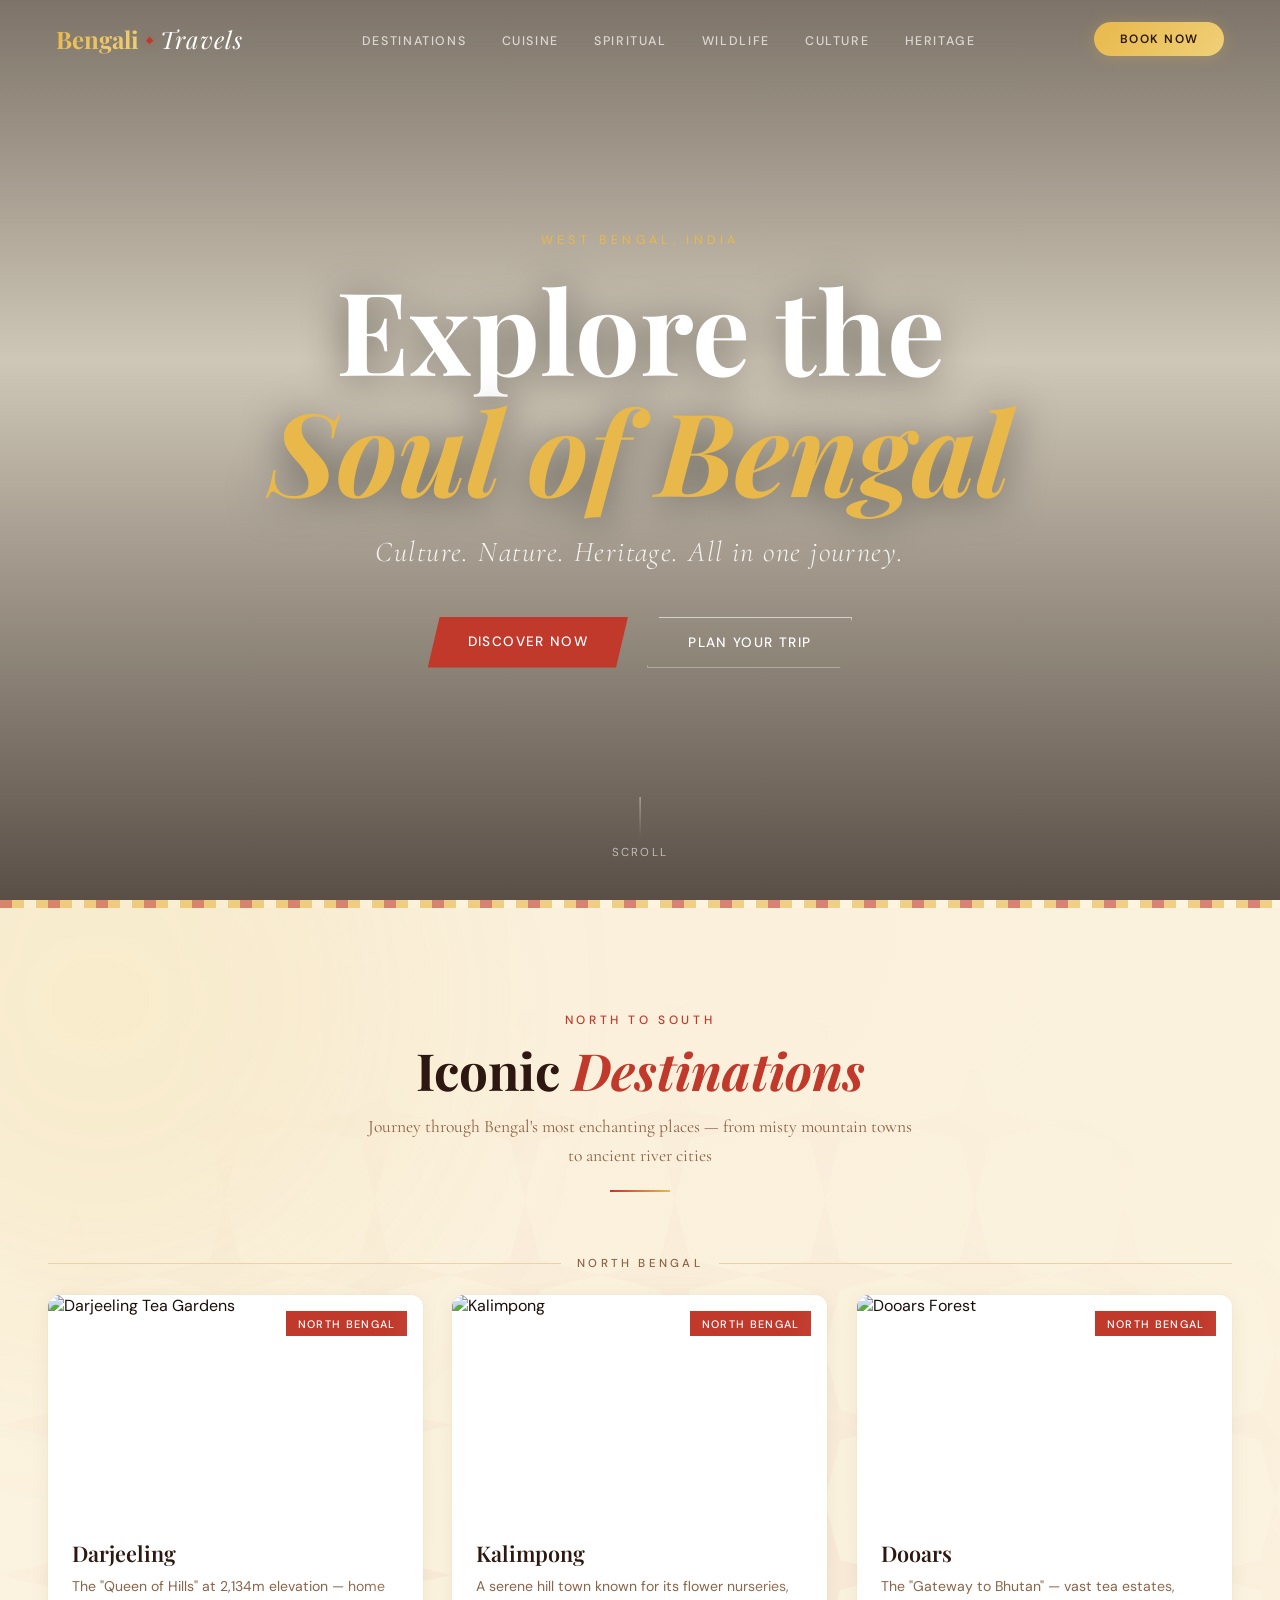
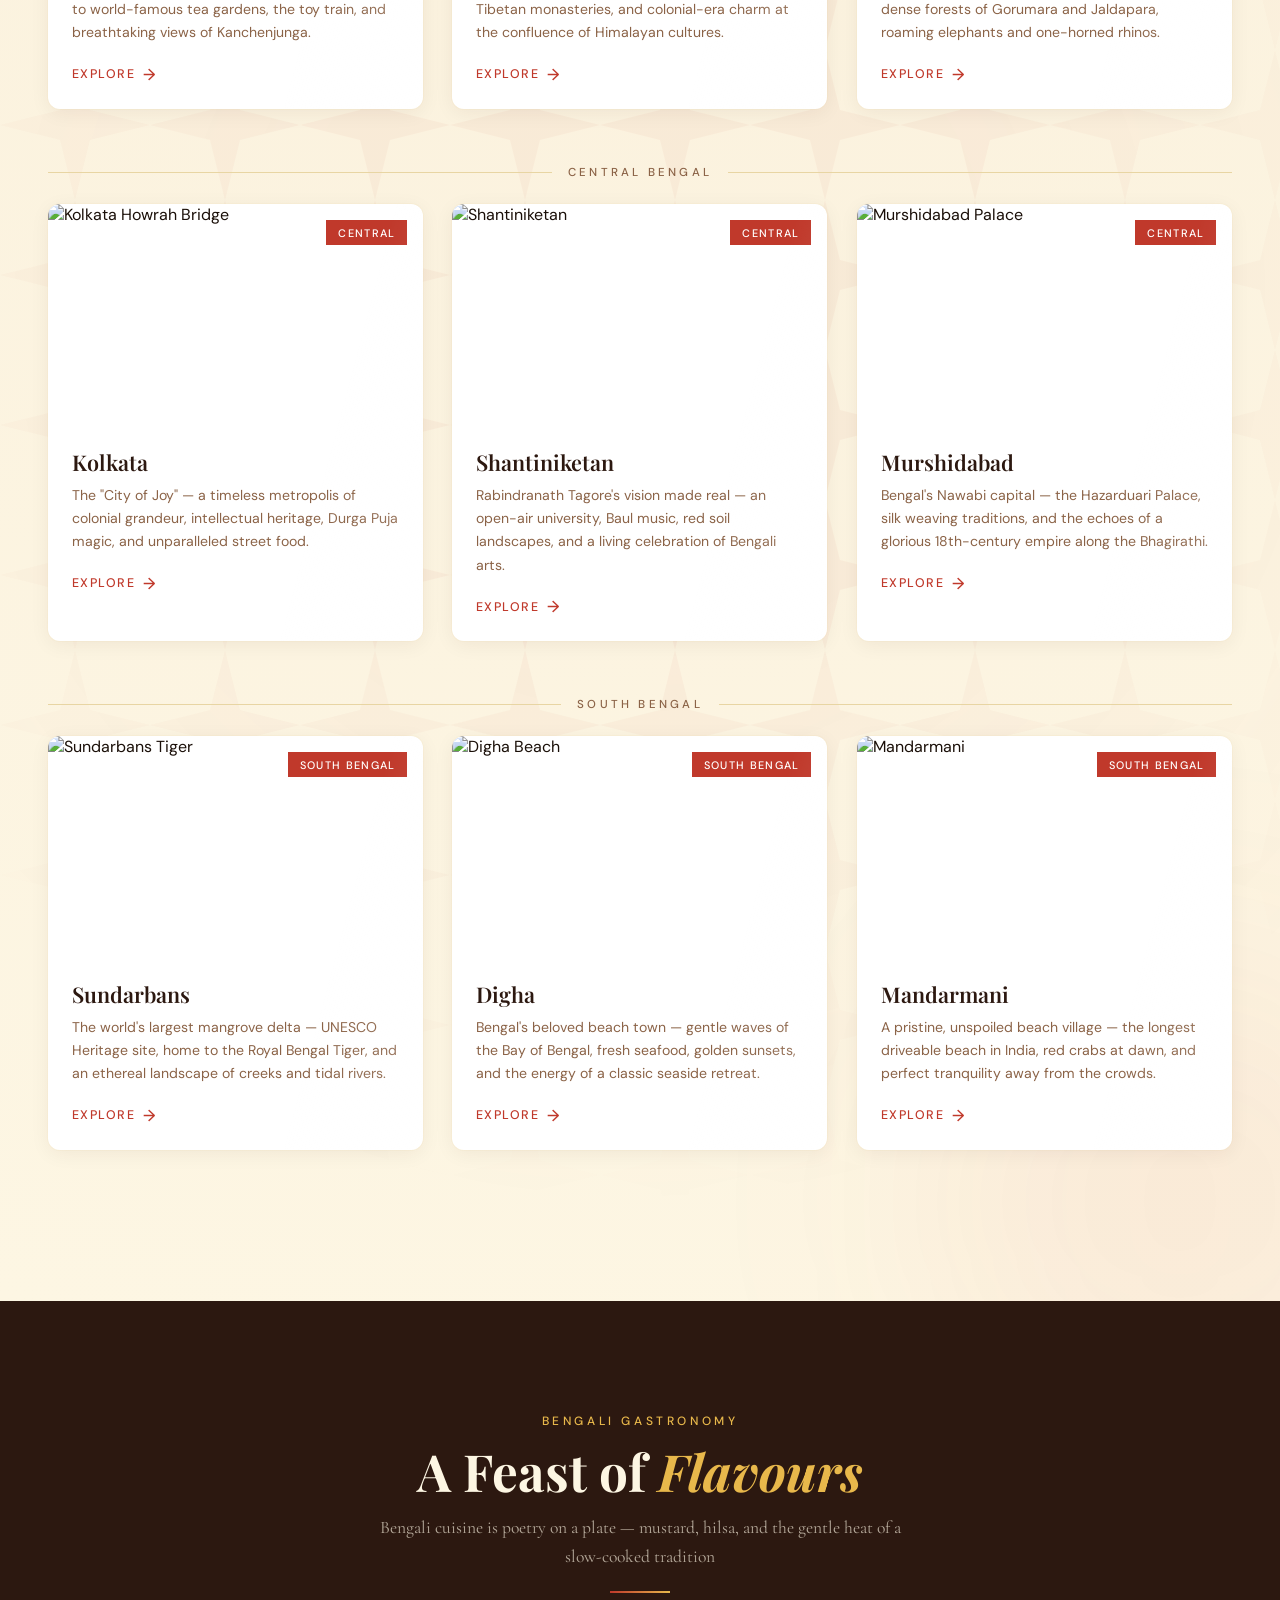
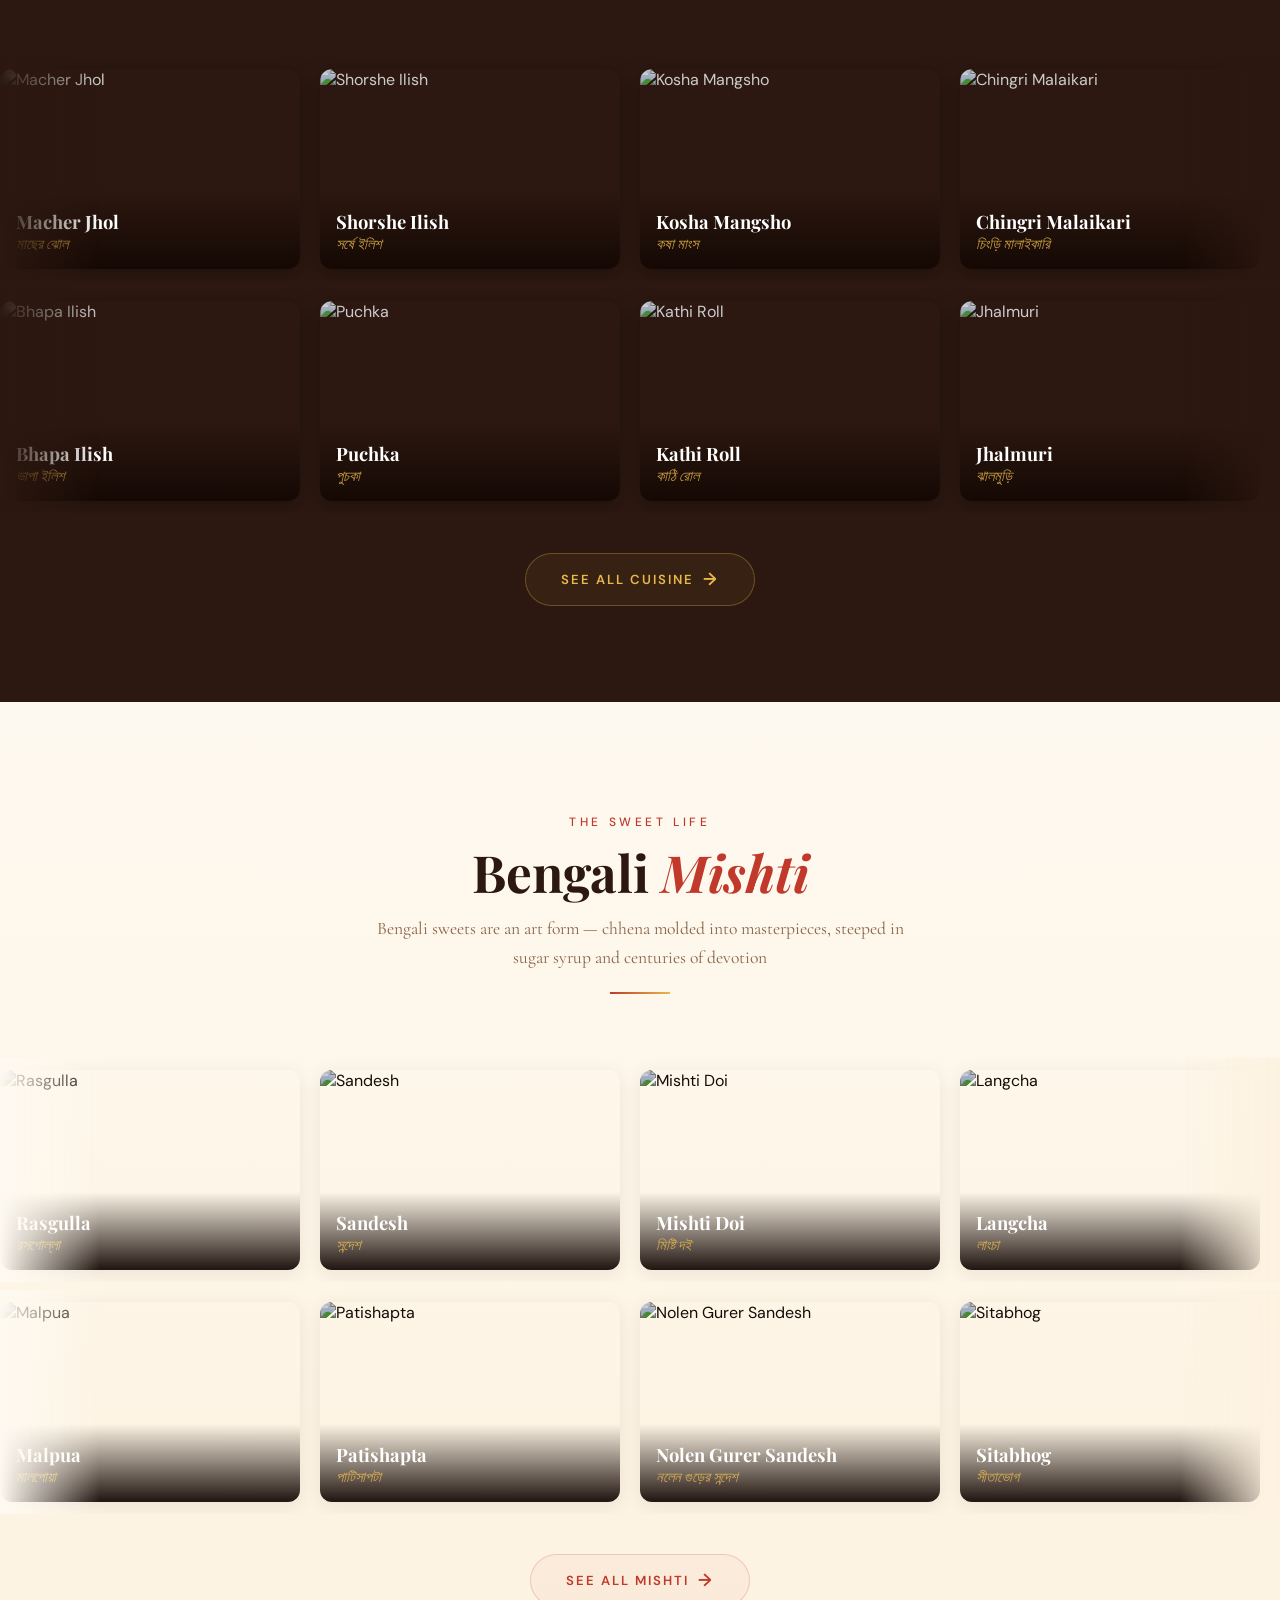
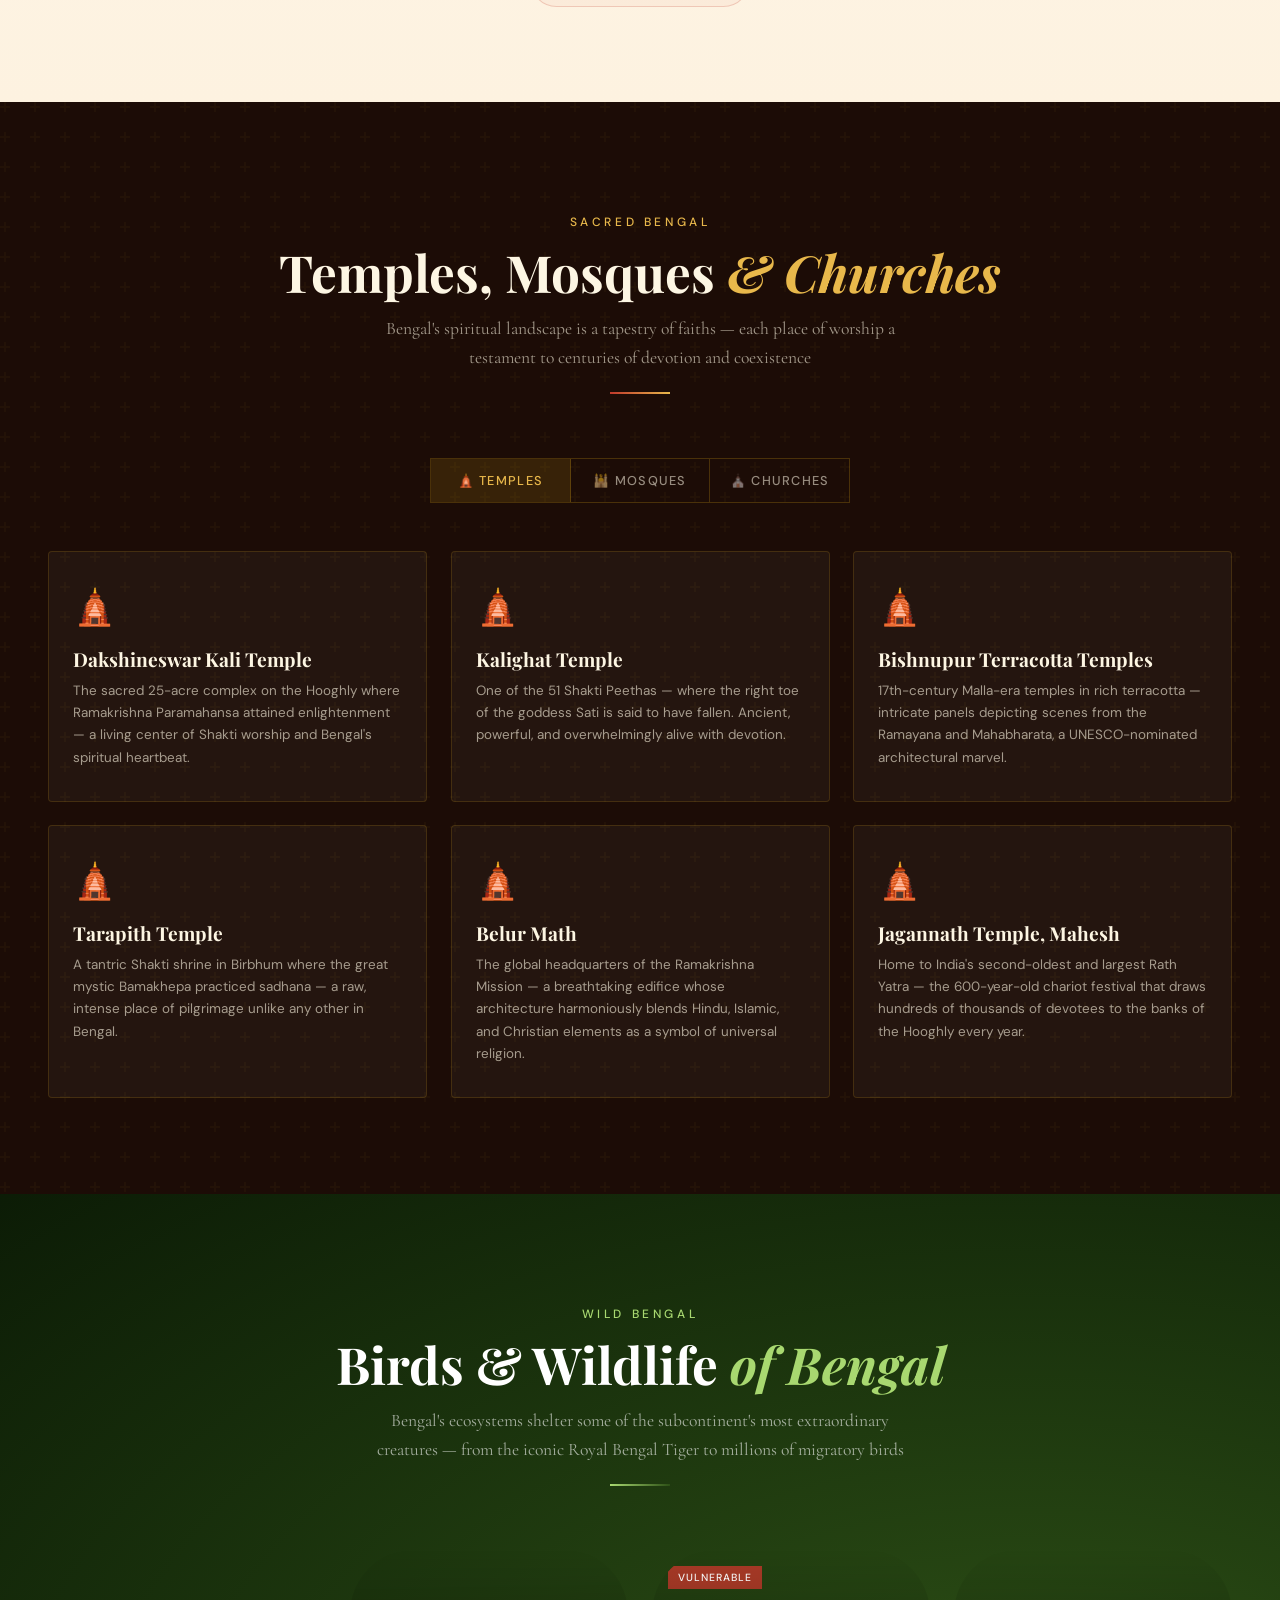
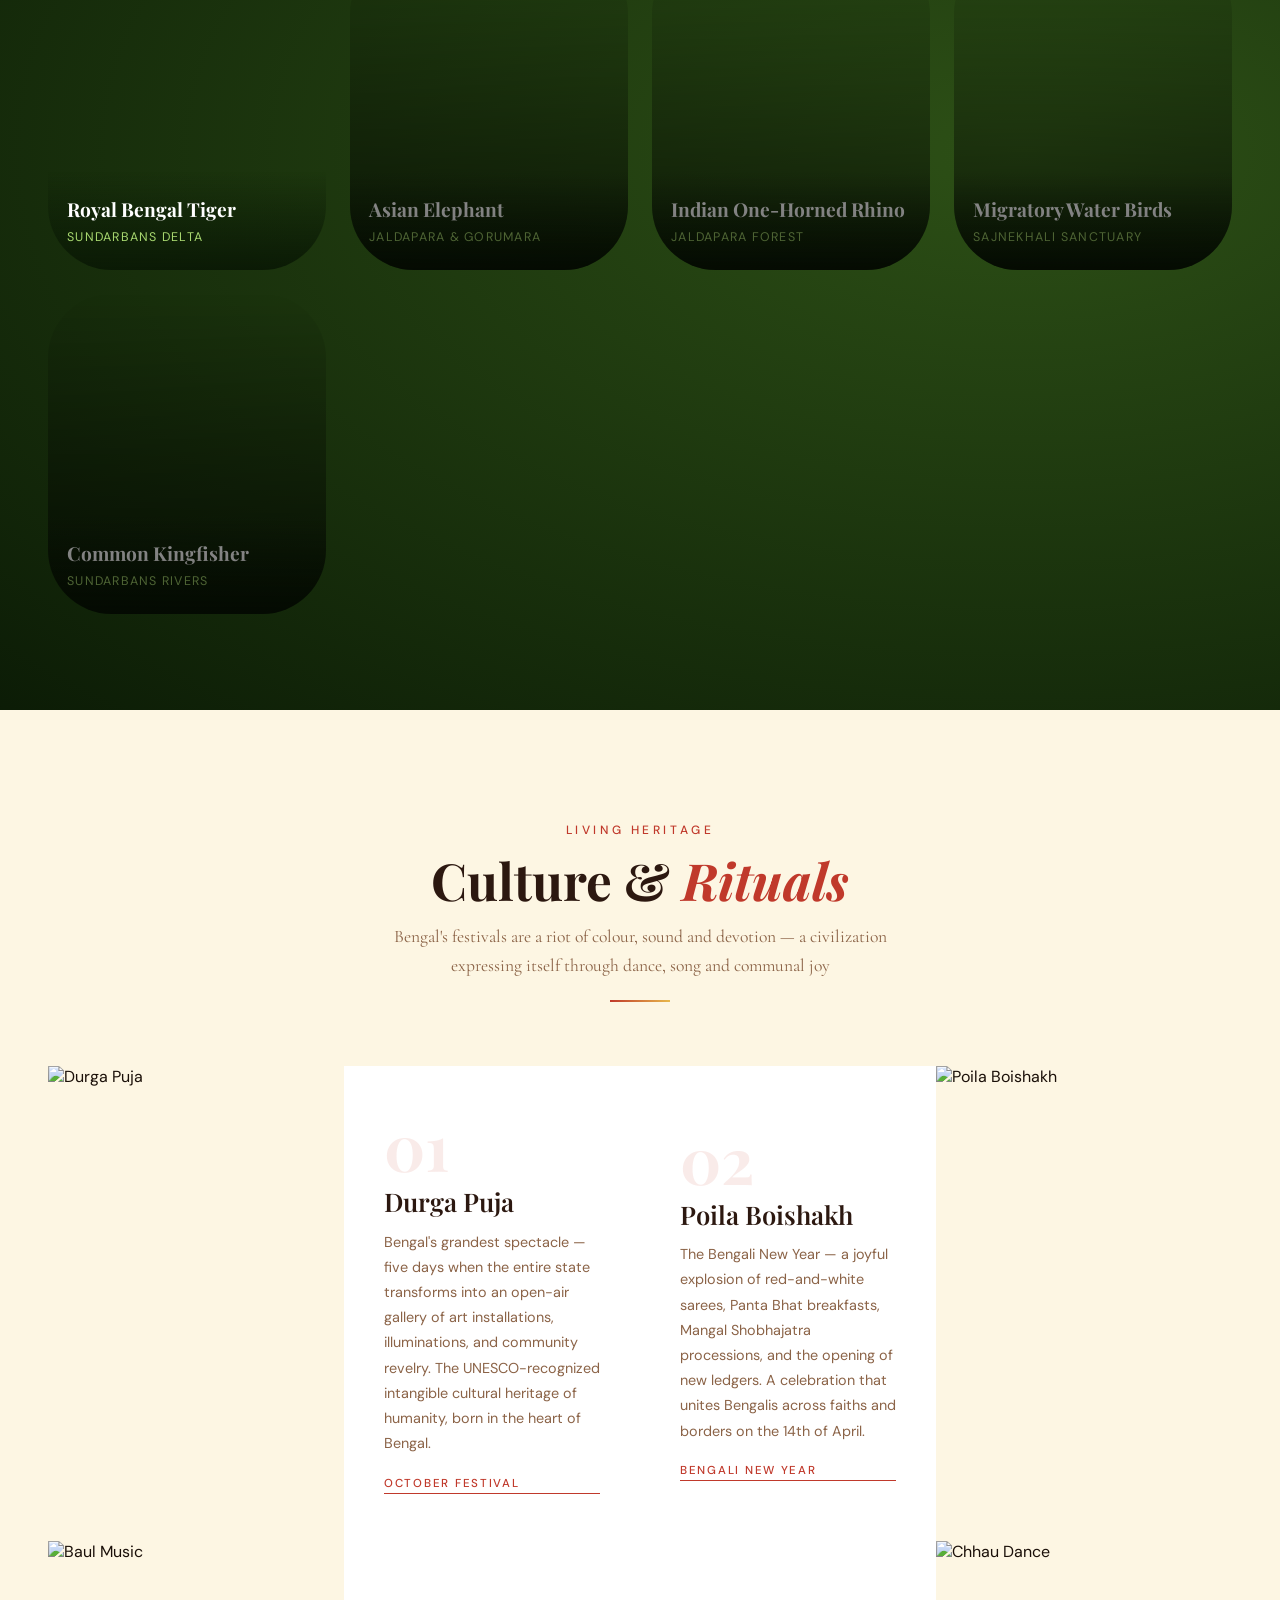
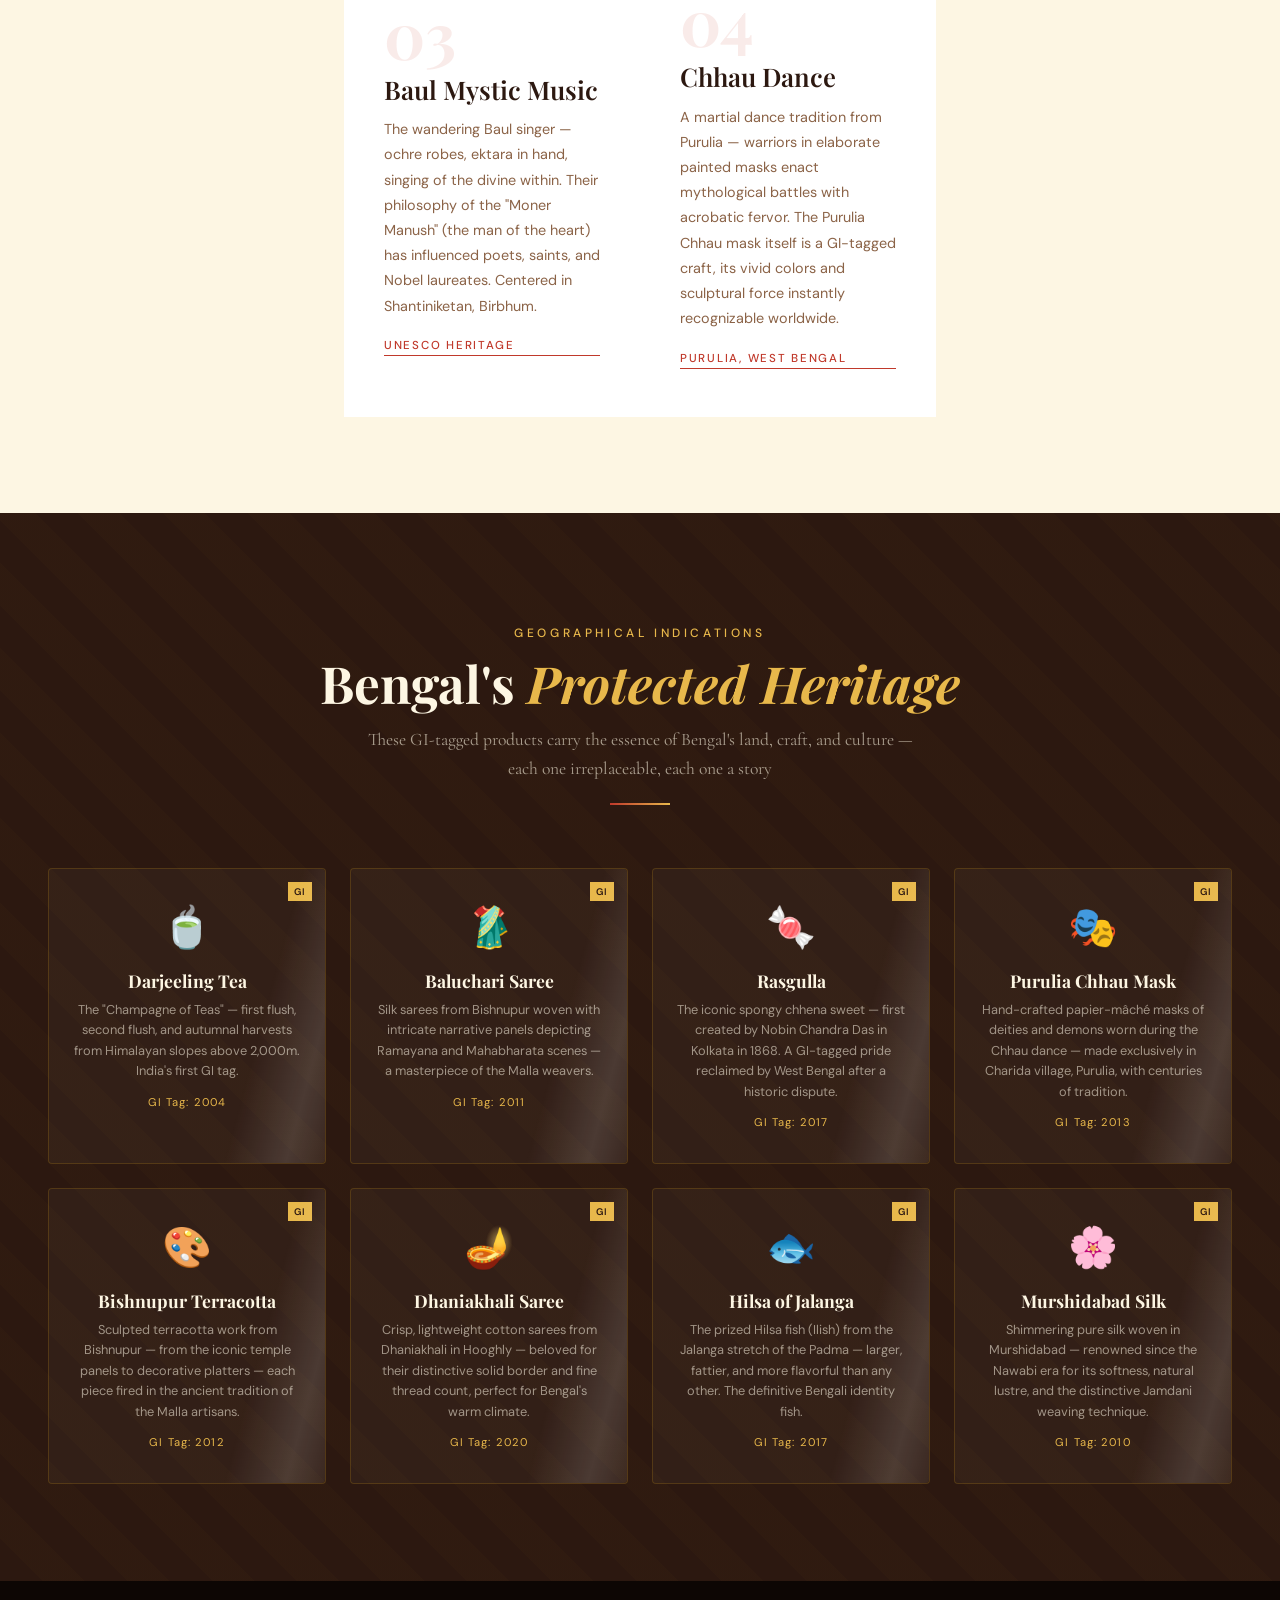
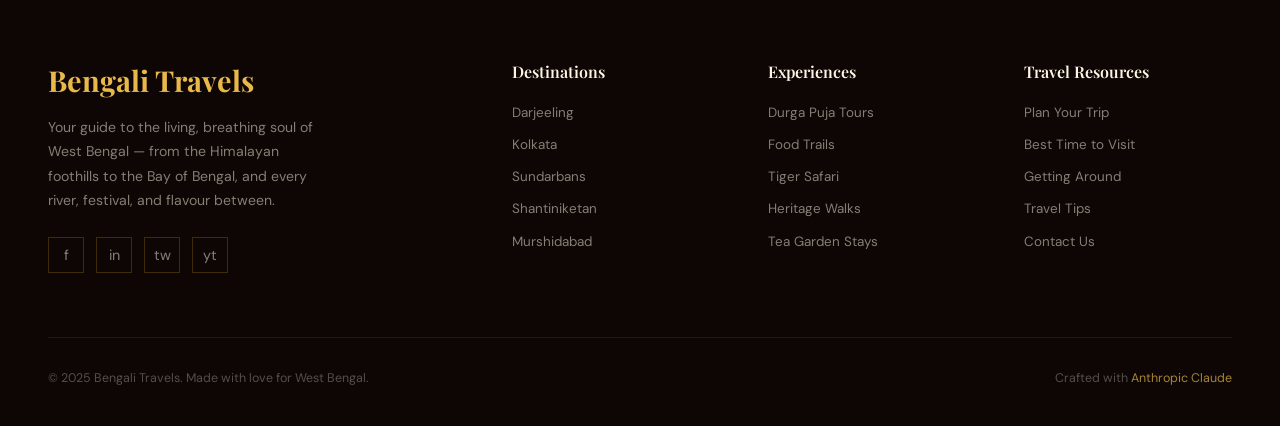
==== index.html @ 21f09213 "updated code" ====
<!DOCTYPE html>
<html lang="en">

<head>
  <meta charset="UTF-8">
  <meta name="viewport" content="width=device-width, initial-scale=1.0">
  <title>Bengali Travels — Explore the Soul of Bengal</title>
  <link rel="preconnect" href="https://fonts.googleapis.com">
  <link rel="preconnect" href="https://fonts.gstatic.com" crossorigin>
  <link
    href="https://fonts.googleapis.com/css2?family=Playfair+Display:ital,wght@0,400;0,600;0,700;1,400;1,600&family=Cormorant+Garamond:ital,wght@0,300;0,400;0,500;0,600;1,300;1,400&family=DM+Sans:wght@300;400;500&display=swap"
    rel="stylesheet">
  <link rel="stylesheet" href="style.css">
</head>

<body>

  <!-- NAVIGATION -->
  <nav id="navbar">
    <a href="#hero" class="nav-logo">
      <span class="logo-bengali">Bengali</span>
      <span class="logo-diamond">◆</span>
      <span class="logo-travels">Travels</span>
    </a>

    <ul class="nav-links" id="navLinks">
      <li><a href="#destinations" class="nav-link" data-section="destinations">Destinations</a></li>
      <li><a href="#cuisine" class="nav-link" data-section="cuisine">Cuisine</a></li>
      <li><a href="#spiritual" class="nav-link" data-section="spiritual">Spiritual</a></li>
      <li><a href="#wildlife" class="nav-link" data-section="wildlife">Wildlife</a></li>
      <li><a href="#culture" class="nav-link" data-section="culture">Culture</a></li>
      <li><a href="#gi-tags" class="nav-link" data-section="gi-tags">Heritage</a></li>
    </ul>

    <a href="#destinations" class="nav-cta">Book Now</a>

    <button class="nav-hamburger" id="navHamburger" aria-label="Toggle menu">
      <span></span>
      <span></span>
      <span></span>
    </button>
  </nav>

  <!--Hero section-->

  <section id="hero">

    <!-- VIDEO BACKGROUND -->
    <video autoplay muted loop playsinline class="hero-video">
      <source src="assets/13502237_4096_2160_24fps.mp4" type="video/mp4">
    </video>

    <!-- OVERLAY -->
    <div class="hero-bg"></div>

    <!-- CONTENT -->
    <div class="hero-content">
      <p class="hero-eyebrow">West Bengal, India</p>
      <h1 class="hero-title">
        Explore the
        <em>Soul of Bengal</em>
      </h1>
      <p class="hero-tagline">
        Culture. Nature. Heritage. All in one journey.
      </p>
      <div class="hero-btns">
        <a href="#destinations" class="btn-primary">Discover Now</a>
        <a href="#spiritual" class="btn-outline">Plan Your Trip</a>
      </div>
    </div>

    <div class="hero-scroll">
      <div class="scroll-line"></div>
      Scroll
    </div>

  </section>

  <!-- DESTINATIONS -->
  <section id="destinations" class="alpana-top">
    <div class="dest-bg-pattern"></div>
    <div class="floating-element el-1"></div>
    <div class="floating-element el-2"></div>

    <div class="section-header reveal">
      <p class="section-eyebrow">North to South</p>
      <h2 class="section-title">Iconic <em>Destinations</em></h2>
      <p class="section-subtitle">Journey through Bengal's most enchanting places — from misty mountain towns to ancient
        river cities</p>
      <div class="divider"></div>
    </div>

    <div style="max-width:1200px;margin:0 auto;">
      <div class="region-label reveal">North Bengal</div>
      <div class="dest-grid">
        <div class="dest-card reveal reveal-delay-1">
          <div class="dest-card-img">
            <img src="https://images.unsplash.com/photo-1544735716-392fe2489ffa?w=600" alt="Darjeeling Tea Gardens">
            <span class="region-badge">North Bengal</span>
          </div>
          <div class="dest-card-body">
            <h3>Darjeeling</h3>
            <p>The "Queen of Hills" at 2,134m elevation — home to world-famous tea gardens, the toy train, and
              breathtaking views of Kanchenjunga.</p>
            <a href="#" class="card-explore">Explore</a>
          </div>
        </div>
        <div class="dest-card reveal reveal-delay-2">
          <div class="dest-card-img">
            <img src="https://images.unsplash.com/photo-1598091383021-15ddea10925d?w=600" alt="Kalimpong">
            <span class="region-badge">North Bengal</span>
          </div>
          <div class="dest-card-body">
            <h3>Kalimpong</h3>
            <p>A serene hill town known for its flower nurseries, Tibetan monasteries, and colonial-era charm at the
              confluence of Himalayan cultures.</p>
            <a href="#" class="card-explore">Explore</a>
          </div>
        </div>
        <div class="dest-card reveal reveal-delay-3">
          <div class="dest-card-img">
            <img src="https://images.unsplash.com/photo-1506905925346-21bda4d32df4?w=600" alt="Dooars Forest">
            <span class="region-badge">North Bengal</span>
          </div>
          <div class="dest-card-body">
            <h3>Dooars</h3>
            <p>The "Gateway to Bhutan" — vast tea estates, dense forests of Gorumara and Jaldapara, roaming elephants
              and one-horned rhinos.</p>
            <a href="#" class="card-explore">Explore</a>
          </div>
        </div>
      </div>

      <div class="region-label reveal" style="margin-top:3rem;">Central Bengal</div>
      <div class="dest-grid">
        <div class="dest-card reveal reveal-delay-1">
          <div class="dest-card-img">
            <img src="https://images.unsplash.com/photo-1558618666-fcd25c85cd64?w=600" alt="Kolkata Howrah Bridge">
            <span class="region-badge">Central</span>
          </div>
          <div class="dest-card-body">
            <h3>Kolkata</h3>
            <p>The "City of Joy" — a timeless metropolis of colonial grandeur, intellectual heritage, Durga Puja magic,
              and unparalleled street food.</p>
            <a href="#" class="card-explore">Explore</a>
          </div>
        </div>
        <div class="dest-card reveal reveal-delay-2">
          <div class="dest-card-img">
            <img src="https://images.unsplash.com/photo-1555400038-63f5ba517a47?w=600" alt="Shantiniketan">
            <span class="region-badge">Central</span>
          </div>
          <div class="dest-card-body">
            <h3>Shantiniketan</h3>
            <p>Rabindranath Tagore's vision made real — an open-air university, Baul music, red soil landscapes, and a
              living celebration of Bengali arts.</p>
            <a href="#" class="card-explore">Explore</a>
          </div>
        </div>
        <div class="dest-card reveal reveal-delay-3">
          <div class="dest-card-img">
            <img src="https://images.unsplash.com/photo-1548013146-72479768bada?w=600" alt="Murshidabad Palace">
            <span class="region-badge">Central</span>
          </div>
          <div class="dest-card-body">
            <h3>Murshidabad</h3>
            <p>Bengal's Nawabi capital — the Hazarduari Palace, silk weaving traditions, and the echoes of a glorious
              18th-century empire along the Bhagirathi.</p>
            <a href="#" class="card-explore">Explore</a>
          </div>
        </div>
      </div>

      <div class="region-label reveal" style="margin-top:3rem;">South Bengal</div>
      <div class="dest-grid">
        <div class="dest-card reveal reveal-delay-1">
          <div class="dest-card-img">
            <img src="https://images.unsplash.com/photo-1571003123894-1f0594d2b5d9?w=600" alt="Sundarbans Tiger">
            <span class="region-badge">South Bengal</span>
          </div>
          <div class="dest-card-body">
            <h3>Sundarbans</h3>
            <p>The world's largest mangrove delta — UNESCO Heritage site, home to the Royal Bengal Tiger, and an
              ethereal landscape of creeks and tidal rivers.</p>
            <a href="#" class="card-explore">Explore</a>
          </div>
        </div>
        <div class="dest-card reveal reveal-delay-2">
          <div class="dest-card-img">
            <img src="https://images.unsplash.com/photo-1507525428034-b723cf961d3e?w=600" alt="Digha Beach">
            <span class="region-badge">South Bengal</span>
          </div>
          <div class="dest-card-body">
            <h3>Digha</h3>
            <p>Bengal's beloved beach town — gentle waves of the Bay of Bengal, fresh seafood, golden sunsets, and the
              energy of a classic seaside retreat.</p>
            <a href="#" class="card-explore">Explore</a>
          </div>
        </div>
        <div class="dest-card reveal reveal-delay-3">
          <div class="dest-card-img">
            <img src="https://images.unsplash.com/photo-1519046904884-53103b34b206?w=600" alt="Mandarmani">
            <span class="region-badge">South Bengal</span>
          </div>
          <div class="dest-card-body">
            <h3>Mandarmani</h3>
            <p>A pristine, unspoiled beach village — the longest driveable beach in India, red crabs at dawn, and
              perfect tranquility away from the crowds.</p>
            <a href="#" class="card-explore">Explore</a>
          </div>
        </div>
      </div>
    </div>
  </section>

  <!-- CUISINE -->
  <section id="cuisine">
    <div class="section-header reveal">
      <p class="section-eyebrow">Bengali Gastronomy</p>
      <h2 class="section-title">A Feast of <em>Flavours</em></h2>
      <p class="section-subtitle">Bengali cuisine is poetry on a plate — mustard, hilsa, and the gentle heat of a
        slow-cooked tradition</p>
      <div class="divider"></div>
    </div>

    <!-- Row 1 — scrolls left -->
    <div class="marquee-row reveal" data-direction="left">
      <div class="marquee-track">
        <div class="cuisine-card">
          <img src="https://images.unsplash.com/photo-1585937421612-70a008356fbe?w=600" alt="Macher Jhol">
          <div class="cuisine-overlay">
            <h3>Macher Jhol</h3>
            <div class="bng-script">মাছের ঝোল</div>
          </div>
        </div>
        <div class="cuisine-card">
          <img src="https://images.unsplash.com/photo-1567188040759-fb8a883dc6d8?w=600" alt="Shorshe Ilish">
          <div class="cuisine-overlay">
            <h3>Shorshe Ilish</h3>
            <div class="bng-script">সর্ষে ইলিশ</div>
          </div>
        </div>
        <div class="cuisine-card">
          <img src="https://images.unsplash.com/photo-1574653853027-5382a3d23a15?w=600" alt="Kosha Mangsho">
          <div class="cuisine-overlay">
            <h3>Kosha Mangsho</h3>
            <div class="bng-script">কষা মাংস</div>
          </div>
        </div>
        <div class="cuisine-card">
          <img src="https://images.unsplash.com/photo-1565557623262-b51c2513a641?w=600" alt="Chingri Malaikari">
          <div class="cuisine-overlay">
            <h3>Chingri Malaikari</h3>
            <div class="bng-script">চিংড়ি মালাইকারি</div>
          </div>
        </div>
        <div class="cuisine-card">
          <img src="https://images.unsplash.com/photo-1631452180539-96aca7d48617?w=600" alt="Aloo Posto">
          <div class="cuisine-overlay">
            <h3>Aloo Posto</h3>
            <div class="bng-script">আলু পোস্তো</div>
          </div>
        </div>
        <div class="cuisine-card">
          <img src="https://images.unsplash.com/photo-1553361371-9b22f78e8b1d?w=600" alt="Mishti Pulao">
          <div class="cuisine-overlay">
            <h3>Mishti Pulao</h3>
            <div class="bng-script">মিষ্টি পোলাও</div>
          </div>
        </div>
        <div class="cuisine-card">
          <img src="https://images.unsplash.com/photo-1606491956689-2ea866880c84?w=600" alt="Luchi Alur Dom">
          <div class="cuisine-overlay">
            <h3>Luchi-Alur Dom</h3>
            <div class="bng-script">লুচি আলুর দম</div>
          </div>
        </div>
      </div>
    </div>

    <!-- Row 2 — scrolls right -->
    <div class="marquee-row reveal" data-direction="right">
      <div class="marquee-track">
        <div class="cuisine-card">
          <img src="https://images.unsplash.com/photo-1601050690597-df0568f70950?w=600" alt="Bhapa Ilish">
          <div class="cuisine-overlay">
            <h3>Bhapa Ilish</h3>
            <div class="bng-script">ভাপা ইলিশ</div>
          </div>
        </div>
        <div class="cuisine-card">
          <img src="https://images.unsplash.com/photo-1626776876729-bab4369a5a5a?w=600" alt="Puchka">
          <div class="cuisine-overlay">
            <h3>Puchka</h3>
            <div class="bng-script">পুচকা</div>
          </div>
        </div>
        <div class="cuisine-card">
          <img src="https://images.unsplash.com/photo-1599487488170-d11ec9c172f0?w=600" alt="Kathi Roll">
          <div class="cuisine-overlay">
            <h3>Kathi Roll</h3>
            <div class="bng-script">কাঠি রোল</div>
          </div>
        </div>
        <div class="cuisine-card">
          <img src="https://images.unsplash.com/photo-1546833999-b9f581a1996d?w=600" alt="Jhalmuri">
          <div class="cuisine-overlay">
            <h3>Jhalmuri</h3>
            <div class="bng-script">ঝালমুড়ি</div>
          </div>
        </div>
        <div class="cuisine-card">
          <img src="https://images.unsplash.com/photo-1589302168068-964664d93dc0?w=600" alt="Beguni">
          <div class="cuisine-overlay">
            <h3>Beguni</h3>
            <div class="bng-script">বেগুনি</div>
          </div>
        </div>
        <div class="cuisine-card">
          <img src="https://images.unsplash.com/photo-1455619452474-d2be8b1e70cd?w=600" alt="Doi Maach">
          <div class="cuisine-overlay">
            <h3>Doi Maach</h3>
            <div class="bng-script">দই মাছ</div>
          </div>
        </div>
        <div class="cuisine-card">
          <img src="https://images.unsplash.com/photo-1512058564366-18510be2db19?w=600" alt="Shukto">
          <div class="cuisine-overlay">
            <h3>Shukto</h3>
            <div class="bng-script">শুক্তো</div>
          </div>
        </div>
      </div>
    </div>

    <div class="see-all-wrap reveal">
      <a href="cuisine.html" class="see-all-btn">See All Cuisine <span>→</span></a>
    </div>
  </section>

  <!-- DESSERTS -->
  <section id="desserts">
    <div class="section-header reveal">
      <p class="section-eyebrow">The Sweet Life</p>
      <h2 class="section-title">Bengali <em>Mishti</em></h2>
      <p class="section-subtitle">Bengali sweets are an art form — chhena molded into masterpieces, steeped in sugar
        syrup and centuries of devotion</p>
      <div class="divider"></div>
    </div>

    <!-- Row 1 — scrolls left -->
    <div class="marquee-row marquee-row--light reveal" data-direction="left">
      <div class="marquee-track">
        <div class="cuisine-card cuisine-card--light">
          <img src="https://images.unsplash.com/photo-1606491956689-2ea866880c84?w=600" alt="Rasgulla">
          <div class="cuisine-overlay">
            <h3>Rasgulla</h3>
            <div class="bng-script">রসগোল্লা</div>
          </div>
        </div>
        <div class="cuisine-card cuisine-card--light">
          <img src="https://images.unsplash.com/photo-1601303516534-bf71ac2a5ab8?w=600" alt="Sandesh">
          <div class="cuisine-overlay">
            <h3>Sandesh</h3>
            <div class="bng-script">সন্দেশ</div>
          </div>
        </div>
        <div class="cuisine-card cuisine-card--light">
          <img src="https://images.unsplash.com/photo-1602253057119-44d745d9b860?w=600" alt="Mishti Doi">
          <div class="cuisine-overlay">
            <h3>Mishti Doi</h3>
            <div class="bng-script">মিষ্টি দই</div>
          </div>
        </div>
        <div class="cuisine-card cuisine-card--light">
          <img src="https://images.unsplash.com/photo-1558961363-fa8fdf82db35?w=600" alt="Langcha">
          <div class="cuisine-overlay">
            <h3>Langcha</h3>
            <div class="bng-script">লাংচা</div>
          </div>
        </div>
        <div class="cuisine-card cuisine-card--light">
          <img src="https://images.unsplash.com/photo-1624398934850-7e7fb7c24e83?w=600" alt="Chomchom">
          <div class="cuisine-overlay">
            <h3>Chomchom</h3>
            <div class="bng-script">চমচম</div>
          </div>
        </div>
        <div class="cuisine-card cuisine-card--light">
          <img src="https://images.unsplash.com/photo-1571167530149-c1105da4a11e?w=600" alt="Pantua">
          <div class="cuisine-overlay">
            <h3>Pantua</h3>
            <div class="bng-script">পান্তুয়া</div>
          </div>
        </div>
      </div>
    </div>

    <!-- Row 2 — scrolls right -->
    <div class="marquee-row marquee-row--light reveal" data-direction="right">
      <div class="marquee-track">
        <div class="cuisine-card cuisine-card--light">
          <img src="https://images.unsplash.com/photo-1567337710282-00832b415979?w=600" alt="Malpua">
          <div class="cuisine-overlay">
            <h3>Malpua</h3>
            <div class="bng-script">মালপোয়া</div>
          </div>
        </div>
        <div class="cuisine-card cuisine-card--light">
          <img src="https://images.unsplash.com/photo-1551024506-0bccd828d307?w=600" alt="Patishapta">
          <div class="cuisine-overlay">
            <h3>Patishapta</h3>
            <div class="bng-script">পাটিসাপটা</div>
          </div>
        </div>
        <div class="cuisine-card cuisine-card--light">
          <img src="https://images.unsplash.com/photo-1563805042-7684c019e1cb?w=600" alt="Nolen Gurer Sandesh">
          <div class="cuisine-overlay">
            <h3>Nolen Gurer Sandesh</h3>
            <div class="bng-script">নলেন গুড়ের সন্দেশ</div>
          </div>
        </div>
        <div class="cuisine-card cuisine-card--light">
          <img src="https://images.unsplash.com/photo-1590080875515-8a3a8dc5735e?w=600" alt="Sitabhog">
          <div class="cuisine-overlay">
            <h3>Sitabhog</h3>
            <div class="bng-script">সীতাভোগ</div>
          </div>
        </div>
        <div class="cuisine-card cuisine-card--light">
          <img src="https://images.unsplash.com/photo-1587314168485-3236d6710814?w=600" alt="Mihidana">
          <div class="cuisine-overlay">
            <h3>Mihidana</h3>
            <div class="bng-script">মিহিদানা</div>
          </div>
        </div>
        <div class="cuisine-card cuisine-card--light">
          <img src="https://images.unsplash.com/photo-1571115177098-24ec42ed204d?w=600" alt="Kheer Kadam">
          <div class="cuisine-overlay">
            <h3>Kheer Kadam</h3>
            <div class="bng-script">ক্ষীরকদম</div>
          </div>
        </div>
      </div>
    </div>

    <div class="see-all-wrap reveal">
      <a href="desserts.html" class="see-all-btn see-all-btn--light">See All Mishti <span>→</span></a>
    </div>
  </section>

  <!-- SPIRITUAL -->
  <section id="spiritual">
    <div class="section-header reveal" style="position:relative;z-index:1;">
      <p class="section-eyebrow">Sacred Bengal</p>
      <h2 class="section-title">Temples, Mosques <em>& Churches</em></h2>
      <p class="section-subtitle">Bengal's spiritual landscape is a tapestry of faiths — each place of worship a
        testament to centuries of devotion and coexistence</p>
      <div class="divider"></div>
    </div>

    <div class="spiritual-tabs reveal">
      <button class="spi-tab active" onclick="showTab('temples')">🛕 Temples</button>
      <button class="spi-tab" onclick="showTab('mosques')">🕌 Mosques</button>
      <button class="spi-tab" onclick="showTab('churches')">⛪ Churches</button>
    </div>

    <div class="spiritual-panel active" id="tab-temples">
      <div class="spiritual-grid">
        <div class="spi-card reveal reveal-delay-1">
          <span class="spi-icon">🛕</span>
          <h3>Dakshineswar Kali Temple</h3>
          <p>The sacred 25-acre complex on the Hooghly where Ramakrishna Paramahansa attained enlightenment — a living
            center of Shakti worship and Bengal's spiritual heartbeat.</p>
        </div>
        <div class="spi-card reveal reveal-delay-2">
          <span class="spi-icon">🛕</span>
          <h3>Kalighat Temple</h3>
          <p>One of the 51 Shakti Peethas — where the right toe of the goddess Sati is said to have fallen. Ancient,
            powerful, and overwhelmingly alive with devotion.</p>
        </div>
        <div class="spi-card reveal reveal-delay-3">
          <span class="spi-icon">🛕</span>
          <h3>Bishnupur Terracotta Temples</h3>
          <p>17th-century Malla-era temples in rich terracotta — intricate panels depicting scenes from the Ramayana and
            Mahabharata, a UNESCO-nominated architectural marvel.</p>
        </div>
        <div class="spi-card reveal reveal-delay-4">
          <span class="spi-icon">🛕</span>
          <h3>Tarapith Temple</h3>
          <p>A tantric Shakti shrine in Birbhum where the great mystic Bamakhepa practiced sadhana — a raw, intense
            place of pilgrimage unlike any other in Bengal.</p>
        </div>
        <div class="spi-card reveal reveal-delay-5">
          <span class="spi-icon">🛕</span>
          <h3>Belur Math</h3>
          <p>The global headquarters of the Ramakrishna Mission — a breathtaking edifice whose architecture harmoniously
            blends Hindu, Islamic, and Christian elements as a symbol of universal religion.</p>
        </div>
        <div class="spi-card reveal">
          <span class="spi-icon">🛕</span>
          <h3>Jagannath Temple, Mahesh</h3>
          <p>Home to India's second-oldest and largest Rath Yatra — the 600-year-old chariot festival that draws
            hundreds of thousands of devotees to the banks of the Hooghly every year.</p>
        </div>
      </div>
    </div>

    <div class="spiritual-panel" id="tab-mosques">
      <div class="spiritual-grid">
        <div class="spi-card reveal reveal-delay-1">
          <span class="spi-icon">🕌</span>
          <h3>Nakhoda Mosque, Kolkata</h3>
          <p>Kolkata's grand Jama Masjid — built in 1926 modeled after Akbar's tomb in Sikandara, it can accommodate
            10,000 worshippers and dominates the Chitpur skyline.</p>
        </div>
        <div class="spi-card reveal reveal-delay-2">
          <span class="spi-icon">🕌</span>
          <h3>Tipu Sultan Mosque</h3>
          <p>A neoclassical gem on Dharamtala Street — built in 1832 by Tipu Sultan's son, blending Indo-Saracenic and
            European architectural styles in elegant harmony.</p>
        </div>
        <div class="spi-card reveal reveal-delay-3">
          <span class="spi-icon">🕌</span>
          <h3>Adina Mosque, Pandua</h3>
          <p>The largest mosque in the Indian subcontinent — the 14th-century masterpiece of Sultan Sikandar Shah, a
            vast ruined complex that speaks of medieval Bengal's power and glory.</p>
        </div>
        <div class="spi-card reveal reveal-delay-4">
          <span class="spi-icon">🕌</span>
          <h3>Imambara, Hooghly</h3>
          <p>An 18th-century Shia imambara housing priceless artifacts, Belgian glass chandeliers, and the grave of Haji
            Mohammad Mohsin — Bengal's great philanthropist.</p>
        </div>
      </div>
    </div>

    <div class="spiritual-panel" id="tab-churches">
      <div class="spiritual-grid">
        <div class="spi-card reveal reveal-delay-1">
          <span class="spi-icon">⛪</span>
          <h3>St. Paul's Cathedral, Kolkata</h3>
          <p>A neo-Gothic masterpiece completed in 1847 — Bengal's largest church, with a stunning Florentine campanile,
            stained glass by Edward Burne-Jones, and Ziegler carpet.</p>
        </div>
        <div class="spi-card reveal reveal-delay-2">
          <span class="spi-icon">⛪</span>
          <h3>St. John's Church</h3>
          <p>Kolkata's oldest church (1787) with the mausoleum of Job Charnock — Gothic in character, it holds the
            city's most important colonial-era graves and historical artifacts.</p>
        </div>
        <div class="spi-card reveal reveal-delay-3">
          <span class="spi-icon">⛪</span>
          <h3>Portuguese Church, Bandel</h3>
          <p>Built in 1599, this is one of the oldest churches in India — a Portuguese baroque church on the Hooghly
            banks, with a miraculous statue of the Virgin Mary saved from a flood.</p>
        </div>
        <div class="spi-card reveal reveal-delay-4">
          <span class="spi-icon">⛪</span>
          <h3>Sacred Heart Cathedral</h3>
          <p>An awe-inspiring Roman Catholic cathedral in Kolkata — a majestic Gothic revival structure with soaring
            spires and deeply carved stone portals, serving the city's faithful since 1921.</p>
        </div>
      </div>
    </div>
  </section>

  <!-- WILDLIFE -->
  <section id="wildlife">
    <div class="section-header reveal" style="position:relative;z-index:1;">
      <p class="section-eyebrow">Wild Bengal</p>
      <h2 class="section-title">Birds & Wildlife <em>of Bengal</em></h2>
      <p class="section-subtitle">Bengal's ecosystems shelter some of the subcontinent's most extraordinary creatures —
        from the iconic Royal Bengal Tiger to millions of migratory birds</p>
      <div class="divider" style="background:linear-gradient(to right,#A8D870,#2D5016);"></div>
    </div>

    <div class="wildlife-grid">
      <div class="wildlife-card reveal reveal-delay-1">
        <div class="wildlife-media">
          <video autoplay muted loop playsinline>
            <source src="assets/RoyalBengal.mp4" type="video/mp4">
          </video>
        </div>
        <div class="wildlife-info">
          <h3>Royal Bengal Tiger</h3>
          <span>Sundarbans Delta</span>
        </div>
      </div>
      <div class="wildlife-card reveal reveal-delay-2">
        <div class="wildlife-media">
          <video autoplay muted loop playsinline>
            <source src="assets/Elephant.mp4" type="video/mp4">
          </video>
          <div class="media-overlay"></div>
        </div>
        <div class="wildlife-info">
          <h3>Asian Elephant</h3>
          <span>Jaldapara & Gorumara</span>
        </div>
      </div>
      <div class="wildlife-card reveal reveal-delay-3">
        <span class="endangered-badge">Vulnerable</span>

        <div class="wildlife-media">
          <video autoplay muted loop playsinline>
            <source src="assets/rhino.mp4" type="video/mp4">
          </video>
          <div class="media-overlay"></div>
        </div>

        <div class="wildlife-info">
          <h3>Indian One-Horned Rhino</h3>
          <span>Jaldapara Forest</span>
        </div>
      </div>
      <div class="wildlife-card reveal reveal-delay-4">
        <div class="wildlife-media">
          <video autoplay muted loop playsinline>
            <source src="assets\MigratoryBirds.mp4" type="video/mp4">
          </video>
          <div class="media-overlay"></div>
        </div>
        <div class="wildlife-info">
          <h3>Migratory Water Birds</h3>
          <span>Sajnekhali Sanctuary</span>
        </div>
      </div>
      <div class="wildlife-card reveal reveal-delay-5">
        <div class="wildlife-media">
          <video autoplay muted loop playsinline>
            <source src="assets/kingfisher.mp4" type="video/mp4">
          </video>
          <div class="media-overlay"></div>
        </div>
        <div class="wildlife-info">
          <h3>Common Kingfisher</h3>
          <span>Sundarbans Rivers</span>
        </div>
      </div>
    </div>
  </section>

  <!-- CULTURE -->
  <section id="culture">
    <div class="section-header reveal">
      <p class="section-eyebrow">Living Heritage</p>
      <h2 class="section-title">Culture &amp; <em>Rituals</em></h2>
      <p class="section-subtitle">Bengal's festivals are a riot of colour, sound and devotion — a civilization
        expressing itself through dance, song and communal joy</p>
      <div class="divider"></div>
    </div>

    <div class="culture-strip" style="max-width:1200px;margin:0 auto;">
      <div class="culture-item reveal">
        <div class="culture-img">
          <img src="https://images.unsplash.com/photo-1570168007204-dfb528c6958f?w=800" alt="Durga Puja">
        </div>
        <div class="culture-text">
          <div class="culture-num">01</div>
          <h3>Durga Puja</h3>
          <p>Bengal's grandest spectacle — five days when the entire state transforms into an open-air gallery of art
            installations, illuminations, and community revelry. The UNESCO-recognized intangible cultural heritage of
            humanity, born in the heart of Bengal.</p>
          <span class="culture-tag">October Festival</span>
        </div>
      </div>
      <div class="culture-item reveal">
        <div class="culture-img">
          <img src="https://images.unsplash.com/photo-1541367777708-7905fe3296c0?w=800" alt="Poila Boishakh">
        </div>
        <div class="culture-text">
          <div class="culture-num">02</div>
          <h3>Poila Boishakh</h3>
          <p>The Bengali New Year — a joyful explosion of red-and-white sarees, Panta Bhat breakfasts, Mangal
            Shobhajatra processions, and the opening of new ledgers. A celebration that unites Bengalis across faiths
            and borders on the 14th of April.</p>
          <span class="culture-tag">Bengali New Year</span>
        </div>
      </div>
      <div class="culture-item reveal">
        <div class="culture-img">
          <img src="https://images.unsplash.com/photo-1551816230-ef5deaed4a26?w=800" alt="Baul Music">
        </div>
        <div class="culture-text">
          <div class="culture-num">03</div>
          <h3>Baul Mystic Music</h3>
          <p>The wandering Baul singer — ochre robes, ektara in hand, singing of the divine within. Their philosophy of
            the "Moner Manush" (the man of the heart) has influenced poets, saints, and Nobel laureates. Centered in
            Shantiniketan, Birbhum.</p>
          <span class="culture-tag">UNESCO Heritage</span>
        </div>
      </div>
      <div class="culture-item reveal">
        <div class="culture-img">
          <img src="https://images.unsplash.com/photo-1578662996442-48f60103fc96?w=800" alt="Chhau Dance">
        </div>
        <div class="culture-text">
          <div class="culture-num">04</div>
          <h3>Chhau Dance</h3>
          <p>A martial dance tradition from Purulia — warriors in elaborate painted masks enact mythological battles
            with acrobatic fervor. The Purulia Chhau mask itself is a GI-tagged craft, its vivid colors and sculptural
            force instantly recognizable worldwide.</p>
          <span class="culture-tag">Purulia, West Bengal</span>
        </div>
      </div>
    </div>
  </section>

  <!-- GI TAGS -->
  <section id="gi-tags">
    <div class="section-header reveal" style="position:relative;z-index:1;">
      <p class="section-eyebrow">Geographical Indications</p>
      <h2 class="section-title">Bengal's <em>Protected Heritage</em></h2>
      <p class="section-subtitle">These GI-tagged products carry the essence of Bengal's land, craft, and culture — each
        one irreplaceable, each one a story</p>
      <div class="divider" style="background:linear-gradient(to right,var(--crimson),var(--warm-gold));"></div>
    </div>

    <div class="gi-grid">
      <div class="gi-card reveal reveal-delay-1">
        <span class="gi-icon">🍵</span>
        <h3>Darjeeling Tea</h3>
        <p>The "Champagne of Teas" — first flush, second flush, and autumnal harvests from Himalayan slopes above
          2,000m. India's first GI tag.</p>
        <span class="gi-year">GI Tag: 2004</span>
      </div>
      <div class="gi-card reveal reveal-delay-2">
        <span class="gi-icon">🥻</span>
        <h3>Baluchari Saree</h3>
        <p>Silk sarees from Bishnupur woven with intricate narrative panels depicting Ramayana and Mahabharata scenes —
          a masterpiece of the Malla weavers.</p>
        <span class="gi-year">GI Tag: 2011</span>
      </div>
      <div class="gi-card reveal reveal-delay-3">
        <span class="gi-icon">🍬</span>
        <h3>Rasgulla</h3>
        <p>The iconic spongy chhena sweet — first created by Nobin Chandra Das in Kolkata in 1868. A GI-tagged pride
          reclaimed by West Bengal after a historic dispute.</p>
        <span class="gi-year">GI Tag: 2017</span>
      </div>
      <div class="gi-card reveal reveal-delay-4">
        <span class="gi-icon">🎭</span>
        <h3>Purulia Chhau Mask</h3>
        <p>Hand-crafted papier-mâché masks of deities and demons worn during the Chhau dance — made exclusively in
          Charida village, Purulia, with centuries of tradition.</p>
        <span class="gi-year">GI Tag: 2013</span>
      </div>
      <div class="gi-card reveal reveal-delay-5">
        <span class="gi-icon">🎨</span>
        <h3>Bishnupur Terracotta</h3>
        <p>Sculpted terracotta work from Bishnupur — from the iconic temple panels to decorative platters — each piece
          fired in the ancient tradition of the Malla artisans.</p>
        <span class="gi-year">GI Tag: 2012</span>
      </div>
      <div class="gi-card reveal">
        <span class="gi-icon">🪔</span>
        <h3>Dhaniakhali Saree</h3>
        <p>Crisp, lightweight cotton sarees from Dhaniakhali in Hooghly — beloved for their distinctive solid border and
          fine thread count, perfect for Bengal's warm climate.</p>
        <span class="gi-year">GI Tag: 2020</span>
      </div>
      <div class="gi-card reveal reveal-delay-1">
        <span class="gi-icon">🐟</span>
        <h3>Hilsa of Jalanga</h3>
        <p>The prized Hilsa fish (Ilish) from the Jalanga stretch of the Padma — larger, fattier, and more flavorful
          than any other. The definitive Bengali identity fish.</p>
        <span class="gi-year">GI Tag: 2017</span>
      </div>
      <div class="gi-card reveal reveal-delay-2">
        <span class="gi-icon">🌸</span>
        <h3>Murshidabad Silk</h3>
        <p>Shimmering pure silk woven in Murshidabad — renowned since the Nawabi era for its softness, natural lustre,
          and the distinctive Jamdani weaving technique.</p>
        <span class="gi-year">GI Tag: 2010</span>
      </div>
    </div>
  </section>

  <!-- FOOTER -->
  <footer>
    <div class="footer-grid">
      <div class="footer-brand">
        <span class="logo">Bengali Travels</span>
        <p>Your guide to the living, breathing soul of West Bengal — from the Himalayan foothills to the Bay of Bengal,
          and every river, festival, and flavour between.</p>
        <div class="social-links">
          <a href="#" class="social-link">f</a>
          <a href="#" class="social-link">in</a>
          <a href="#" class="social-link">tw</a>
          <a href="#" class="social-link">yt</a>
        </div>
      </div>
      <div class="footer-col">
        <h4>Destinations</h4>
        <ul>
          <li><a href="#">Darjeeling</a></li>
          <li><a href="#">Kolkata</a></li>
          <li><a href="#">Sundarbans</a></li>
          <li><a href="#">Shantiniketan</a></li>
          <li><a href="#">Murshidabad</a></li>
        </ul>
      </div>
      <div class="footer-col">
        <h4>Experiences</h4>
        <ul>
          <li><a href="#">Durga Puja Tours</a></li>
          <li><a href="#">Food Trails</a></li>
          <li><a href="#">Tiger Safari</a></li>
          <li><a href="#">Heritage Walks</a></li>
          <li><a href="#">Tea Garden Stays</a></li>
        </ul>
      </div>
      <div class="footer-col">
        <h4>Travel Resources</h4>
        <ul>
          <li><a href="#">Plan Your Trip</a></li>
          <li><a href="#">Best Time to Visit</a></li>
          <li><a href="#">Getting Around</a></li>
          <li><a href="#">Travel Tips</a></li>
          <li><a href="#">Contact Us</a></li>
        </ul>
      </div>
    </div>
    <div class="footer-bottom">
      <p>© 2025 Bengali Travels. Made with love for West Bengal.</p>
      <p>Crafted with <a href="#">Anthropic Claude</a></p>
    </div>
  </footer>

  <script src="script.js"></script>
</body>

</html>
---- style.css ----
:root {
  --crimson: #C0392B;
  --deep-red: #8B1A1A;
  --gold: #D4A017;
  --warm-gold: #E8B84B;
  --cream: #FDF6E3;
  --ivory: #FAF0DC;
  --terracotta: #C1440E;
  --burnt: #7B3A10;
  --dark-earth: #2C1810;
  --forest: #2D5016;
  --river-blue: #1A4A6B;
  --sand: #E8D5A3;
  --text-dark: #1A0F08;
  --text-mid: #4A2C1A;
  --text-light: #8B6347;
}

* {
  margin: 0;
  padding: 0;
  box-sizing: border-box;
}

html {
  scroll-behavior: smooth;
}

body {
  font-family: 'DM Sans', sans-serif;
  background: var(--cream);
  color: var(--text-dark);
  overflow-x: hidden;
}

/* ═══════════════════════════════
     NAVIGATION — Premium Glassmorphism
  ═══════════════════════════════ */
nav {
  position: fixed;
  top: 0;
  left: 0;
  right: 0;
  z-index: 1000;
  padding: 1.4rem 3.5rem;
  display: flex;
  align-items: center;
  justify-content: space-between;
  transition: all 0.5s cubic-bezier(0.22, 1, 0.36, 1);
  background: transparent;
}

/* Scrolled state — floating glass pill */
nav.scrolled {
  top: 12px;
  left: 24px;
  right: 24px;
  border-radius: 60px;
  padding: 0.75rem 2.5rem;
  background: rgba(18, 8, 4, 0.72);
  backdrop-filter: blur(24px) saturate(1.6);
  -webkit-backdrop-filter: blur(24px) saturate(1.6);
  border: 1px solid rgba(232, 184, 75, 0.12);
  box-shadow:
    0 8px 32px rgba(0, 0, 0, 0.45),
    0 1px 0 rgba(232, 184, 75, 0.08) inset,
    0 -1px 0 rgba(0, 0, 0, 0.2) inset;
}

/* Subtle golden glow line at bottom when scrolled */
nav.scrolled::after {
  content: '';
  position: absolute;
  bottom: -1px;
  left: 20%;
  right: 20%;
  height: 1px;
  background: linear-gradient(90deg,
      transparent,
      rgba(232, 184, 75, 0.3),
      rgba(192, 57, 43, 0.25),
      rgba(232, 184, 75, 0.3),
      transparent);
  border-radius: 50%;
  opacity: 0;
  animation: navGlowFadeIn 0.6s 0.3s forwards;
}

@keyframes navGlowFadeIn {
  to {
    opacity: 1;
  }
}

/* ——— Logo ——— */
.nav-logo {
  font-family: 'Playfair Display', serif;
  font-size: 1.5rem;
  font-weight: 700;
  text-decoration: none;
  display: flex;
  align-items: center;
  gap: 0.1rem;
  position: relative;
  z-index: 2;
}

.logo-bengali {
  background: linear-gradient(135deg, var(--warm-gold) 0%, #F0D078 50%, var(--warm-gold) 100%);
  background-size: 200% 200%;
  -webkit-background-clip: text;
  -webkit-text-fill-color: transparent;
  background-clip: text;
  animation: logoShimmer 4s ease-in-out infinite;
}

.logo-diamond {
  font-size: 0.55rem;
  color: var(--crimson);
  margin: 0 0.35rem;
  display: inline-block;
  animation: diamondSpin 8s linear infinite;
  filter: drop-shadow(0 0 4px rgba(192, 57, 43, 0.5));
}

.logo-travels {
  color: #fff;
  font-style: italic;
  font-weight: 400;
  letter-spacing: 0.04em;
}

@keyframes logoShimmer {

  0%,
  100% {
    background-position: 0% 50%;
  }

  50% {
    background-position: 100% 50%;
  }
}

@keyframes diamondSpin {
  0% {
    transform: rotate(0deg) scale(1);
  }

  25% {
    transform: rotate(90deg) scale(1.2);
  }

  50% {
    transform: rotate(180deg) scale(1);
  }

  75% {
    transform: rotate(270deg) scale(1.2);
  }

  100% {
    transform: rotate(360deg) scale(1);
  }
}

/* ——— Nav Links ——— */
.nav-links {
  display: flex;
  gap: 0.4rem;
  list-style: none;
  align-items: center;
}

.nav-links li {
  position: relative;
}

.nav-link {
  font-size: 0.78rem;
  font-weight: 500;
  letter-spacing: 0.13em;
  text-transform: uppercase;
  color: rgba(255, 255, 255, 0.7);
  text-decoration: none;
  padding: 0.5rem 0.9rem;
  border-radius: 30px;
  position: relative;
  transition: color 0.35s ease, background 0.35s ease;
  overflow: hidden;
}

/* Gradient underline animation */
.nav-link::after {
  content: '';
  position: absolute;
  bottom: 4px;
  left: 50%;
  transform: translateX(-50%) scaleX(0);
  width: 60%;
  height: 2px;
  background: linear-gradient(90deg, var(--warm-gold), var(--crimson), var(--warm-gold));
  background-size: 200% 100%;
  border-radius: 2px;
  transition: transform 0.4s cubic-bezier(0.22, 1, 0.36, 1);
  animation: underlineFlow 3s linear infinite paused;
}

.nav-link:hover::after,
.nav-link.active::after {
  transform: translateX(-50%) scaleX(1);
  animation-play-state: running;
}

@keyframes underlineFlow {
  0% {
    background-position: 0% 0;
  }

  100% {
    background-position: 200% 0;
  }
}

/* Hover & Active states */
.nav-link:hover {
  color: #fff;
  background: rgba(255, 255, 255, 0.06);
}

.nav-link.active {
  color: var(--warm-gold);
  background: rgba(232, 184, 75, 0.08);
}

/* Glow dot on active link */
.nav-link.active::before {
  content: '';
  position: absolute;
  top: 6px;
  right: 8px;
  width: 4px;
  height: 4px;
  background: var(--warm-gold);
  border-radius: 50%;
  box-shadow: 0 0 8px 2px rgba(232, 184, 75, 0.5);
  animation: dotPulse 2s ease-in-out infinite;
}

@keyframes dotPulse {

  0%,
  100% {
    opacity: 1;
    transform: scale(1);
  }

  50% {
    opacity: 0.5;
    transform: scale(0.7);
  }
}

/* ——— CTA Button ——— */
.nav-cta {
  font-family: 'DM Sans', sans-serif;
  font-size: 0.75rem;
  font-weight: 600;
  letter-spacing: 0.12em;
  text-transform: uppercase;
  text-decoration: none;
  color: var(--dark-earth);
  background: linear-gradient(135deg, var(--warm-gold), #F0D078);
  padding: 0.55rem 1.6rem;
  border-radius: 30px;
  position: relative;
  overflow: hidden;
  transition: all 0.35s ease;
  box-shadow: 0 2px 16px rgba(232, 184, 75, 0.25);
  z-index: 2;
}

/* Shimmer sweep on CTA */
.nav-cta::before {
  content: '';
  position: absolute;
  top: 0;
  left: -100%;
  width: 100%;
  height: 100%;
  background: linear-gradient(105deg,
      transparent 30%,
      rgba(255, 255, 255, 0.35) 50%,
      transparent 70%);
  transition: left 0.6s ease;
}

.nav-cta:hover::before {
  left: 100%;
}

.nav-cta:hover {
  transform: translateY(-1px);
  box-shadow: 0 4px 24px rgba(232, 184, 75, 0.4);
  background: linear-gradient(135deg, #F0D078, var(--warm-gold));
}

/* ——— Hamburger Menu ——— */
.nav-hamburger {
  display: none;
  flex-direction: column;
  justify-content: center;
  gap: 5px;
  width: 32px;
  height: 32px;
  background: none;
  border: none;
  cursor: pointer;
  padding: 0;
  z-index: 1001;
}

.nav-hamburger span {
  display: block;
  width: 100%;
  height: 2px;
  background: rgba(255, 255, 255, 0.85);
  border-radius: 2px;
  transition: all 0.4s cubic-bezier(0.22, 1, 0.36, 1);
  transform-origin: center;
}

.nav-hamburger span:nth-child(2) {
  width: 65%;
  margin-left: auto;
}

/* Hamburger → X morphing */
.nav-hamburger.open span:nth-child(1) {
  transform: translateY(7px) rotate(45deg);
}

.nav-hamburger.open span:nth-child(2) {
  opacity: 0;
  transform: scaleX(0);
}

.nav-hamburger.open span:nth-child(3) {
  transform: translateY(-7px) rotate(-45deg);
}

/* ——— Mobile Drawer ——— */
@media (max-width: 900px) {
  .nav-cta {
    display: none;
  }

  .nav-hamburger {
    display: flex;
  }

  .nav-links {
    position: fixed;
    top: 0;
    right: 0;
    width: min(320px, 85vw);
    height: 100vh;
    background: rgba(18, 8, 4, 0.95);
    backdrop-filter: blur(30px) saturate(1.4);
    -webkit-backdrop-filter: blur(30px) saturate(1.4);
    flex-direction: column;
    justify-content: center;
    align-items: center;
    gap: 0;
    padding: 4rem 2rem;
    transform: translateX(100%);
    transition: transform 0.5s cubic-bezier(0.22, 1, 0.36, 1);
    border-left: 1px solid rgba(232, 184, 75, 0.1);
    box-shadow: -20px 0 60px rgba(0, 0, 0, 0.4);
  }

  .nav-links.open {
    transform: translateX(0);
  }

  .nav-links li {
    width: 100%;
    text-align: center;
    opacity: 0;
    transform: translateX(30px);
    transition: opacity 0.4s ease, transform 0.4s ease;
  }

  .nav-links.open li {
    opacity: 1;
    transform: translateX(0);
  }

  /* Staggered entrance for mobile links */
  .nav-links.open li:nth-child(1) {
    transition-delay: 0.08s;
  }

  .nav-links.open li:nth-child(2) {
    transition-delay: 0.14s;
  }

  .nav-links.open li:nth-child(3) {
    transition-delay: 0.20s;
  }

  .nav-links.open li:nth-child(4) {
    transition-delay: 0.26s;
  }

  .nav-links.open li:nth-child(5) {
    transition-delay: 0.32s;
  }

  .nav-links.open li:nth-child(6) {
    transition-delay: 0.38s;
  }

  .nav-links .nav-link {
    font-size: 1rem;
    letter-spacing: 0.2em;
    padding: 1rem 1.5rem;
    display: block;
    border-radius: 0;
    border-bottom: 1px solid rgba(232, 184, 75, 0.06);
  }

  .nav-links .nav-link:hover {
    background: rgba(232, 184, 75, 0.06);
  }

  /* Mobile scrolled state */
  nav.scrolled {
    top: 0;
    left: 0;
    right: 0;
    border-radius: 0;
    padding: 0.75rem 1.5rem;
  }
}

/* ═══════════════════════════════
     HERO
  ═══════════════════════════════ */
#hero {
  height: 100vh;
  position: relative;
  overflow: hidden;
  display: flex;
  align-items: center;
  justify-content: center;
}

.hero-bg {
  position: absolute;
  inset: 0;
  background: linear-gradient(180deg,
      rgba(20, 8, 4, 0.55) 0%,
      rgba(20, 8, 4, 0.2) 40%,
      rgba(20, 8, 4, 0.7) 100%);
  z-index: -1;
}

.hero-video {
  position: absolute;
  inset: 0;
  width: 100%;
  height: 100%;
  object-fit: cover;
  z-index: -2;
  animation: heroZoom 20s alternate infinite ease-in-out;
}

.hero-content,
.hero-scroll {
  position: relative;
  z-index: 1;
  color: white;
}

@keyframes heroZoom {
  0% {
    transform: scale(1);
  }

  100% {
    transform: scale(1.15);
  }
}

.hero-content {
  position: relative;
  z-index: 2;
  text-align: center;
  padding: 0 1rem;
}

.hero-content>* {
  opacity: 0;
  animation: heroContentFade 1.2s cubic-bezier(0.2, 0.8, 0.2, 1) forwards;
}

.hero-eyebrow {
  animation-delay: 0.2s;
}

.hero-title {
  animation-delay: 0.4s;
}

.hero-tagline {
  animation-delay: 0.6s;
}

.hero-btns {
  animation-delay: 0.8s;
}

@keyframes heroContentFade {
  0% {
    opacity: 0;
    transform: translateY(40px);
    filter: blur(4px);
  }

  100% {
    opacity: 1;
    transform: translateY(0);
    filter: blur(0);
  }
}

.hero-eyebrow {
  font-family: 'DM Sans', sans-serif;
  font-size: 0.78rem;
  letter-spacing: 0.35em;
  text-transform: uppercase;
  color: var(--warm-gold);
  margin-bottom: 1.2rem;
  opacity: 0.9;
}

.hero-title {
  font-family: 'Playfair Display', serif;
  font-size: clamp(3.5rem, 9vw, 7.5rem);
  font-weight: 700;
  color: #fff;
  line-height: 1.05;
  margin-bottom: 0.3rem;
  text-shadow: 0 4px 40px rgba(0, 0, 0, 0.5);
}

.hero-title em {
  display: block;
  font-style: italic;
  color: var(--warm-gold);
}

.hero-tagline {
  font-family: 'Cormorant Garamond', serif;
  font-size: clamp(1.2rem, 3vw, 1.8rem);
  font-weight: 300;
  font-style: italic;
  color: rgba(255, 255, 255, 0.88);
  margin: 1.5rem 0 3rem;
  letter-spacing: 0.05em;
}

.hero-btns {
  display: flex;
  gap: 1.2rem;
  justify-content: center;
  flex-wrap: wrap;
}

.btn-primary {
  padding: 1rem 2.5rem;
  background: var(--crimson);
  color: #fff;
  font-family: 'DM Sans', sans-serif;
  font-size: 0.85rem;
  font-weight: 500;
  letter-spacing: 0.1em;
  text-transform: uppercase;
  text-decoration: none;
  border: none;
  cursor: pointer;
  clip-path: polygon(12px 0%, 100% 0%, calc(100% - 12px) 100%, 0% 100%);
  transition: all 0.3s;
  display: inline-block;
}

.btn-primary:hover {
  background: var(--deep-red);
  transform: translateY(-2px);
  box-shadow: 0 8px 30px rgba(192, 57, 43, 0.45);
}

.btn-outline {
  padding: 1rem 2.5rem;
  background: transparent;
  color: #fff;
  font-family: 'DM Sans', sans-serif;
  font-size: 0.85rem;
  font-weight: 500;
  letter-spacing: 0.1em;
  text-transform: uppercase;
  text-decoration: none;
  border: 1px solid rgba(255, 255, 255, 0.6);
  cursor: pointer;
  transition: all 0.3s;
  display: inline-block;
  clip-path: polygon(12px 0%, 100% 0%, calc(100% - 12px) 100%, 0% 100%);
}

.btn-outline:hover {
  background: rgba(255, 255, 255, 0.12);
  border-color: var(--warm-gold);
  color: var(--warm-gold);
  transform: translateY(-2px);
}

.hero-scroll {
  position: absolute;
  bottom: 2.5rem;
  left: 50%;
  transform: translateX(-50%);
  display: flex;
  flex-direction: column;
  align-items: center;
  gap: 0.5rem;
  color: rgba(255, 255, 255, 0.6);
  font-size: 0.72rem;
  letter-spacing: 0.2em;
  text-transform: uppercase;
  animation: scrollBounce 2s ease-in-out infinite;
}

@keyframes scrollBounce {

  0%,
  100% {
    transform: translateX(-50%) translateY(0);
  }

  50% {
    transform: translateX(-50%) translateY(8px);
  }
}

.scroll-line {
  width: 1px;
  height: 40px;
  background: linear-gradient(to bottom, rgba(255, 255, 255, 0.6), transparent);
}

/* ═══════════════════════════════
     SECTION SHARED
  ═══════════════════════════════ */
section {
  position: relative;
}

.section-header {
  text-align: center;
  margin-bottom: 4rem;
}

.section-eyebrow {
  font-size: 0.75rem;
  letter-spacing: 0.3em;
  text-transform: uppercase;
  color: var(--crimson);
  margin-bottom: 0.8rem;
  font-weight: 500;
}

.section-title {
  font-family: 'Playfair Display', serif;
  font-size: clamp(2.2rem, 4vw, 3.2rem);
  font-weight: 700;
  color: var(--dark-earth);
  line-height: 1.15;
}

.section-title em {
  font-style: italic;
  color: var(--crimson);
}

.section-subtitle {
  font-family: 'Cormorant Garamond', serif;
  font-size: 1.1rem;
  font-weight: 400;
  color: var(--text-light);
  margin-top: 0.8rem;
  max-width: 560px;
  margin-left: auto;
  margin-right: auto;
  line-height: 1.65;
}

.divider {
  width: 60px;
  height: 2px;
  background: linear-gradient(to right, var(--crimson), var(--warm-gold));
  margin: 1.2rem auto 0;
}

/* Decorative alpana border top */
.alpana-top::before {
  content: '';
  position: absolute;
  top: 0;
  left: 0;
  right: 0;
  height: 8px;
  background: repeating-linear-gradient(90deg,
      var(--crimson) 0, var(--crimson) 12px,
      var(--warm-gold) 12px, var(--warm-gold) 24px,
      var(--cream) 24px, var(--cream) 36px,
      var(--warm-gold) 36px, var(--warm-gold) 48px);
  opacity: 0.6;
}

/* ═══════════════════════════════
     DESTINATIONS
  ═══════════════════════════════ */
#destinations {
  padding: 7rem 3rem 6rem;
  background: radial-gradient(circle at 50% 0%, var(--ivory) 0%, var(--cream) 100%);
  position: relative;
  overflow: hidden;
}

.dest-bg-pattern {
  position: absolute;
  inset: 0;
  opacity: 0.04;
  background-image: url("data:image/svg+xml,%3Csvg width='100' height='100' viewBox='0 0 100 100' xmlns='http://www.w3.org/2000/svg'%3E%3Cpath d='M50 0 L60 40 L100 50 L60 60 L50 100 L40 60 L0 50 L40 40 Z' fill='%23C0392B'/%3E%3C/svg%3E");
  background-size: 150px 150px;
  pointer-events: none;
  mask-image: radial-gradient(circle at 50% 50%, black 30%, transparent 80%);
}

.floating-element {
  position: absolute;
  border-radius: 50%;
  pointer-events: none;
  z-index: 0;
  filter: blur(120px);
}

.el-1 {
  width: 600px;
  height: 600px;
  background: rgba(212, 160, 23, 0.08);
  top: -200px;
  left: -200px;
  animation: floatMovement 25s infinite alternate ease-in-out;
}

.el-2 {
  width: 500px;
  height: 500px;
  background: rgba(192, 57, 43, 0.06);
  bottom: -150px;
  right: -150px;
  animation: floatMovement 30s infinite alternate-reverse ease-in-out;
}

@keyframes floatMovement {
  0% { transform: translate(0, 0) scale(1) rotate(0deg); }
  100% { transform: translate(120px, 60px) scale(1.1) rotate(10deg); }
}

.region-label {
  font-size: 0.72rem;
  letter-spacing: 0.28em;
  text-transform: uppercase;
  color: var(--text-light);
  font-weight: 500;
  margin-bottom: 1.5rem;
  display: flex;
  align-items: center;
  gap: 1rem;
}

.region-label::before,
.region-label::after {
  content: '';
  flex: 1;
  height: 1px;
  background: var(--sand);
}

.dest-grid {
  display: grid;
  grid-template-columns: repeat(auto-fill, minmax(300px, 1fr));
  gap: 1.8rem;
  margin-bottom: 3.5rem;
  max-width: 1200px;
  margin-left: auto;
  margin-right: auto;
}

.dest-card {
  border-radius: 12px;
  overflow: hidden;
  background: #fff;
  box-shadow: 
    0 4px 20px rgba(44, 24, 16, 0.06),
    0 0 0 1px rgba(232, 184, 75, 0.05);
  transition: all 0.6s cubic-bezier(0.16, 1, 0.3, 1);
  cursor: pointer;
  position: relative;
  z-index: 1;
}

.dest-card:hover {
  transform: translateY(-12px) scale(1.02);
  box-shadow: 
    0 30px 60px rgba(44, 24, 16, 0.15),
    0 0 0 1px rgba(232, 184, 75, 0.15);
}

.dest-card-img {
  height: 220px;
  position: relative;
  overflow: hidden;
}

.dest-card-img img {
  width: 100%;
  height: 100%;
  object-fit: cover;
  transition: transform 0.6s ease;
}

.dest-card:hover .dest-card-img img {
  transform: scale(1.1);
}

.dest-card-img .region-badge {
  position: absolute;
  top: 1rem;
  right: 1rem;
  background: var(--crimson);
  color: #fff;
  font-size: 0.68rem;
  letter-spacing: 0.12em;
  text-transform: uppercase;
  padding: 0.35rem 0.75rem;
  font-weight: 500;
}

.dest-card-body {
  padding: 1.5rem;
}

.dest-card-body h3 {
  font-family: 'Playfair Display', serif;
  font-size: 1.35rem;
  font-weight: 600;
  color: var(--dark-earth);
  margin-bottom: 0.5rem;
}

.dest-card-body p {
  font-size: 0.88rem;
  color: var(--text-light);
  line-height: 1.65;
  margin-bottom: 1.2rem;
}

.card-explore {
  font-size: 0.78rem;
  font-weight: 500;
  letter-spacing: 0.12em;
  text-transform: uppercase;
  color: var(--crimson);
  text-decoration: none;
  display: flex;
  align-items: center;
  gap: 0.5rem;
  transition: gap 0.3s;
}

.card-explore:hover {
  gap: 0.9rem;
}

.card-explore::after {
  content: '→';
  font-size: 1rem;
}

/* ═══════════════════════════════
     CUISINE — Infinite Marquee
  ═══════════════════════════════ */
#cuisine {
  padding: 7rem 0 6rem;
  background: var(--dark-earth);
  color: #fff;
  overflow: hidden;
}

#cuisine .section-header {
  padding: 0 3rem;
}

#cuisine .section-title {
  color: var(--cream);
}

#cuisine .section-title em {
  color: var(--warm-gold);
}

#cuisine .section-subtitle {
  color: rgba(253, 246, 227, 0.65);
}

#cuisine .section-eyebrow {
  color: var(--warm-gold);
}

/* --- Marquee Row --- */
.marquee-row {
  position: relative;
  overflow: hidden;
  padding: 0.75rem 0;
}

.marquee-row+.marquee-row {
  margin-top: 0.5rem;
}

/* Edge fade masks */
.marquee-row::before,
.marquee-row::after {
  content: '';
  position: absolute;
  top: 0;
  bottom: 0;
  width: 100px;
  z-index: 2;
  pointer-events: none;
}

.marquee-row::before {
  left: 0;
  background: linear-gradient(to right, var(--dark-earth), transparent);
}

.marquee-row::after {
  right: 0;
  background: linear-gradient(to left, var(--dark-earth), transparent);
}

/* --- Marquee Track --- */
.marquee-track {
  display: flex;
  gap: 1.25rem;
  width: max-content;
  will-change: transform;
}

/* Scroll left animation */
.marquee-row[data-direction="left"] .marquee-track {
  animation: marqueeLeft 35s linear infinite;
}

/* Scroll right animation (slightly different speed) */
.marquee-row[data-direction="right"] .marquee-track {
  animation: marqueeRight 40s linear infinite;
}

/* Pause on hover */
.marquee-row:hover .marquee-track {
  animation-play-state: paused;
}

@keyframes marqueeLeft {
  0% {
    transform: translateX(0);
  }

  100% {
    transform: translateX(-50%);
  }
}

@keyframes marqueeRight {
  0% {
    transform: translateX(-50%);
  }

  100% {
    transform: translateX(0);
  }
}

/* --- Cuisine Card (Marquee version) --- */
.cuisine-card {
  position: relative;
  width: 300px;
  height: 200px;
  border-radius: 12px;
  overflow: hidden;
  flex-shrink: 0;
  cursor: pointer;
  box-shadow: 0 4px 20px rgba(0, 0, 0, 0.3);
  transition: transform 0.4s ease, box-shadow 0.4s ease;
}

.cuisine-card:hover {
  transform: scale(1.05) translateY(-4px);
  box-shadow: 0 12px 40px rgba(0, 0, 0, 0.5);
  z-index: 3;
}

.cuisine-card img {
  position: absolute;
  inset: 0;
  width: 100%;
  height: 100%;
  object-fit: cover;
  transition: transform 0.6s ease, filter 0.4s ease;
  filter: brightness(0.8);
}

.cuisine-card:hover img {
  transform: scale(1.12);
  filter: brightness(0.5);
}

/* --- Overlay --- */
.cuisine-overlay {
  position: absolute;
  bottom: 0;
  left: 0;
  right: 0;
  padding: 1.2rem 1rem 1rem;
  background: linear-gradient(to top, rgba(20, 8, 4, 0.95) 0%, transparent 100%);
  z-index: 1;
  transition: padding 0.3s ease;
}

.cuisine-card:hover .cuisine-overlay {
  padding-bottom: 1.2rem;
}

.cuisine-overlay h3 {
  font-family: 'Playfair Display', serif;
  font-size: 1.15rem;
  color: #fff;
  margin-bottom: 0.15rem;
  line-height: 1.2;
}

.cuisine-overlay .bng-script {
  font-family: 'Cormorant Garamond', serif;
  font-size: 0.92rem;
  font-style: italic;
  color: var(--warm-gold);
  opacity: 0.85;
}

/* ═══════════════════════════════
     DESSERTS — Marquee (Light Variant)
  ═══════════════════════════════ */
#desserts {
  padding: 7rem 0 6rem;
  background: linear-gradient(180deg, #FEF9F0 0%, #FDF2E0 100%);
  position: relative;
  overflow: hidden;
}

#desserts .section-header {
  padding: 0 3rem;
}

/* Light edge fades for desserts marquee */
.marquee-row--light::before {
  background: linear-gradient(to right, #FEF9F0, transparent) !important;
}

.marquee-row--light::after {
  background: linear-gradient(to left, #FDF2E0, transparent) !important;
}

/* Light card variant — warm white shadow instead of dark */
.cuisine-card--light {
  box-shadow: 0 4px 20px rgba(44, 24, 16, 0.08);
}

.cuisine-card--light:hover {
  box-shadow: 0 12px 40px rgba(44, 24, 16, 0.15);
}

/* ═══════════════════════════════
     SEE ALL BUTTON
  ═══════════════════════════════ */
.see-all-wrap {
  text-align: center;
  padding: 2.5rem 3rem 0;
}

.see-all-btn {
  display: inline-flex;
  align-items: center;
  gap: 0.6rem;
  font-family: 'DM Sans', sans-serif;
  font-size: 0.82rem;
  font-weight: 600;
  letter-spacing: 0.15em;
  text-transform: uppercase;
  text-decoration: none;
  color: var(--warm-gold);
  border: 1px solid rgba(232, 184, 75, 0.3);
  background: rgba(232, 184, 75, 0.06);
  padding: 0.9rem 2.2rem;
  border-radius: 50px;
  position: relative;
  overflow: hidden;
  transition: all 0.4s ease;
}

.see-all-btn:hover {
  background: rgba(232, 184, 75, 0.15);
  border-color: rgba(232, 184, 75, 0.6);
  transform: translateY(-2px);
  box-shadow: 0 8px 24px rgba(232, 184, 75, 0.15);
}

.see-all-btn span {
  transition: transform 0.3s ease;
  font-size: 1.1rem;
}

.see-all-btn:hover span {
  transform: translateX(4px);
}

/* Light variant (for light bg sections) */
.see-all-btn--light {
  color: var(--crimson);
  border: 1px solid rgba(192, 57, 43, 0.2);
  background: rgba(192, 57, 43, 0.04);
}

.see-all-btn--light:hover {
  background: rgba(192, 57, 43, 0.08);
  border-color: rgba(192, 57, 43, 0.4);
  box-shadow: 0 8px 24px rgba(192, 57, 43, 0.1);
}



/* ═══════════════════════════════
     SPIRITUAL PLACES
  ═══════════════════════════════ */
#spiritual {
  padding: 7rem 3rem 6rem;
  background: #1C0C06;
  color: var(--cream);
  position: relative;
}

#spiritual::before {
  content: '';
  position: absolute;
  inset: 0;
  background: url("data:image/svg+xml,%3Csvg width='60' height='60' viewBox='0 0 60 60' xmlns='http://www.w3.org/2000/svg'%3E%3Cg fill='none' fill-rule='evenodd'%3E%3Cg fill='%23D4A017' fill-opacity='0.04'%3E%3Cpath d='M36 34v-4h-2v4h-4v2h4v4h2v-4h4v-2h-4zm0-30V0h-2v4h-4v2h4v4h2V6h4V4h-4zM6 34v-4H4v4H0v2h4v4h2v-4h4v-2H6zM6 4V0H4v4H0v2h4v4h2V6h4V4H6z'/%3E%3C/g%3E%3C/g%3E%3C/svg%3E");
}

#spiritual .section-title {
  color: var(--cream);
}

#spiritual .section-title em {
  color: var(--warm-gold);
}

#spiritual .section-eyebrow {
  color: var(--warm-gold);
}

#spiritual .section-subtitle {
  color: rgba(253, 246, 227, 0.6);
}

.spiritual-tabs {
  display: flex;
  justify-content: center;
  gap: 0;
  margin-bottom: 3rem;
  position: relative;
  z-index: 1;
  border: 1px solid rgba(212, 160, 23, 0.25);
  max-width: 420px;
  margin-left: auto;
  margin-right: auto;
  margin-bottom: 3rem;
}

.spi-tab {
  flex: 1;
  padding: 0.8rem 1rem;
  background: transparent;
  border: none;
  color: rgba(253, 246, 227, 0.55);
  font-family: 'DM Sans', sans-serif;
  font-size: 0.8rem;
  font-weight: 500;
  letter-spacing: 0.1em;
  text-transform: uppercase;
  cursor: pointer;
  transition: all 0.3s;
  border-right: 1px solid rgba(212, 160, 23, 0.25);
}

.spi-tab:last-child {
  border-right: none;
}

.spi-tab.active {
  background: rgba(212, 160, 23, 0.15);
  color: var(--warm-gold);
}

.spi-tab:hover:not(.active) {
  color: rgba(253, 246, 227, 0.85);
}

.spiritual-panel {
  display: none;
}

.spiritual-panel.active {
  display: block;
}

.spiritual-grid {
  display: grid;
  grid-template-columns: repeat(auto-fill, minmax(280px, 1fr));
  gap: 1.5rem;
  max-width: 1200px;
  margin: 0 auto;
  position: relative;
  z-index: 1;
}

.spi-card {
  background: rgba(255, 255, 255, 0.04);
  border: 1px solid rgba(212, 160, 23, 0.18);
  border-radius: 4px;
  padding: 2rem 1.5rem;
  transition: all 0.4s;
  cursor: pointer;
}

.spi-card:hover {
  background: rgba(212, 160, 23, 0.08);
  border-color: rgba(212, 160, 23, 0.45);
  transform: translateY(-4px);
}

.spi-icon {
  font-size: 2.2rem;
  margin-bottom: 1rem;
  display: block;
}

.spi-card h3 {
  font-family: 'Playfair Display', serif;
  font-size: 1.2rem;
  color: var(--cream);
  margin-bottom: 0.5rem;
}

.spi-card p {
  font-size: 0.84rem;
  color: rgba(253, 246, 227, 0.6);
  line-height: 1.65;
}

/* ═══════════════════════════════
     WILDLIFE
  ═══════════════════════════════ */
#wildlife {
  padding: 7rem 3rem 6rem;
  background: var(--forest);
  color: #fff;
  position: relative;
  overflow: hidden;
}

#wildlife::before {
  content: '';
  position: absolute;
  inset: 0;
  background: radial-gradient(ellipse at 80% 50%, rgba(45, 80, 22, 0.8) 0%, rgba(10, 25, 5, 0.95) 100%);
}

#wildlife .section-title {
  color: #fff;
}

#wildlife .section-title em {
  color: #A8D870;
}

#wildlife .section-eyebrow {
  color: #A8D870;
}

#wildlife .section-subtitle {
  color: rgba(255, 255, 255, 0.6);
}

.wildlife-grid {
  display: grid;
  grid-template-columns: repeat(auto-fill, minmax(240px, 1fr));
  gap: 1.5rem;
  max-width: 1200px;
  margin: 0 auto;
  position: relative;
  z-index: 1;
}

.wildlife-card {
  position: relative;
  border-radius: 64px;
  overflow: hidden;
  height: 320px;
  cursor: pointer;
}

.wildlife-card img,
.wildlife-media video {
  width: 100%;
  height: 100%;
  object-fit: cover;
  transition: transform 0.6s ease, filter 0.4s ease;
  filter: brightness(0.7) saturate(1.2);
  display: block;
  pointer-events: none;
}

.wildlife-media {
  position: absolute;
  inset: 0;
  overflow: hidden;
}

.media-overlay {
  position: absolute;
  inset: 0;
  background: linear-gradient(to top, rgba(0, 0, 0, 0.6), transparent);
  z-index: 1;
}

/* Hide native video controls */
video::-webkit-media-controls,
video::-webkit-media-controls-start-playback-button {
  display: none !important;
}

.wildlife-card:hover img,
.wildlife-card:hover .wildlife-media video {
  transform: scale(1.1);
  filter: brightness(0.55) saturate(1.3);
}


.wildlife-info {
  position: absolute;
  bottom: 0;
  left: 0;
  right: 0;
  padding: 1.5rem 1.2rem;
  background: linear-gradient(to top, rgba(10, 25, 5, 0.95) 0%, transparent 100%);
}

.wildlife-info h3 {
  font-family: 'Playfair Display', serif;
  font-size: 1.2rem;
  color: #fff;
  margin-bottom: 0.2rem;
}

.wildlife-info span {
  font-size: 0.78rem;
  color: #A8D870;
  letter-spacing: 0.1em;
  text-transform: uppercase;
}

.endangered-badge {
  position: absolute;
  top: 1rem;
  left: 1rem;
  background: rgba(192, 57, 43, 0.85);
  color: #fff;
  font-size: 0.65rem;
  letter-spacing: 0.1em;
  text-transform: uppercase;
  padding: 0.3rem 0.6rem;
  font-weight: 500;
}

/* ═══════════════════════════════
     CULTURE
  ═══════════════════════════════ */
#culture {
  padding: 7rem 3rem 6rem;
  background: var(--cream);
  position: relative;
}

.culture-strip {
  display: grid;
  grid-template-columns: 1fr 1fr;
  gap: 0;
  max-width: 1200px;
  margin: 0 auto;
}

.culture-item {
  display: grid;
  grid-template-columns: 1fr 1fr;
  min-height: 380px;
  overflow: hidden;
}

.culture-item:nth-child(even) .culture-img {
  order: 2;
}

.culture-item:nth-child(even) .culture-text {
  order: 1;
}

.culture-img {
  overflow: hidden;
  position: relative;
}

.culture-img img {
  width: 100%;
  height: 100%;
  object-fit: cover;
  transition: transform 0.7s;
}

.culture-item:hover .culture-img img {
  transform: scale(1.06);
}

.culture-text {
  background: #fff;
  padding: 3rem 2.5rem;
  display: flex;
  flex-direction: column;
  justify-content: center;
}

.culture-num {
  font-family: 'Playfair Display', serif;
  font-size: 4rem;
  font-weight: 700;
  color: rgba(192, 57, 43, 0.1);
  line-height: 1;
  margin-bottom: 0.5rem;
}

.culture-text h3 {
  font-family: 'Playfair Display', serif;
  font-size: 1.6rem;
  font-weight: 600;
  color: var(--dark-earth);
  margin-bottom: 0.8rem;
  line-height: 1.2;
}

.culture-text p {
  font-size: 0.9rem;
  color: var(--text-light);
  line-height: 1.75;
}

.culture-tag {
  display: inline-block;
  margin-top: 1.2rem;
  font-size: 0.72rem;
  letter-spacing: 0.15em;
  text-transform: uppercase;
  color: var(--crimson);
  border-bottom: 1px solid var(--crimson);
  padding-bottom: 2px;
  font-weight: 500;
}

/* ═══════════════════════════════
     GI TAGS
  ═══════════════════════════════ */
#gi-tags {
  padding: 7rem 3rem 6rem;
  background: var(--dark-earth);
  position: relative;
  overflow: hidden;
}

#gi-tags::before {
  content: '';
  position: absolute;
  inset: 0;
  background: repeating-linear-gradient(45deg,
      transparent,
      transparent 30px,
      rgba(212, 160, 23, 0.02) 30px,
      rgba(212, 160, 23, 0.02) 60px);
}

#gi-tags .section-title {
  color: var(--cream);
}

#gi-tags .section-title em {
  color: var(--warm-gold);
}

#gi-tags .section-eyebrow {
  color: var(--warm-gold);
}

#gi-tags .section-subtitle {
  color: rgba(253, 246, 227, 0.6);
}

.gi-grid {
  display: grid;
  grid-template-columns: repeat(auto-fill, minmax(220px, 1fr));
  gap: 1.5rem;
  max-width: 1200px;
  margin: 0 auto;
  position: relative;
  z-index: 1;
}

.gi-card {
  background: rgba(255, 255, 255, 0.03);
  border: 1px solid rgba(212, 160, 23, 0.2);
  border-radius: 4px;
  padding: 2rem 1.5rem;
  text-align: center;
  transition: all 0.4s;
  position: relative;
  overflow: hidden;
}

.gi-card::before {
  content: 'GI';
  position: absolute;
  top: 0.8rem;
  right: 0.8rem;
  font-size: 0.6rem;
  font-weight: 600;
  letter-spacing: 0.1em;
  background: var(--warm-gold);
  color: var(--dark-earth);
  padding: 0.2rem 0.4rem;
}

.gi-card:hover {
  background: rgba(212, 160, 23, 0.1);
  border-color: rgba(212, 160, 23, 0.5);
  transform: translateY(-6px);
}

.gi-icon {
  font-size: 2.5rem;
  margin-bottom: 1rem;
  display: block;
}

.gi-card h3 {
  font-family: 'Playfair Display', serif;
  font-size: 1.1rem;
  color: var(--cream);
  margin-bottom: 0.5rem;
}

.gi-card p {
  font-size: 0.8rem;
  color: rgba(253, 246, 227, 0.55);
  line-height: 1.6;
}

.gi-year {
  display: inline-block;
  margin-top: 0.8rem;
  font-size: 0.7rem;
  color: var(--warm-gold);
  letter-spacing: 0.1em;
}

/* ═══════════════════════════════
     FOOTER
  ═══════════════════════════════ */
footer {
  background: #0D0604;
  color: rgba(253, 246, 227, 0.6);
  padding: 5rem 3rem 2.5rem;
}

.footer-grid {
  display: grid;
  grid-template-columns: 2fr 1fr 1fr 1fr;
  gap: 3rem;
  max-width: 1200px;
  margin: 0 auto 4rem;
}

.footer-brand .logo {
  font-family: 'Playfair Display', serif;
  font-size: 1.8rem;
  font-weight: 700;
  color: var(--warm-gold);
  display: block;
  margin-bottom: 1rem;
}

.footer-brand p {
  font-size: 0.88rem;
  line-height: 1.75;
  max-width: 280px;
  color: rgba(253, 246, 227, 0.5);
}

.social-links {
  display: flex;
  gap: 0.75rem;
  margin-top: 1.5rem;
}

.social-link {
  width: 36px;
  height: 36px;
  border: 1px solid rgba(212, 160, 23, 0.25);
  display: flex;
  align-items: center;
  justify-content: center;
  font-size: 0.9rem;
  color: rgba(253, 246, 227, 0.5);
  text-decoration: none;
  transition: all 0.3s;
}

.social-link:hover {
  border-color: var(--warm-gold);
  color: var(--warm-gold);
  background: rgba(212, 160, 23, 0.1);
}

.footer-col h4 {
  font-family: 'Playfair Display', serif;
  font-size: 1rem;
  color: var(--cream);
  margin-bottom: 1.2rem;
  font-weight: 600;
}

.footer-col ul {
  list-style: none;
  display: flex;
  flex-direction: column;
  gap: 0.7rem;
}

.footer-col ul a {
  font-size: 0.84rem;
  color: rgba(253, 246, 227, 0.5);
  text-decoration: none;
  transition: color 0.3s;
}

.footer-col ul a:hover {
  color: var(--warm-gold);
}

.footer-bottom {
  max-width: 1200px;
  margin: 0 auto;
  padding-top: 2rem;
  border-top: 1px solid rgba(253, 246, 227, 0.08);
  display: flex;
  justify-content: space-between;
  align-items: center;
  font-size: 0.78rem;
  color: rgba(253, 246, 227, 0.3);
  flex-wrap: wrap;
  gap: 0.5rem;
}

.footer-bottom a {
  color: var(--warm-gold);
  text-decoration: none;
  opacity: 0.7;
}

/* ═══════════════════════════════
     SCROLL FLOAT ANIMATION SYSTEM
  ═══════════════════════════════ */

/* --- Continuous floating idle keyframes --- */
@keyframes floatIdle {

  0%,
  100% {
    transform: translateY(0px) rotate(0deg);
  }

  25% {
    transform: translateY(-6px) rotate(0.3deg);
  }

  50% {
    transform: translateY(-3px) rotate(-0.2deg);
  }

  75% {
    transform: translateY(-8px) rotate(0.15deg);
  }
}

@keyframes floatIdleAlt {

  0%,
  100% {
    transform: translateY(0px) rotate(0deg);
  }

  33% {
    transform: translateY(-5px) rotate(-0.25deg);
  }

  66% {
    transform: translateY(-9px) rotate(0.2deg);
  }
}

@keyframes glowPulse {

  0%,
  100% {
    box-shadow: 0 8px 32px rgba(192, 57, 43, 0);
  }

  50% {
    box-shadow: 0 12px 48px rgba(192, 57, 43, 0.08);
  }
}

@keyframes shimmerIn {
  0% {
    background-position: -200% 0;
  }

  100% {
    background-position: 200% 0;
  }
}

/* --- Base reveal state (hidden) --- */
.reveal {
  opacity: 0;
  transform: translateY(60px) scale(0.97) rotate(0.5deg);
  filter: blur(4px);
  transition:
    opacity 1s cubic-bezier(0.16, 1, 0.3, 1),
    transform 1s cubic-bezier(0.16, 1, 0.3, 1),
    filter 0.8s ease;
  will-change: opacity, transform, filter;
}

/* --- Visible state (floated in) --- */
.reveal.visible {
  opacity: 1;
  transform: translateY(0) scale(1) rotate(0deg);
  filter: blur(0px);
}

/* Specific entrance for destination cards */
.dest-card.reveal {
  transform: translateY(100px) scale(0.9) rotateX(15deg);
  perspective: 1000px;
}

.dest-card.reveal.visible {
  transform: translateY(0) scale(1) rotateX(0deg);
}

/* --- Cards get the continuous floating idle after appearing --- */
.dest-card.reveal.visible,
.cuisine-card.reveal.visible,
.spi-card.reveal.visible,
.wildlife-card.reveal.visible,
.gi-card.reveal.visible {
  animation: floatIdle 6s ease-in-out infinite;
  animation-delay: calc(var(--float-seed, 0) * 1s);
}

/* Alternate float pattern for even cards */
.dest-card.reveal.visible:nth-child(even),
.cuisine-card.reveal.visible:nth-child(even),
.spi-card.reveal.visible:nth-child(even),
.wildlife-card.reveal.visible:nth-child(even),
.gi-card.reveal.visible:nth-child(even) {
  animation-name: floatIdleAlt;
  animation-duration: 7s;
}

/* Subtle glow pulse on cards */
.dest-card.reveal.visible,
.gi-card.reveal.visible {
  animation: floatIdle 6s ease-in-out infinite, glowPulse 4s ease-in-out infinite;
  animation-delay: calc(var(--float-seed, 0) * 1s), calc(var(--float-seed, 0) * 0.5s + 1s);
}

/* --- Directional entry variants --- */
.reveal.float-left {
  transform: translateX(-80px) translateY(30px) scale(0.95) rotate(-1.5deg);
}

.reveal.float-left.visible {
  transform: translateX(0) translateY(0) scale(1) rotate(0deg);
}

.reveal.float-right {
  transform: translateX(80px) translateY(30px) scale(0.95) rotate(1.5deg);
}

.reveal.float-right.visible {
  transform: translateX(0) translateY(0) scale(1) rotate(0deg);
}

.reveal.float-scale {
  transform: scale(0.8) translateY(40px);
  filter: blur(6px);
}

.reveal.float-scale.visible {
  transform: scale(1) translateY(0);
  filter: blur(0px);
}

.reveal.float-rotate {
  transform: translateY(50px) rotate(3deg) scale(0.96);
}

.reveal.float-rotate.visible {
  transform: translateY(0) rotate(0deg) scale(1);
}

/* --- Stagger delays (more dramatic spacing) --- */
.reveal-delay-1 {
  transition-delay: 0.12s;
}

.reveal-delay-2 {
  transition-delay: 0.24s;
}

.reveal-delay-3 {
  transition-delay: 0.36s;
}

.reveal-delay-4 {
  transition-delay: 0.48s;
}

.reveal-delay-5 {
  transition-delay: 0.6s;
}

.reveal-delay-6 {
  transition-delay: 0.72s;
}

/* --- Parallax depth classes (applied via JS) --- */
.parallax-slow {
  transition-duration: 1.3s !important;
}

.parallax-fast {
  transition-duration: 0.6s !important;
}

/* --- Section headers get a special entrance --- */
.section-header.reveal {
  transform: translateY(40px) scale(0.98);
  filter: blur(2px);
}

.section-header.reveal.visible {
  transform: translateY(0) scale(1);
  filter: blur(0);
}

/* --- Shimmer highlight on cards when they first appear --- */
.dest-card.reveal.visible::after,
.gi-card.reveal.visible::after {
  content: '';
  position: absolute;
  top: 0;
  left: 0;
  width: 100%;
  height: 100%;
  background: linear-gradient(105deg,
      transparent 40%,
      rgba(255, 255, 255, 0.06) 45%,
      rgba(255, 255, 255, 0.12) 50%,
      rgba(255, 255, 255, 0.06) 55%,
      transparent 60%);
  background-size: 200% 100%;
  animation: shimmerIn 1.5s ease forwards;
  animation-delay: 0.5s;
  pointer-events: none;
  z-index: 10;
  border-radius: inherit;
}

/* --- Hover lift enhancement (works with floating) --- */
.dest-card.reveal.visible:hover,
.cuisine-card.reveal.visible:hover,
.spi-card.reveal.visible:hover,
.gi-card.reveal.visible:hover {
  animation-play-state: paused;
}

/* --- Reduce motion for accessibility --- */
@media (prefers-reduced-motion: reduce) {
  .reveal {
    opacity: 0;
    transform: none !important;
    filter: none !important;
    transition: opacity 0.5s ease !important;
  }

  .reveal.visible {
    opacity: 1;
    animation: none !important;
  }

  .dest-card.reveal.visible::after,
  .gi-card.reveal.visible::after {
    animation: none !important;
  }
}

/* ═══════════════════════════════
     RESPONSIVE
  ═══════════════════════════════ */
@media (max-width: 900px) {

  #destinations,
  #cuisine,
  #desserts,
  #spiritual,
  #wildlife,
  #culture,
  #gi-tags {
    padding: 5rem 1.5rem 4rem;
  }


  .culture-strip {
    grid-template-columns: 1fr;
  }

  .culture-item {
    grid-template-columns: 1fr;
    min-height: auto;
  }

  .culture-item .culture-img {
    height: 250px;
  }

  .culture-item:nth-child(even) .culture-img {
    order: 0;
  }

  .culture-item:nth-child(even) .culture-text {
    order: 1;
  }

  .footer-grid {
    grid-template-columns: 1fr 1fr;
    gap: 2rem;
  }
}

@media (max-width: 600px) {
  .hero-title {
    font-size: 3rem;
  }

  .footer-grid {
    grid-template-columns: 1fr;
  }

  .footer-bottom {
    flex-direction: column;
    text-align: center;
  }

  .dest-grid,
  .wildlife-grid,
  .gi-grid {
    grid-template-columns: 1fr;
  }
}
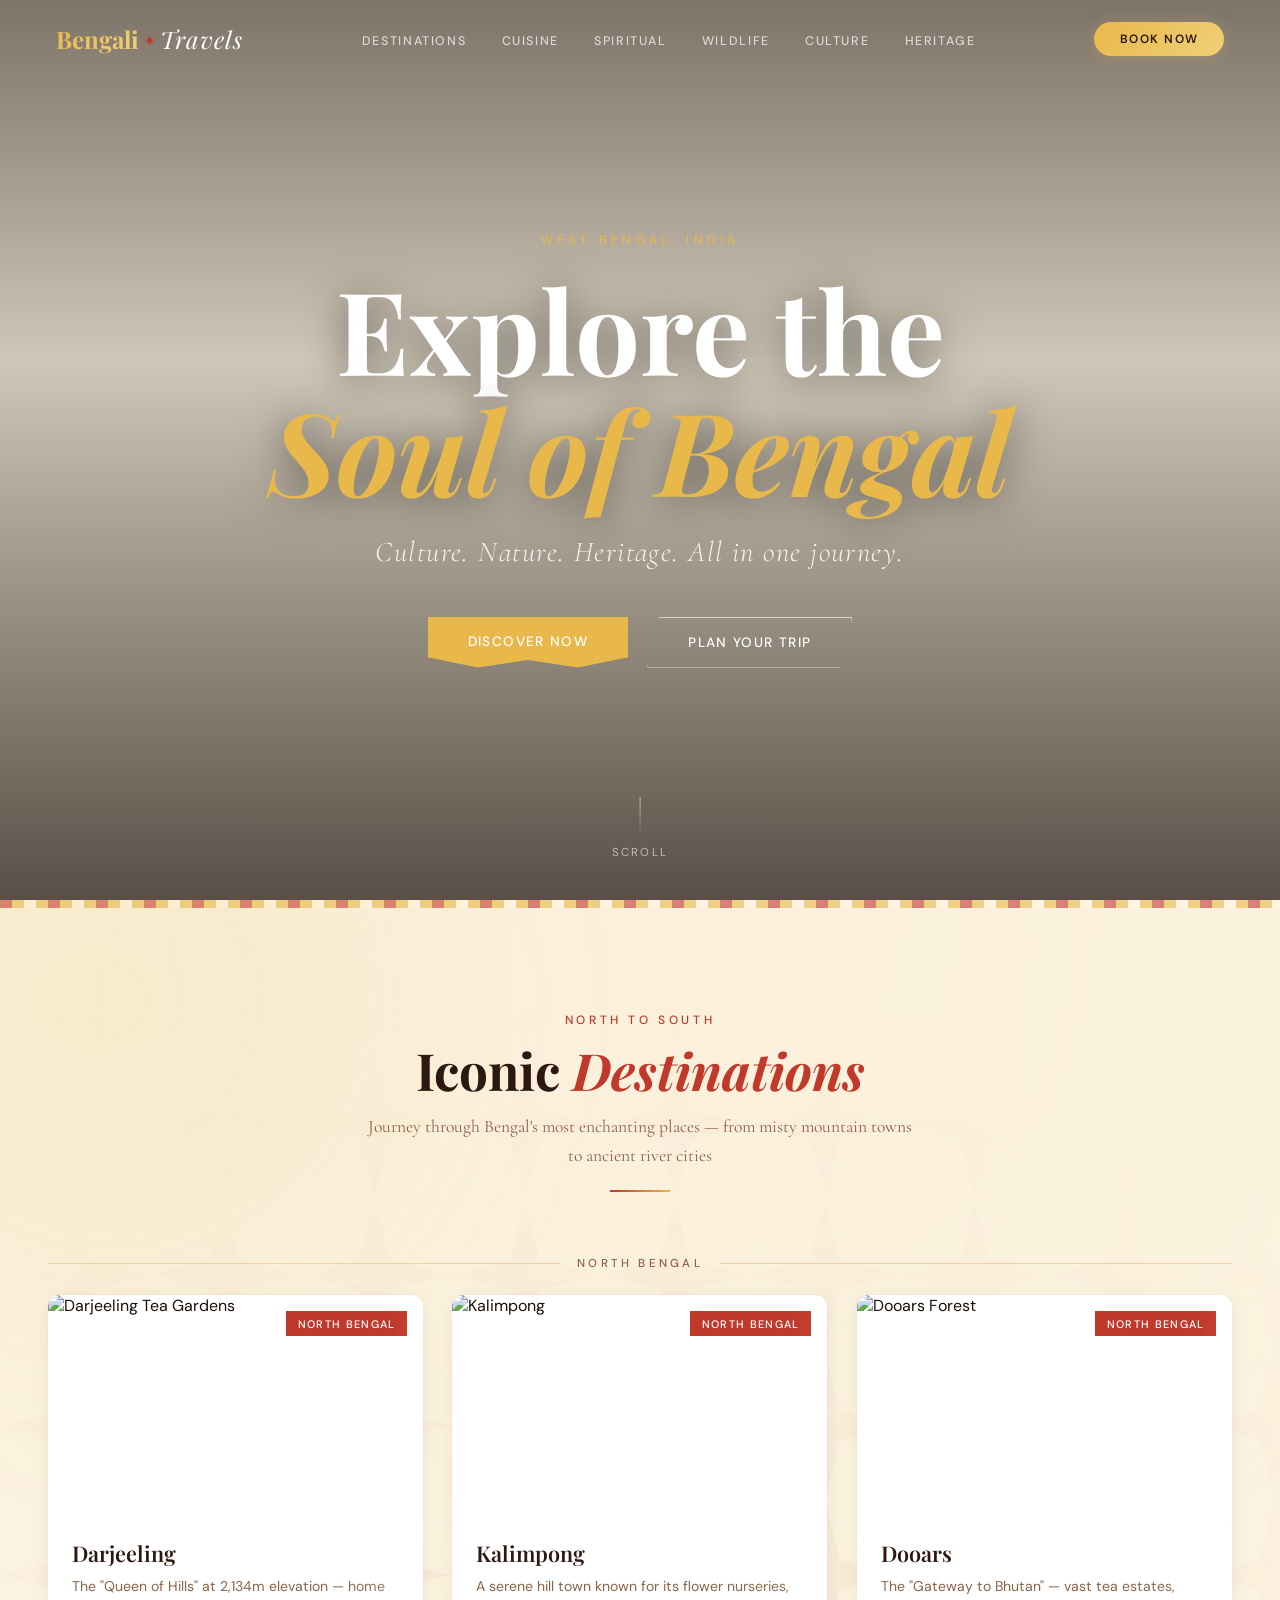
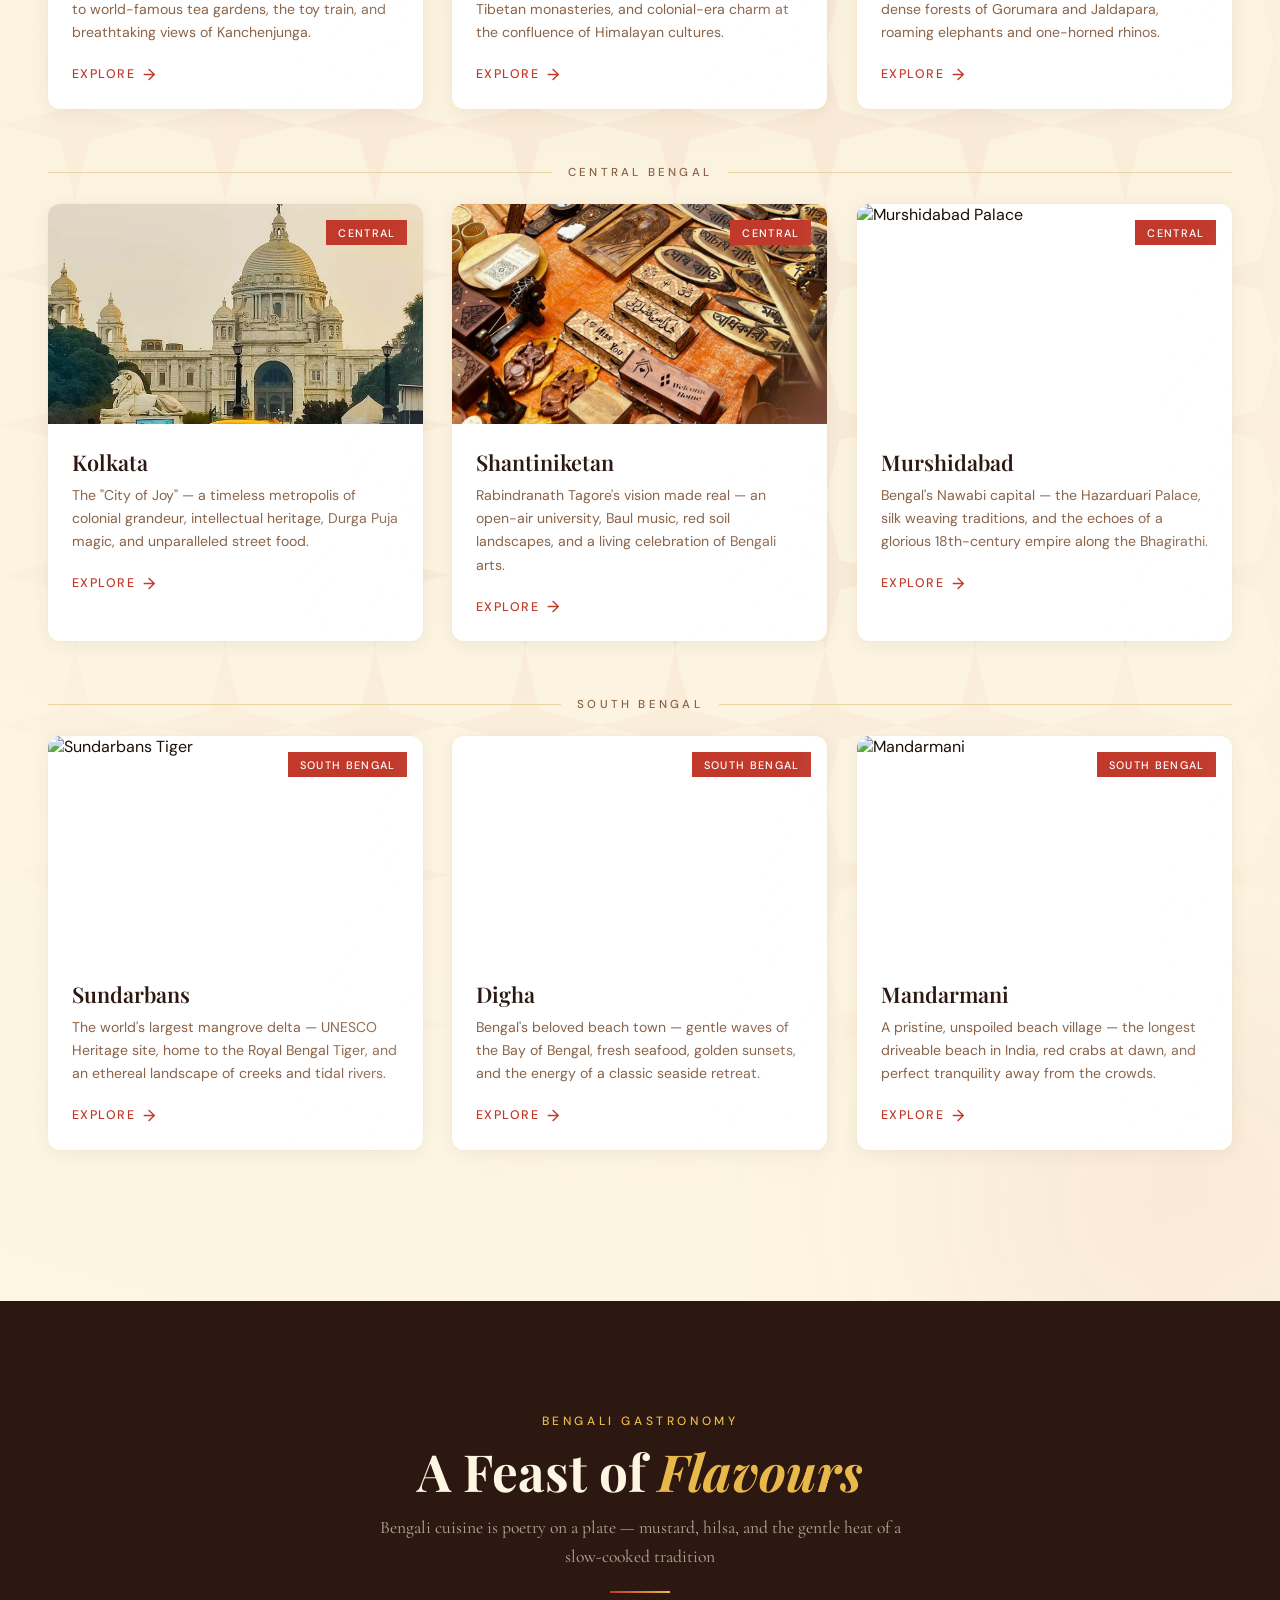
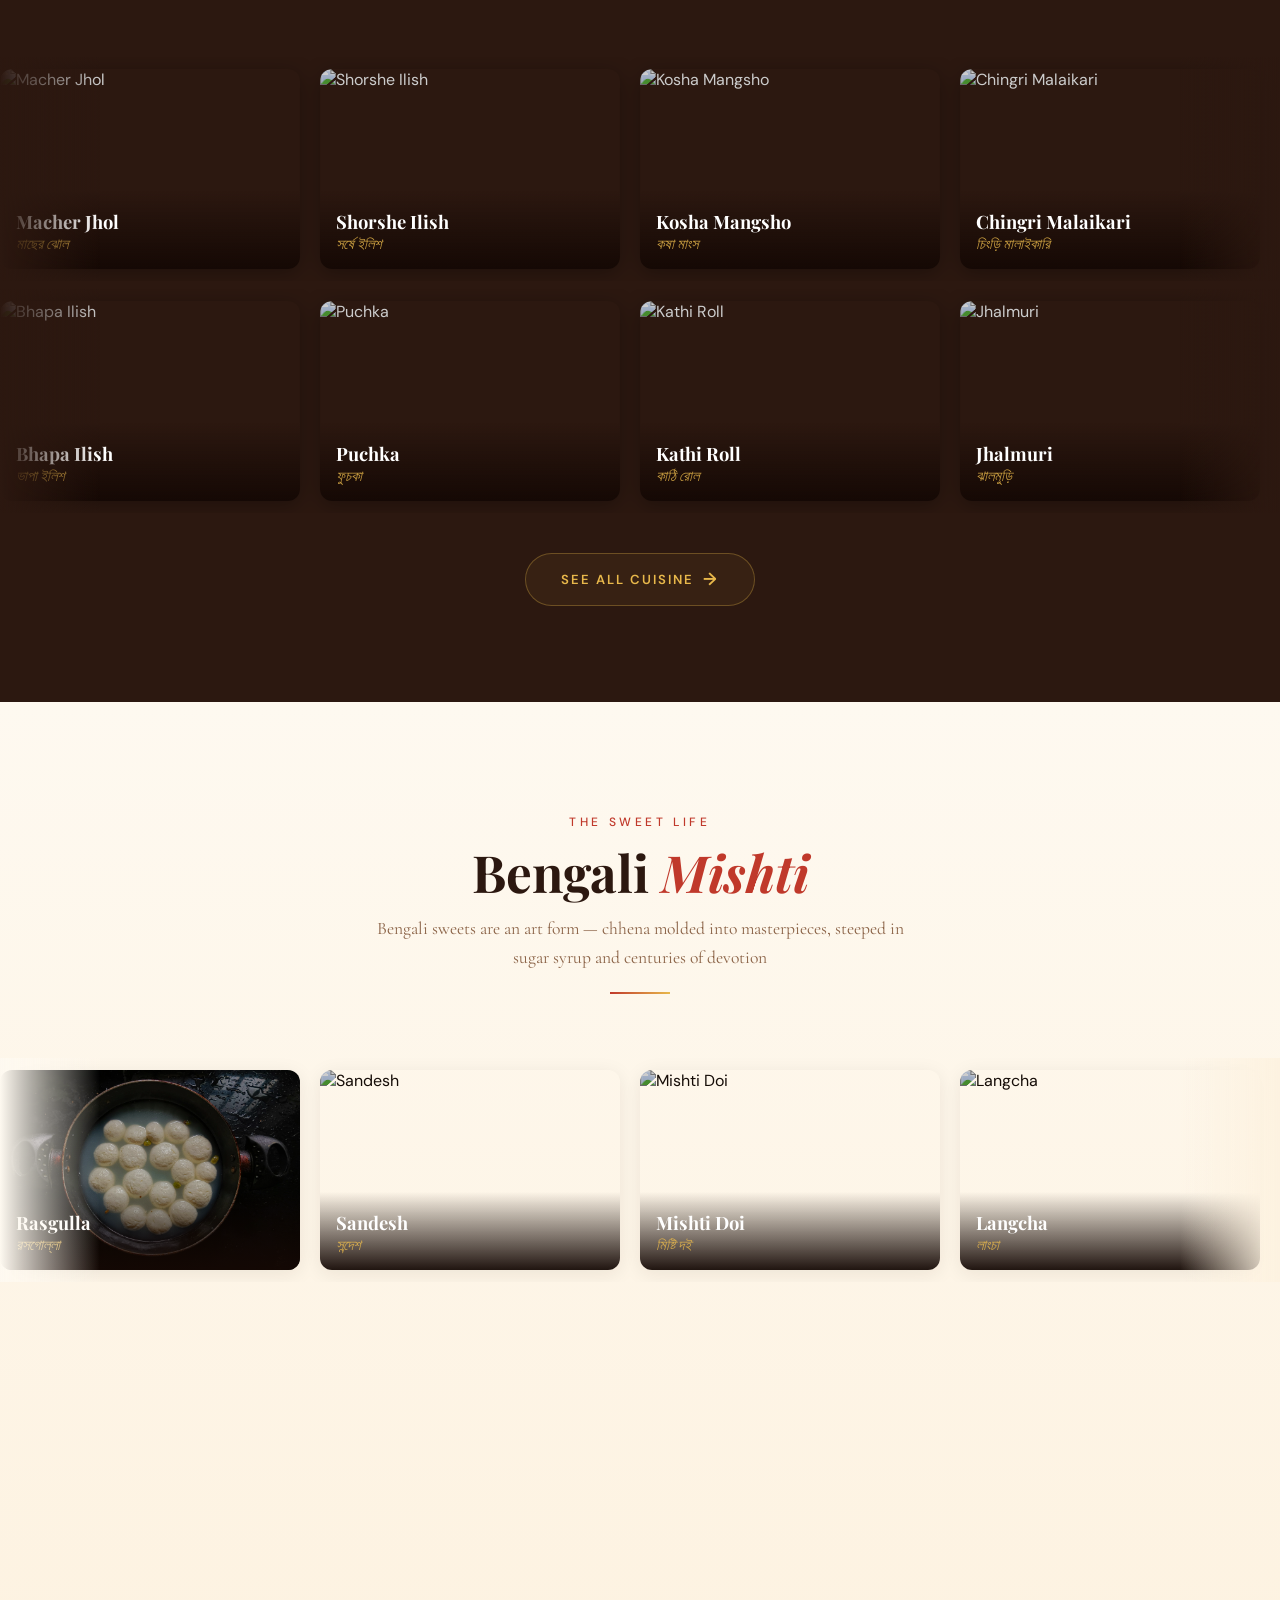
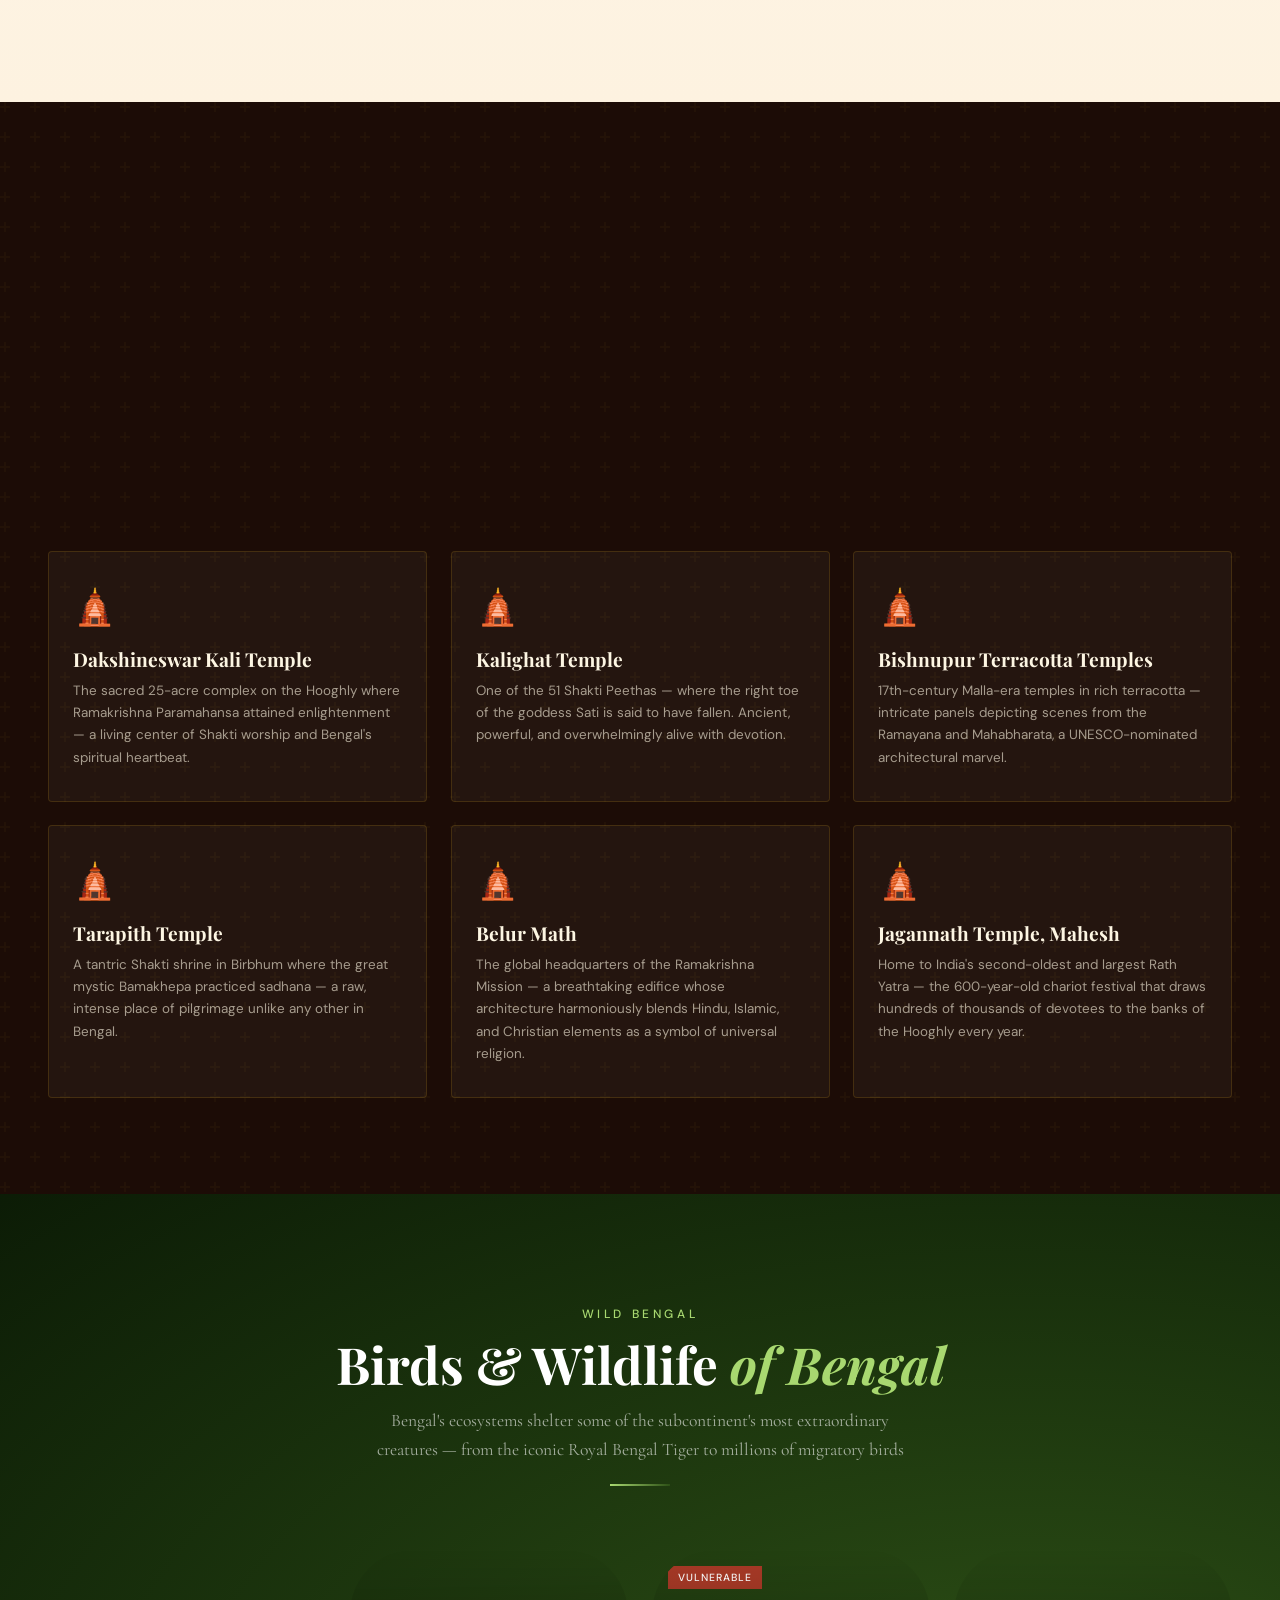
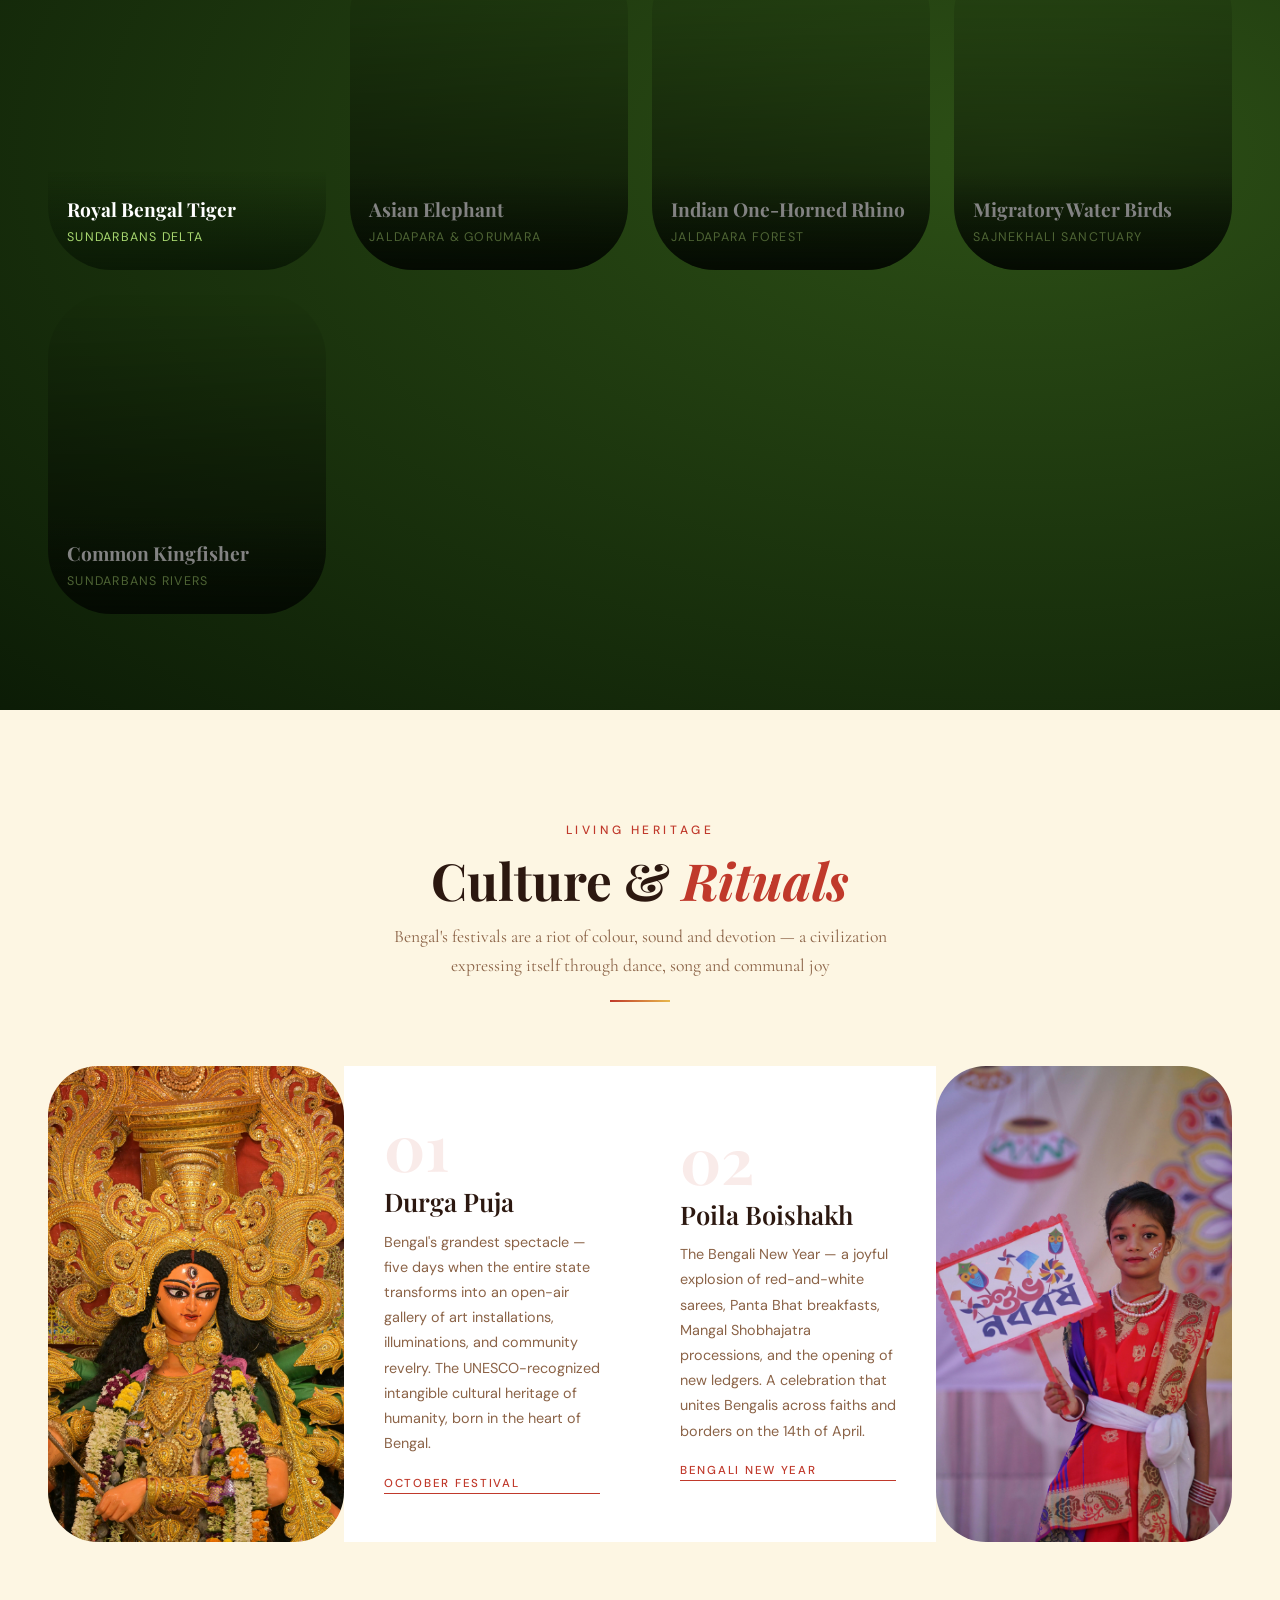
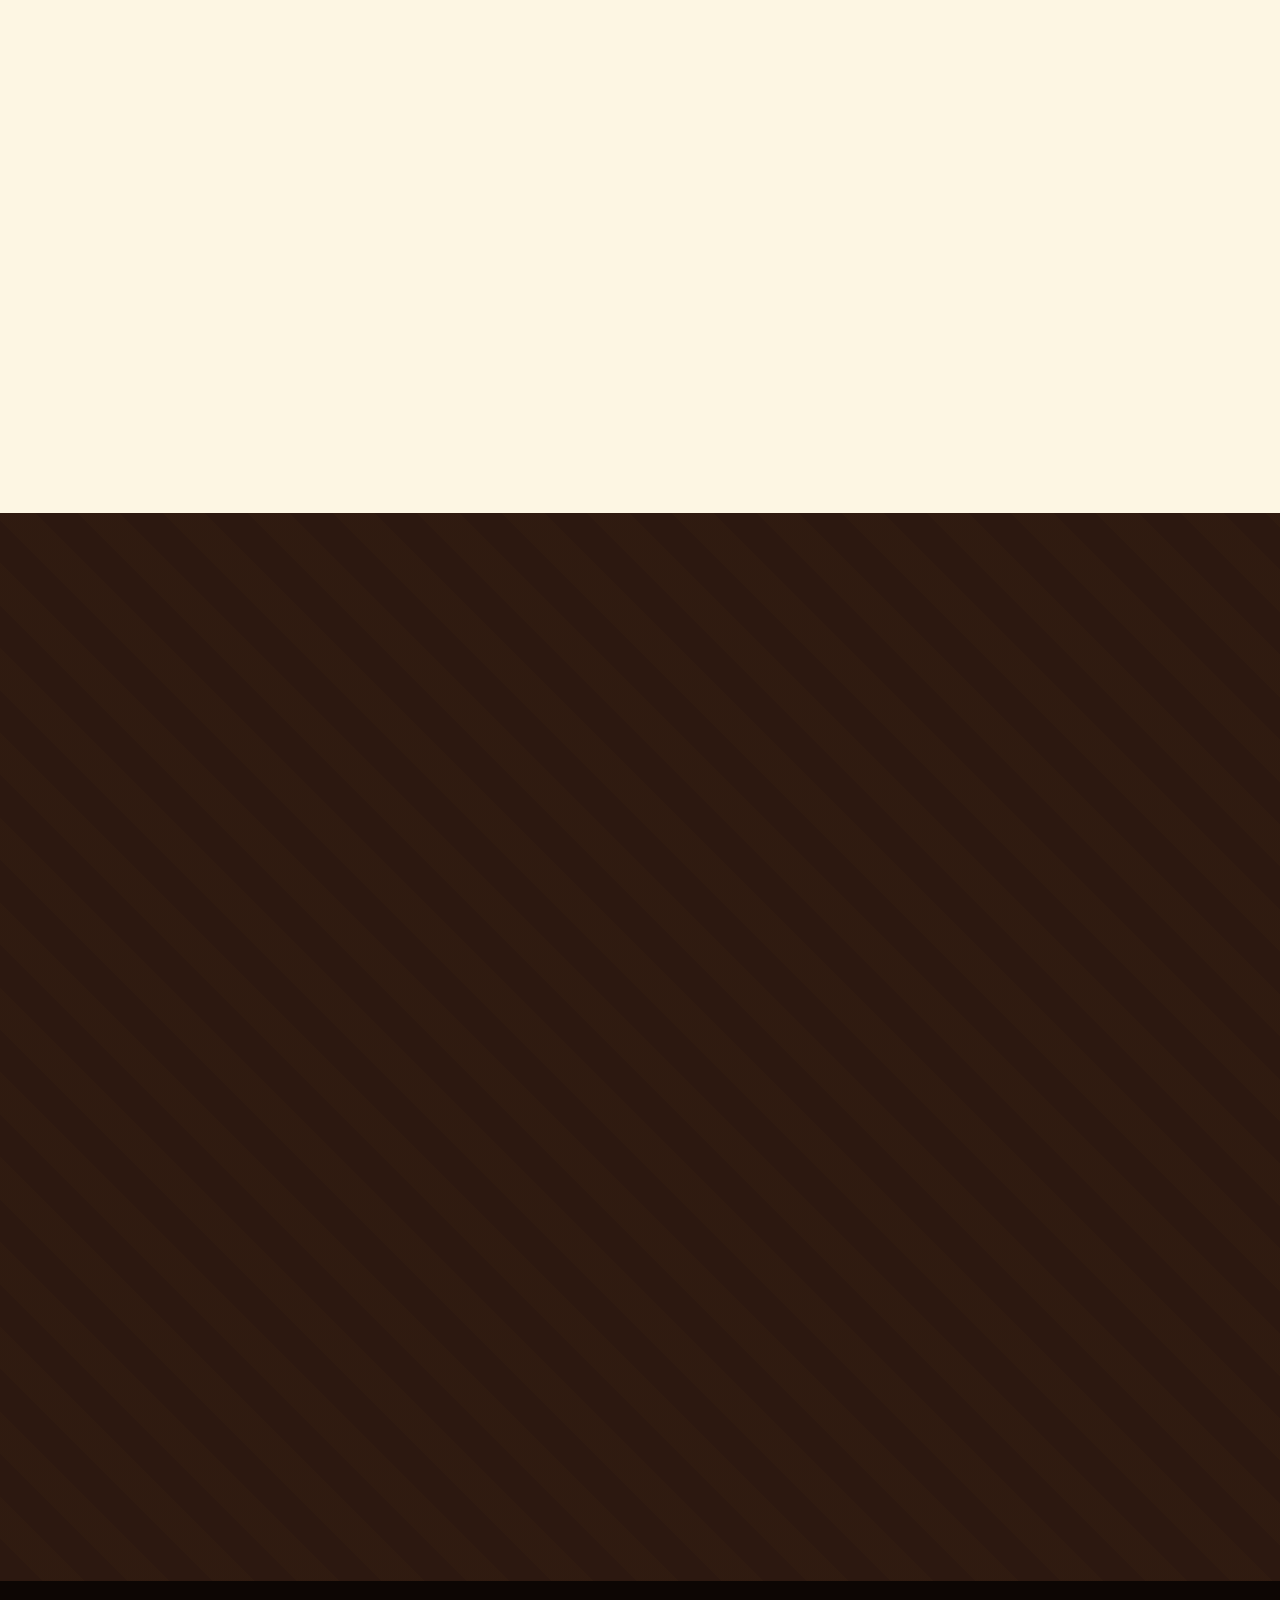
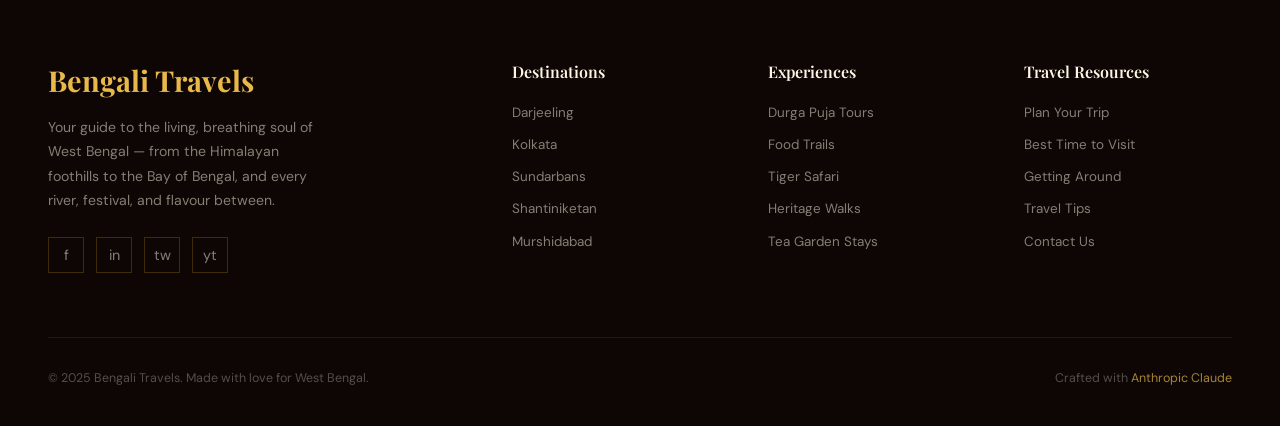
==== commit cccb6b41: "updated code" ====
--- a/index.html
+++ b/index.html
@@ -135,7 +135,7 @@
       <div class="dest-grid">
         <div class="dest-card reveal reveal-delay-1">
           <div class="dest-card-img">
-            <img src="https://images.unsplash.com/photo-1558618666-fcd25c85cd64?w=600" alt="Kolkata Howrah Bridge">
+            <img src="assets\kolkata.jpg" alt="Kolkata Howrah Bridge">
             <span class="region-badge">Central</span>
           </div>
           <div class="dest-card-body">
@@ -147,7 +147,7 @@
         </div>
         <div class="dest-card reveal reveal-delay-2">
           <div class="dest-card-img">
-            <img src="https://images.unsplash.com/photo-1555400038-63f5ba517a47?w=600" alt="Shantiniketan">
+            <img src="assets\shantiniketan.png" alt="Shantiniketan">
             <span class="region-badge">Central</span>
           </div>
           <div class="dest-card-body">
@@ -187,7 +187,9 @@
         </div>
         <div class="dest-card reveal reveal-delay-2">
           <div class="dest-card-img">
-            <img src="https://images.unsplash.com/photo-1507525428034-b723cf961d3e?w=600" alt="Digha Beach">
+            <video autoplay muted loop playsinline>
+            <source src="assets\digha.mp4" type="video/mp4">
+          </video>
             <span class="region-badge">South Bengal</span>
           </div>
           <div class="dest-card-body">
@@ -292,7 +294,7 @@
           <img src="https://images.unsplash.com/photo-1626776876729-bab4369a5a5a?w=600" alt="Puchka">
           <div class="cuisine-overlay">
             <h3>Puchka</h3>
-            <div class="bng-script">পুচকা</div>
+            <div class="bng-script">ফুচকা</div>
           </div>
         </div>
         <div class="cuisine-card">
@@ -352,7 +354,7 @@
     <div class="marquee-row marquee-row--light reveal" data-direction="left">
       <div class="marquee-track">
         <div class="cuisine-card cuisine-card--light">
-          <img src="https://images.unsplash.com/photo-1606491956689-2ea866880c84?w=600" alt="Rasgulla">
+          <img src="assets\rosogolla.jpg" alt="Rasgulla">
           <div class="cuisine-overlay">
             <h3>Rasgulla</h3>
             <div class="bng-script">রসগোল্লা</div>
@@ -654,7 +656,7 @@
     <div class="culture-strip" style="max-width:1200px;margin:0 auto;">
       <div class="culture-item reveal">
         <div class="culture-img">
-          <img src="https://images.unsplash.com/photo-1570168007204-dfb528c6958f?w=800" alt="Durga Puja">
+          <img src="assets\durgapuja.jpg" alt="Durga Puja">
         </div>
         <div class="culture-text">
           <div class="culture-num">01</div>
@@ -667,7 +669,7 @@
       </div>
       <div class="culture-item reveal">
         <div class="culture-img">
-          <img src="https://images.unsplash.com/photo-1541367777708-7905fe3296c0?w=800" alt="Poila Boishakh">
+          <img src="assets\noboborsho.jpg" alt="Poila Boishakh">
         </div>
         <div class="culture-text">
           <div class="culture-num">02</div>
@@ -680,7 +682,7 @@
       </div>
       <div class="culture-item reveal">
         <div class="culture-img">
-          <img src="https://images.unsplash.com/photo-1551816230-ef5deaed4a26?w=800" alt="Baul Music">
+          <img src="assets\baul.jpg" alt="Baul Music">
         </div>
         <div class="culture-text">
           <div class="culture-num">03</div>
@@ -693,7 +695,7 @@
       </div>
       <div class="culture-item reveal">
         <div class="culture-img">
-          <img src="https://images.unsplash.com/photo-1578662996442-48f60103fc96?w=800" alt="Chhau Dance">
+          <img src="assets\chhau.jpg" alt="Chhau Dance">
         </div>
         <div class="culture-text">
           <div class="culture-num">04</div>
--- a/style.css
+++ b/style.css
@@ -580,7 +580,7 @@
 
 .btn-primary {
   padding: 1rem 2.5rem;
-  background: var(--crimson);
+  background: var(--warm-gold);
   color: #fff;
   font-family: 'DM Sans', sans-serif;
   font-size: 0.85rem;
@@ -590,7 +590,7 @@
   text-decoration: none;
   border: none;
   cursor: pointer;
-  clip-path: polygon(12px 0%, 100% 0%, calc(100% - 12px) 100%, 0% 100%);
+  clip-path: polygon(0 0, 100% 0, 100% 80%, 75% 100%, 50% 85%, 25% 100%, 0 80%);
   transition: all 0.3s;
   display: inline-block;
 }
@@ -829,6 +829,30 @@
     0 0 0 1px rgba(232, 184, 75, 0.15);
 }
 
+.wildlife-media video {
+  width: 100%;
+  height: 100%;
+  object-fit: cover;
+  transition: transform 0.6s ease, filter 0.4s ease;
+  filter: brightness(0.7) saturate(1.2);
+  display: block;
+  pointer-events: none;
+}
+
+.wildlife-media {
+  position: absolute;
+  inset: 0;
+  overflow: hidden;
+}
+
+.media-overlay {
+  position: absolute;
+  inset: 0;
+  background: linear-gradient(to top, rgba(0, 0, 0, 0.6), transparent);
+  z-index: 1;
+}
+
+
 .dest-card-img {
   height: 220px;
   position: relative;
@@ -1458,6 +1482,8 @@
   height: 100%;
   object-fit: cover;
   transition: transform 0.7s;
+ 
+  border-radius: 50px;
 }
 
 .culture-item:hover .culture-img img {
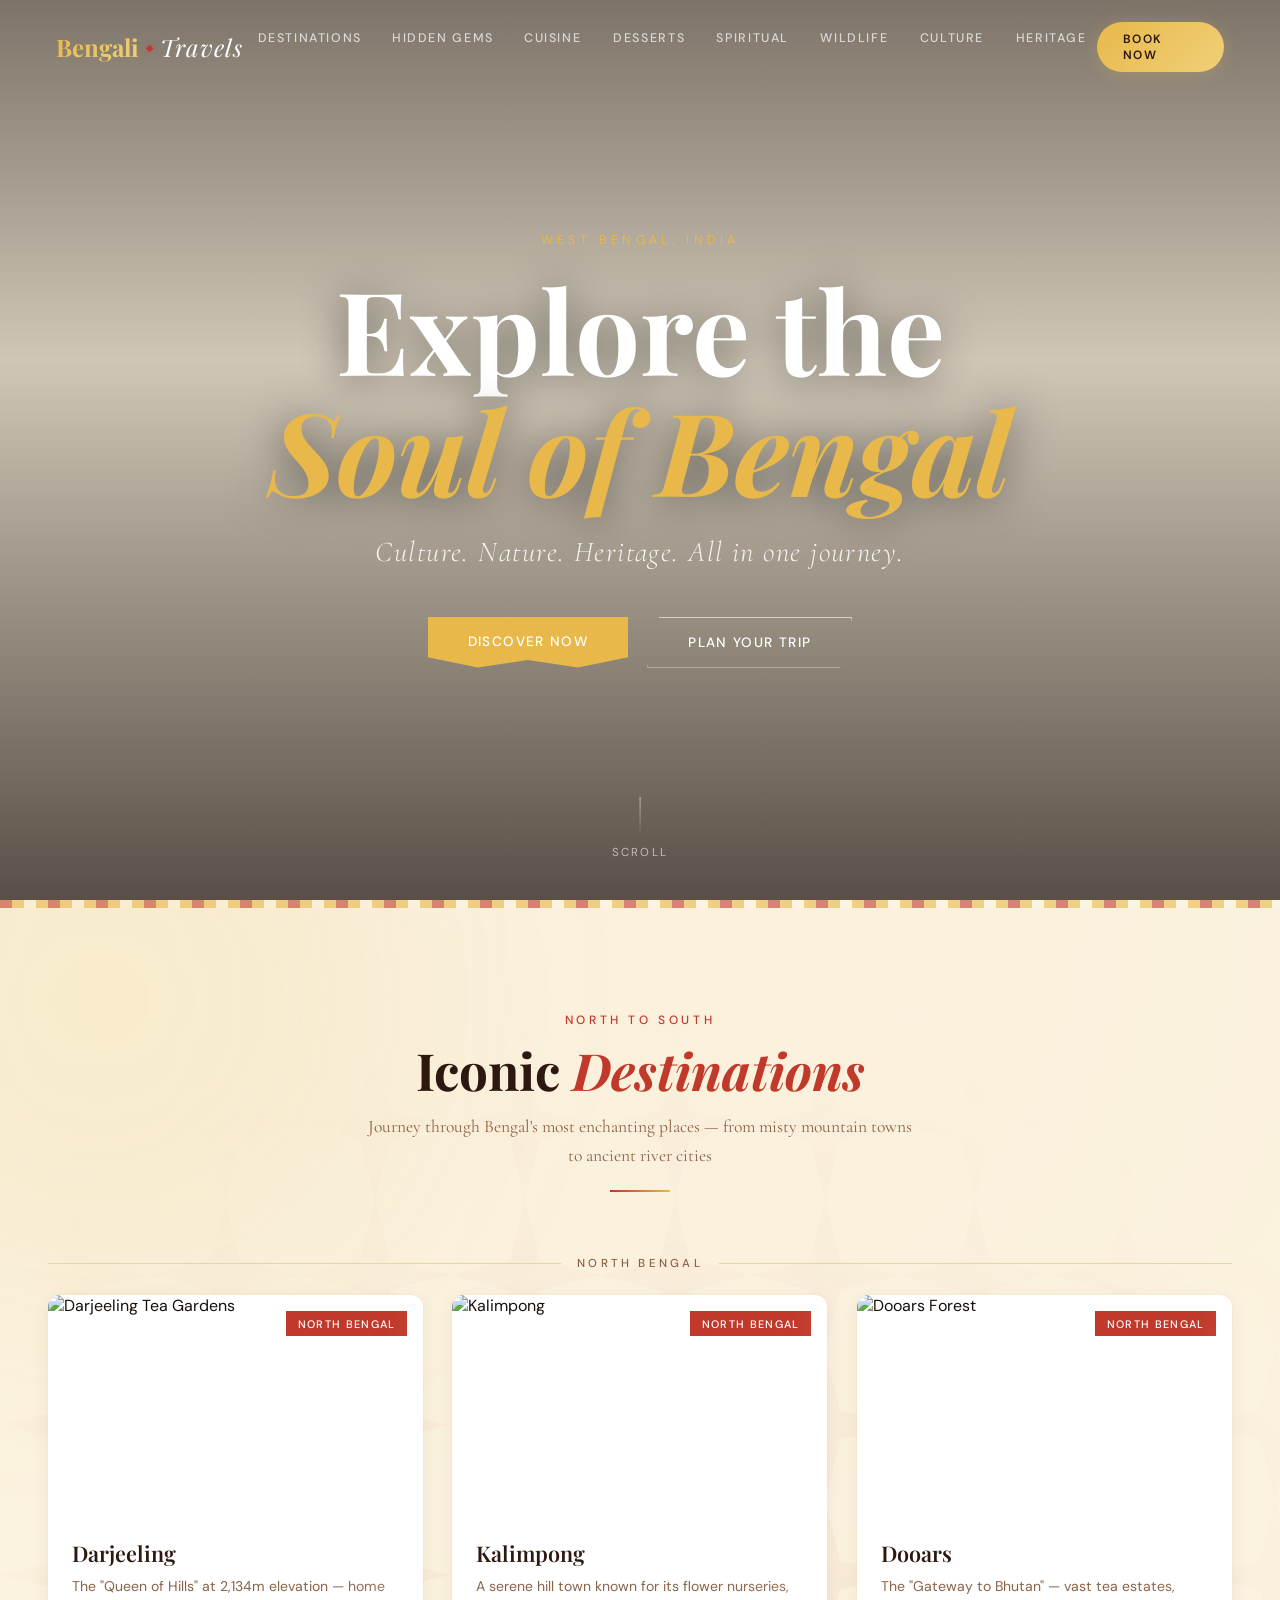
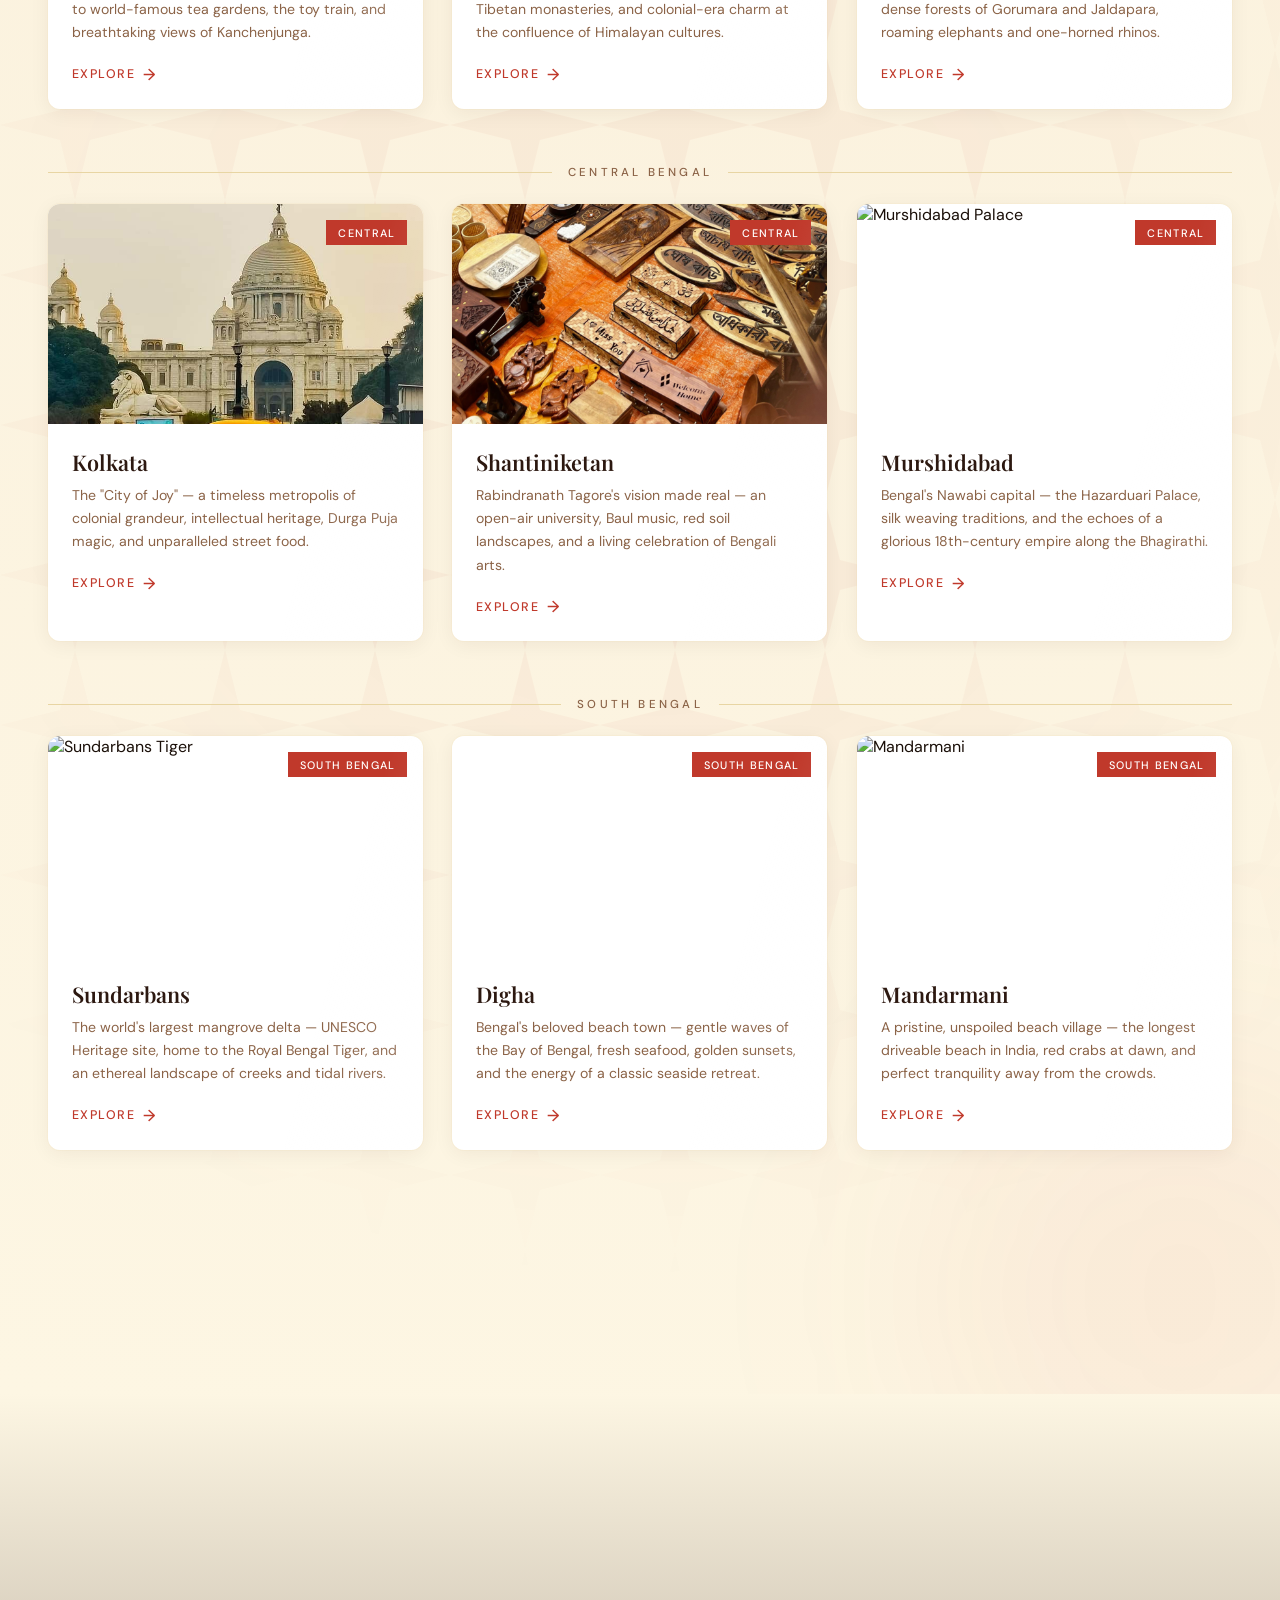
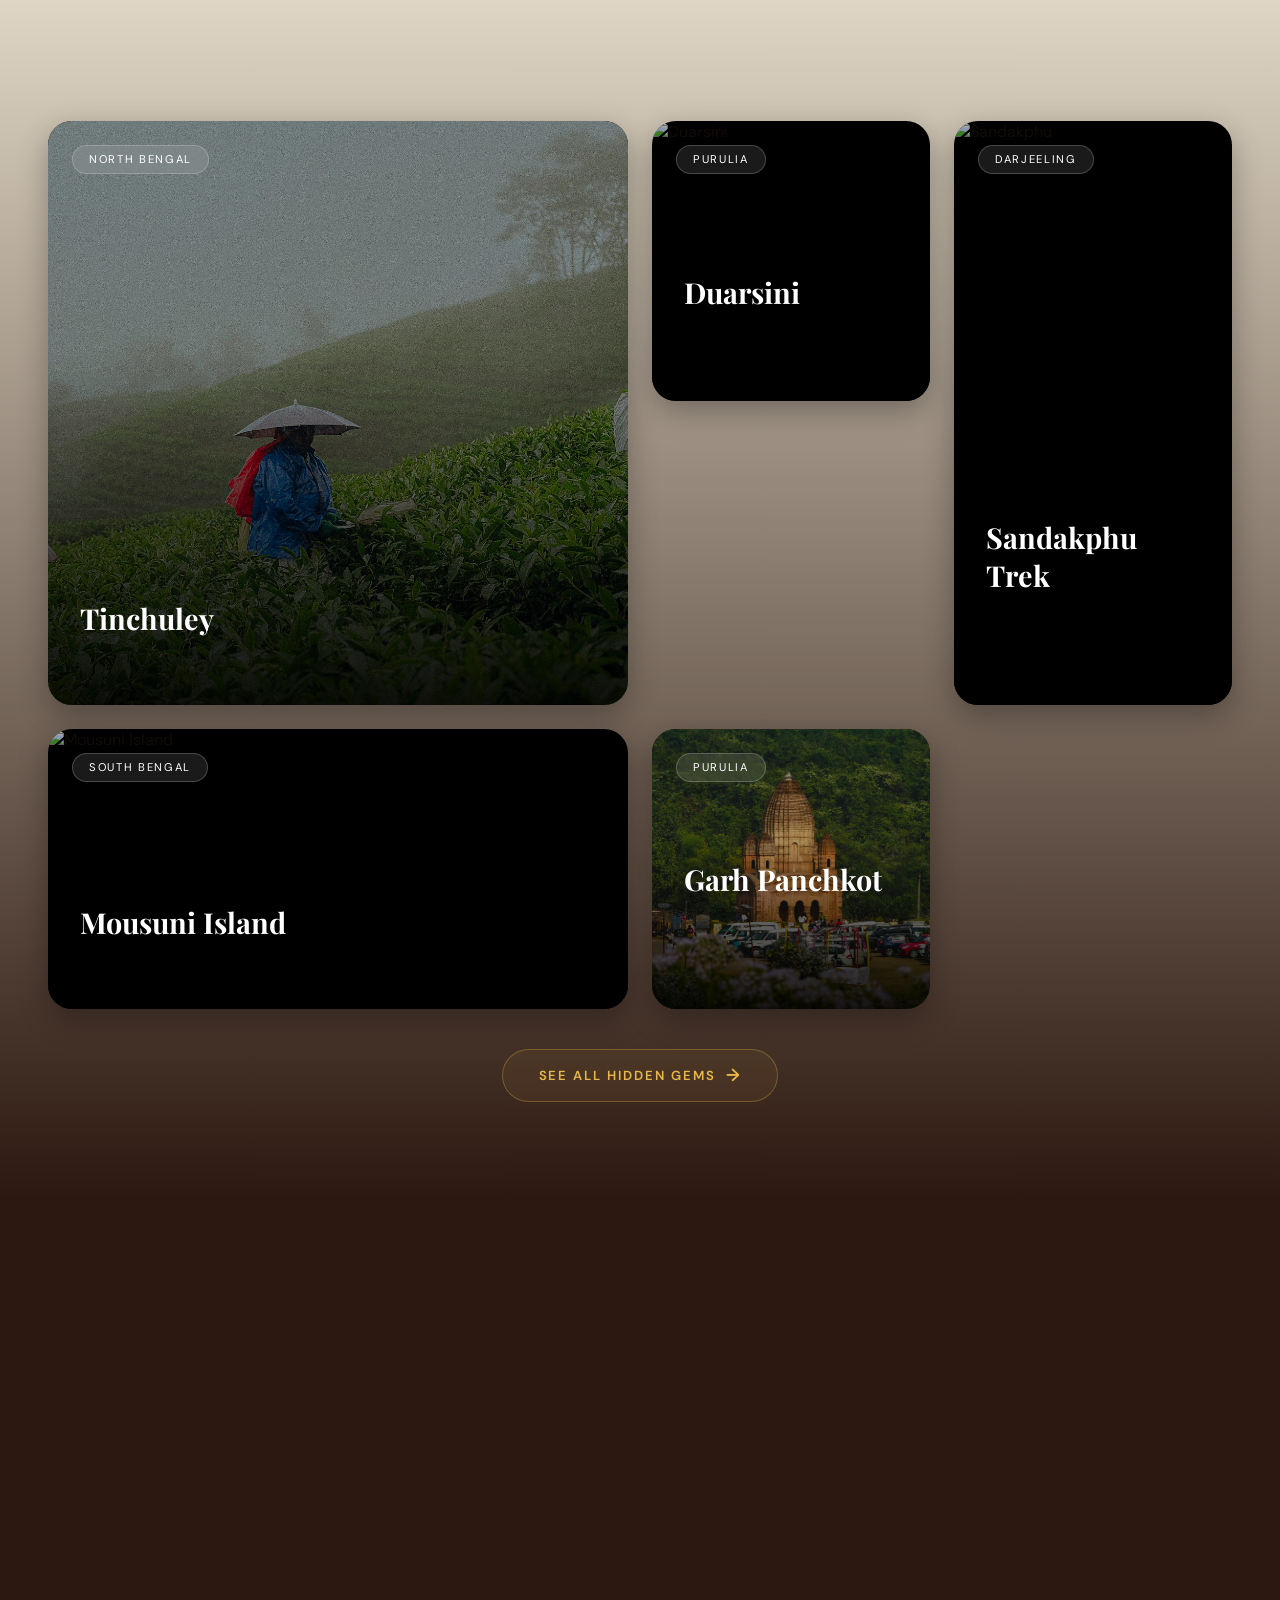
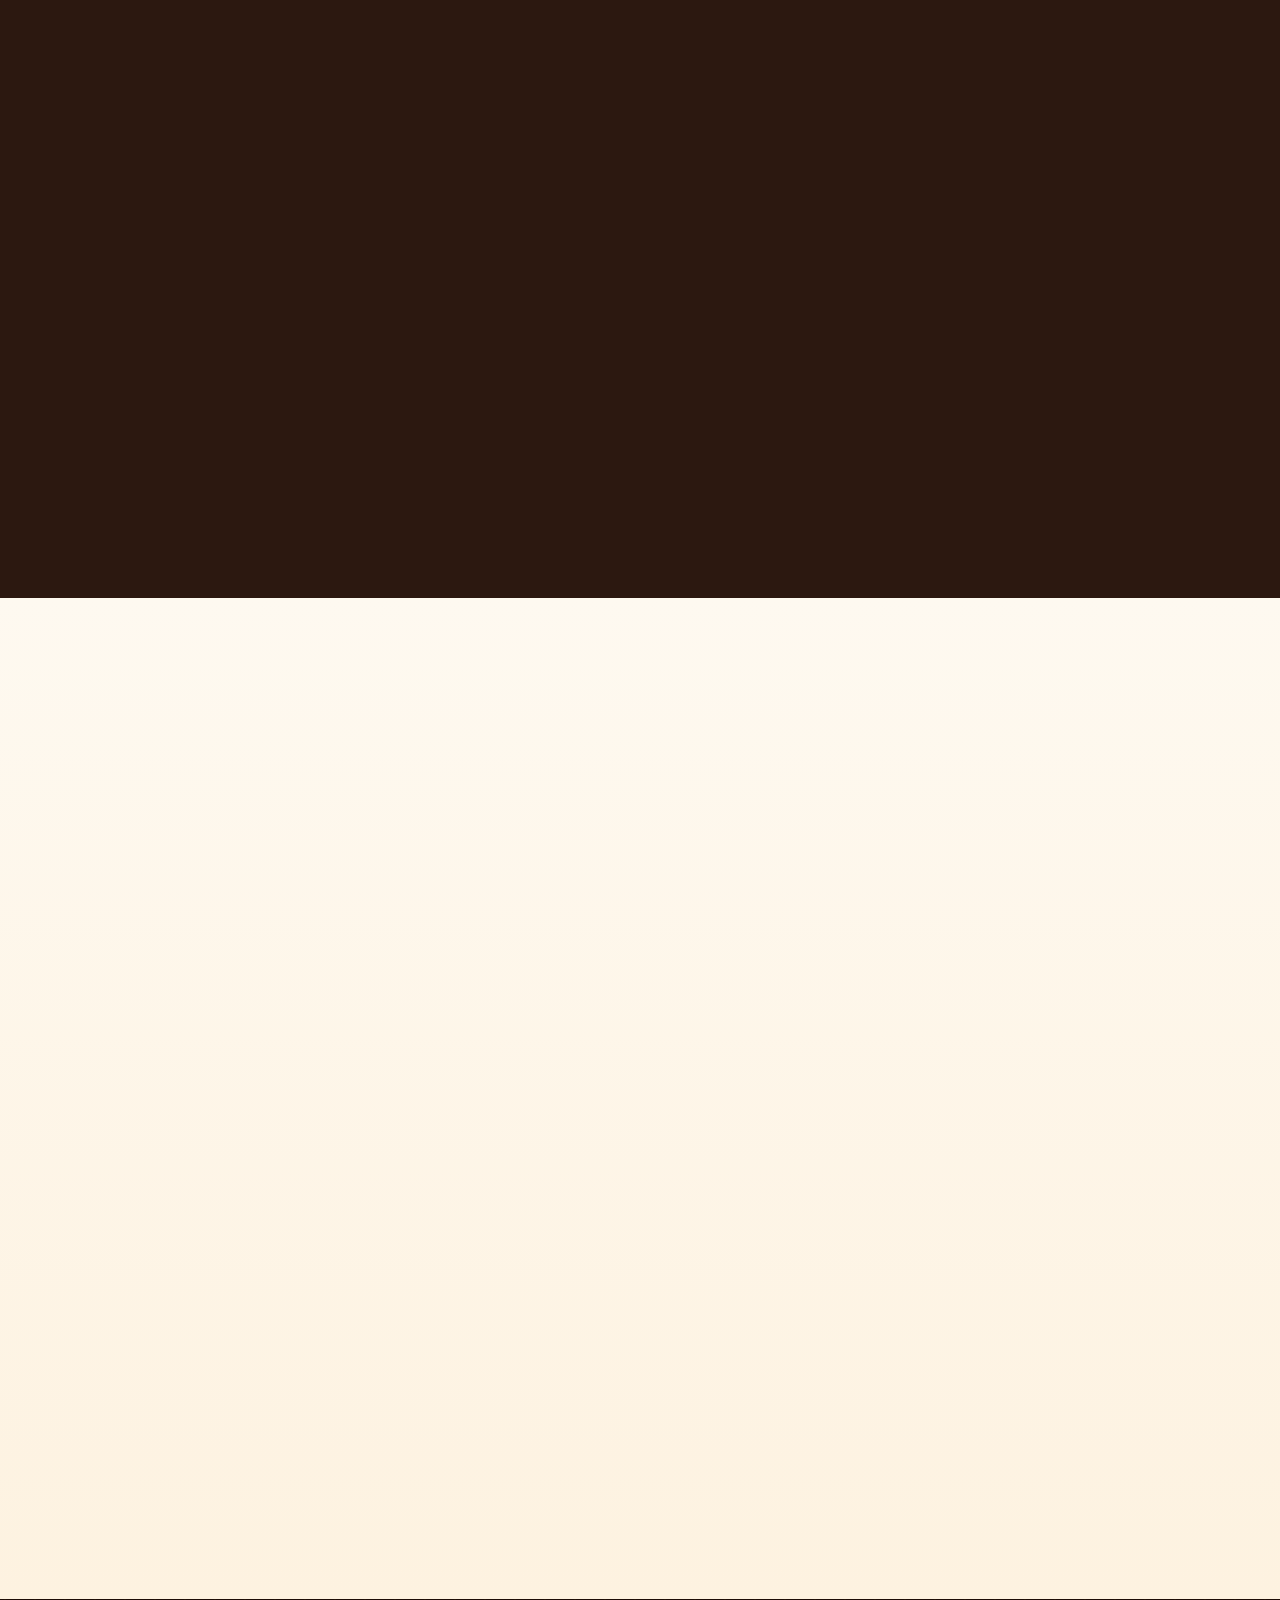
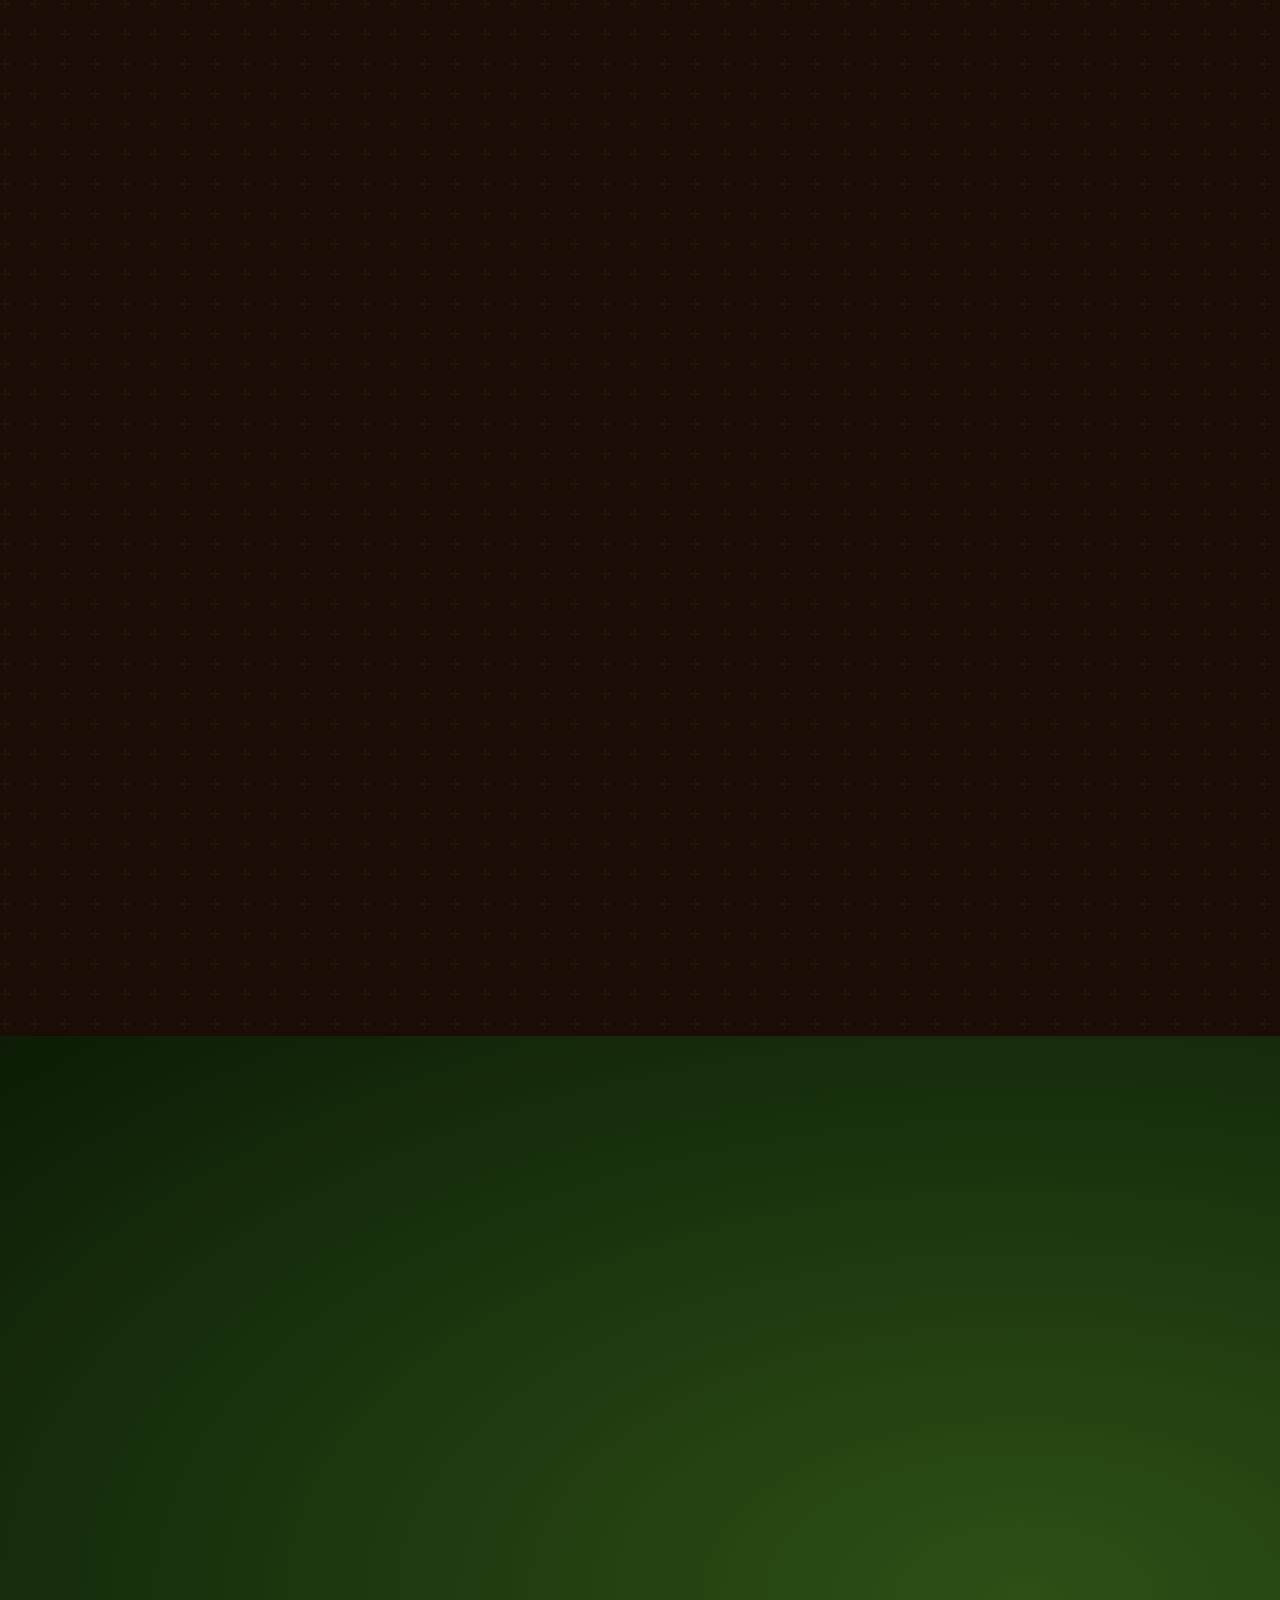
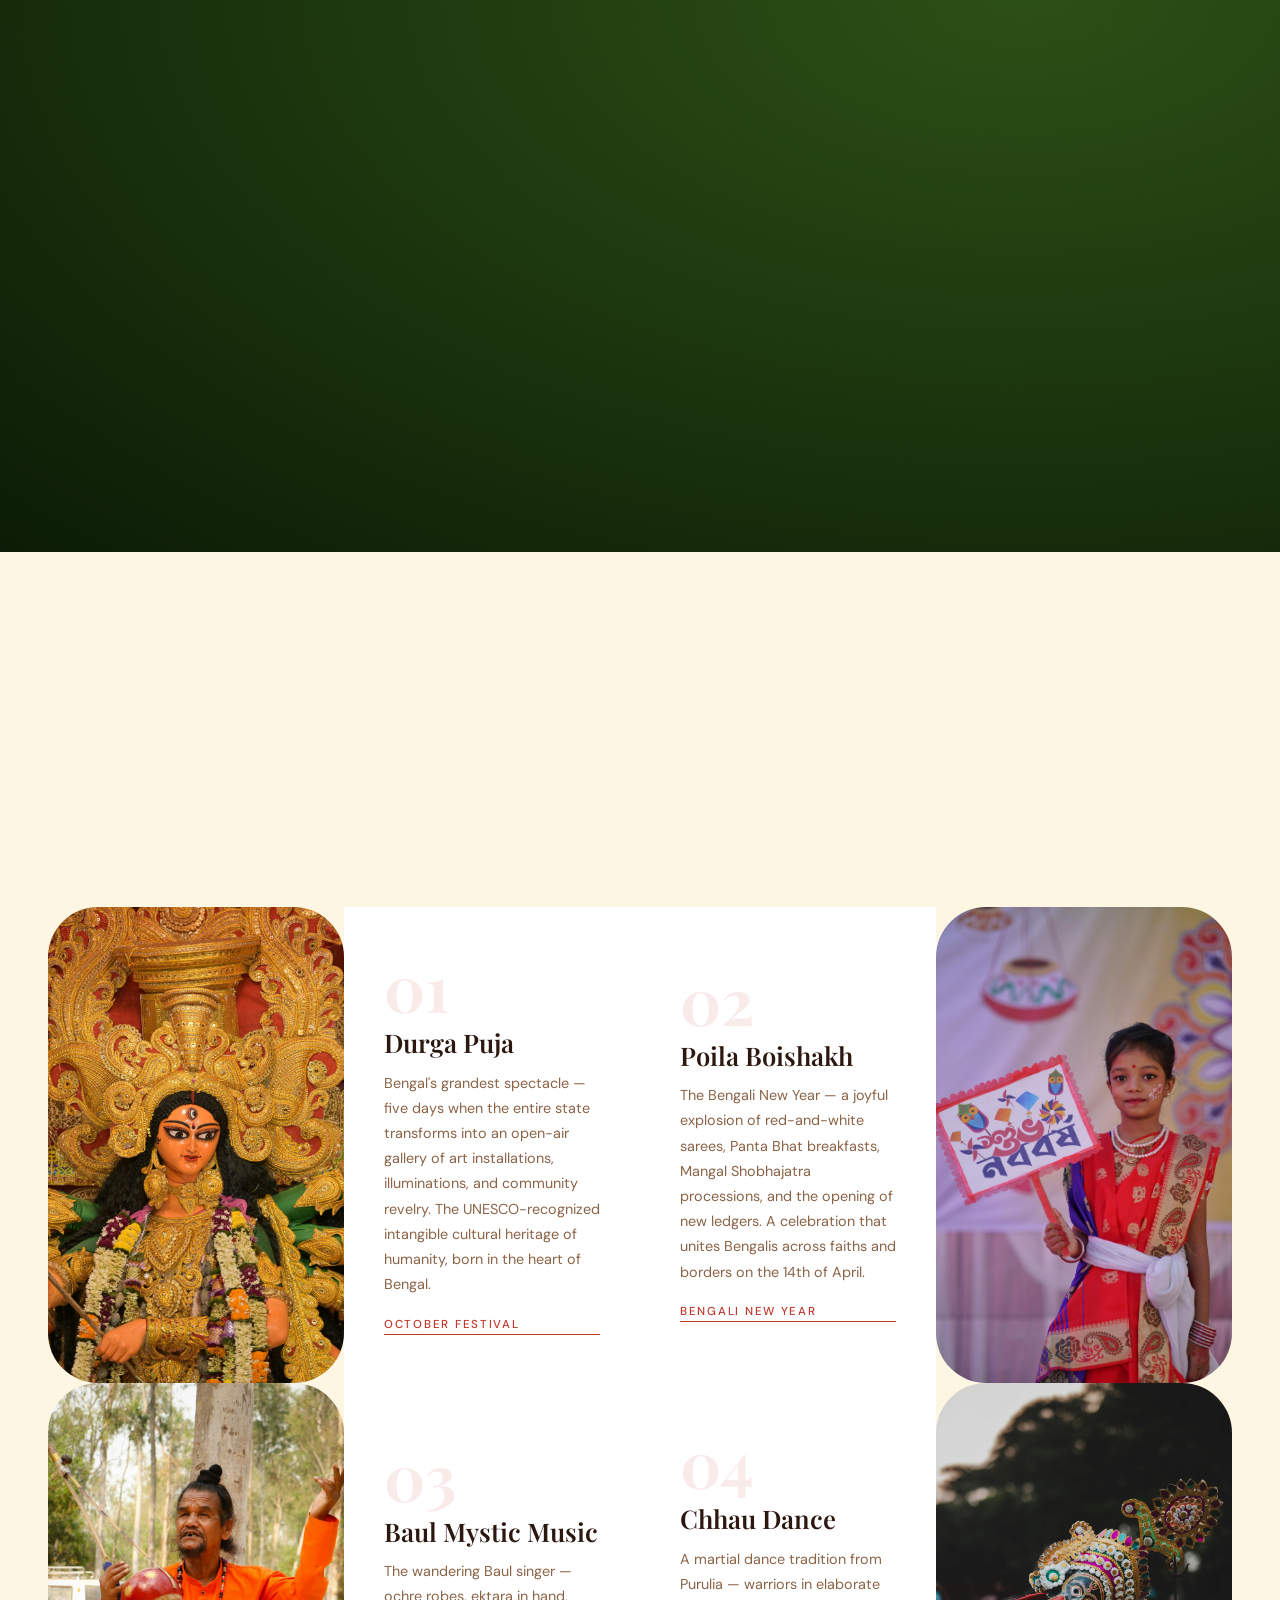
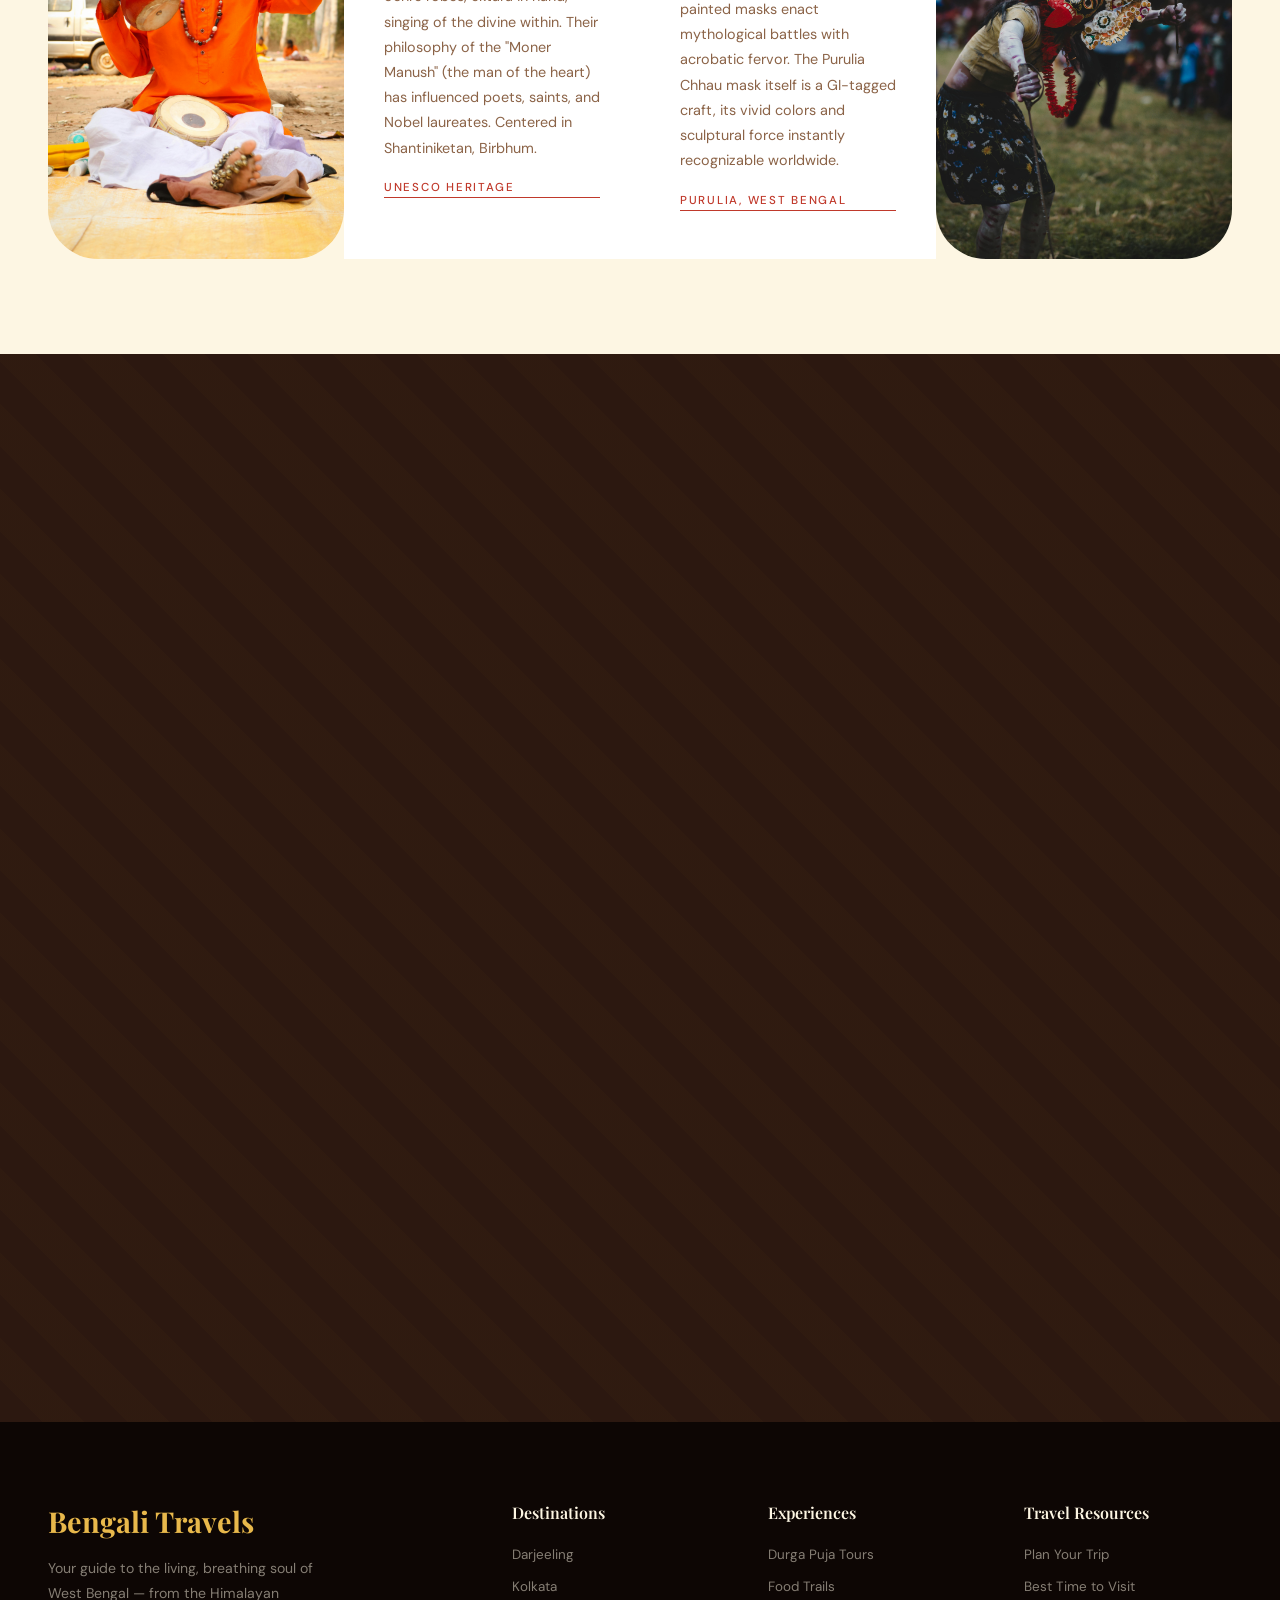
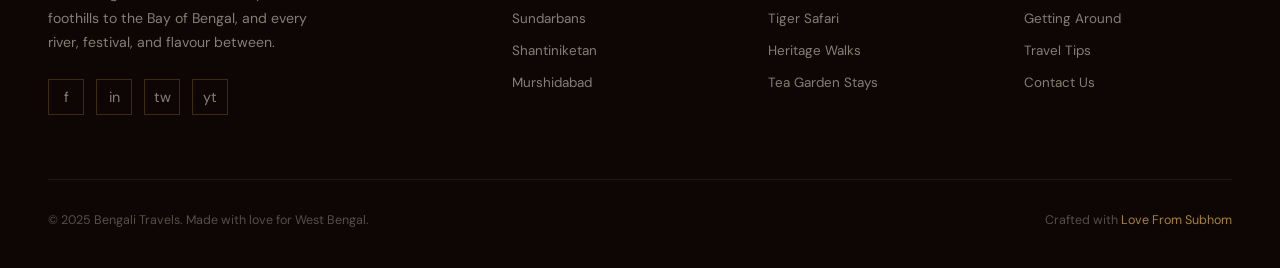
==== commit 5286d0e6: "updated code" ====
--- a/index.html
+++ b/index.html
@@ -25,7 +25,9 @@
 
     <ul class="nav-links" id="navLinks">
       <li><a href="#destinations" class="nav-link" data-section="destinations">Destinations</a></li>
+      <li><a href="#hidden-gems" class="nav-link" data-section="hidden-gems">Hidden Gems</a></li>
       <li><a href="#cuisine" class="nav-link" data-section="cuisine">Cuisine</a></li>
+      <li><a href="#desserts" class="nav-link" data-section="desserts">Desserts</a></li>
       <li><a href="#spiritual" class="nav-link" data-section="spiritual">Spiritual</a></li>
       <li><a href="#wildlife" class="nav-link" data-section="wildlife">Wildlife</a></li>
       <li><a href="#culture" class="nav-link" data-section="culture">Culture</a></li>
@@ -188,8 +190,8 @@
         <div class="dest-card reveal reveal-delay-2">
           <div class="dest-card-img">
             <video autoplay muted loop playsinline>
-            <source src="assets\digha.mp4" type="video/mp4">
-          </video>
+              <source src="assets\digha.mp4" type="video/mp4">
+            </video>
             <span class="region-badge">South Bengal</span>
           </div>
           <div class="dest-card-body">
@@ -212,6 +214,76 @@
           </div>
         </div>
       </div>
+    </div>
+
+    <div class="see-all-wrap reveal">
+      <a href="destination.html" class="see-all-btn see-all-btn--light">See All Destinations <span>→</span></a>
+    </div>
+  </section>
+
+  <!-- HIDDEN GEMS -->
+  <section id="hidden-gems">
+    <div class="section-header reveal">
+      <p class="section-eyebrow">Off the Beaten Path</p>
+      <h2 class="section-title">Bengal's <em>Hidden Gems</em></h2>
+      <p class="section-subtitle">Discover the untold stories and untouched beauty of Bengal's secret sanctuaries.</p>
+      <div class="divider"></div>
+    </div>
+
+    <div class="bento-grid">
+      <!-- Large Item -->
+      <div class="bento-item bento-large reveal">
+        <img src="assets\tinchuley.jpg" alt="Tinchuley" class="bento-img">
+        <span class="bento-badge">North Bengal</span>
+        <div class="bento-content">
+          <h3>Tinchuley</h3>
+          <p>A tranquil eco-village surrounded by tea gardens and pine forests, offering stunning views of the Himalayas away from the Darjeeling crowds.</p>
+        </div>
+      </div>
+
+      <!-- Small Item -->
+      <div class="bento-item bento-small reveal reveal-delay-1">
+        <img src="https://images.unsplash.com/photo-1542224566-6e85f2e6772f?w=600" alt="Duarsini" class="bento-img">
+        <span class="bento-badge">Purulia</span>
+        <div class="bento-content">
+          <h3>Duarsini</h3>
+          <p>Deep within the Dalma hills, a rustic retreat surrounded by Sal, Piyal, and Palash forests.</p>
+        </div>
+      </div>
+
+      <!-- Tall Item -->
+      <div class="bento-item bento-tall reveal reveal-delay-2">
+        <img src="https://images.unsplash.com/photo-1454496522488-7a8e488e8606?w=600" alt="Sandakphu" class="bento-img">
+        <span class="bento-badge">Darjeeling</span>
+        <div class="bento-content">
+          <h3>Sandakphu Trek</h3>
+          <p>The highest peak in West Bengal, offering a jaw-dropping panorama of four of the five highest peaks in the world.</p>
+        </div>
+      </div>
+
+      <!-- Wide Item -->
+      <div class="bento-item bento-wide reveal">
+        <img src="https://images.unsplash.com/photo-1518557984649-7b161c230cfa?w=800" alt="Mousuni Island" class="bento-img">
+        <span class="bento-badge">South Bengal</span>
+        <div class="bento-content">
+          <h3>Mousuni Island</h3>
+          <p>Where the river meets the sea. A pristine island offering beach camping, starry nights, and the raw beauty of the delta.</p>
+        </div>
+      </div>
+
+      <!-- Small Item -->
+      <div class="bento-item bento-small reveal reveal-delay-1">
+        <img src="assets\GarhPanchkot.jpg" alt="Garh Panchkot" class="bento-img">
+        <span class="bento-badge">Purulia</span>
+        <div class="bento-content">
+          <h3>Garh Panchkot</h3>
+          <p>Ancient ruined forts nestled in the foothills of Panchet, wrapped in lush greenery and rich history.</p>
+        </div>
+      </div>
+    </div>
+
+    <div class="see-all-wrap reveal">
+      <a href="hiddenplaces.html" class="see-all-btn">See All Hidden Gems <span>→</span></a>
     </div>
   </section>
 
@@ -826,7 +898,7 @@
     </div>
     <div class="footer-bottom">
       <p>© 2025 Bengali Travels. Made with love for West Bengal.</p>
-      <p>Crafted with <a href="#">Anthropic Claude</a></p>
+      <p>Crafted with <a href="#">Love From Subhom</a></p>
     </div>
   </footer>
 
--- a/style.css
+++ b/style.css
@@ -925,6 +925,150 @@
 }
 
 /* ═══════════════════════════════
+     HIDDEN GEMS — Bento Grid
+  ═══════════════════════════════ */
+#hidden-gems {
+  padding: 7rem 3rem 6rem;
+  background: linear-gradient(to bottom, var(--cream) 0%, var(--dark-earth) 100%);
+  color: var(--text-dark);
+  position: relative;
+}
+
+#hidden-gems .section-title {
+  color: var(--dark-earth);
+}
+
+#hidden-gems .section-title em {
+  color: var(--crimson);
+}
+
+#hidden-gems .section-subtitle {
+  color: var(--text-light);
+}
+
+#hidden-gems .section-eyebrow {
+  color: var(--crimson);
+}
+
+.bento-grid {
+  display: grid;
+  grid-template-columns: repeat(4, 1fr);
+  grid-auto-rows: 280px;
+  gap: 1.5rem;
+  max-width: 1200px;
+  margin: 0 auto;
+}
+
+.bento-item {
+  position: relative;
+  border-radius: 24px;
+  overflow: hidden;
+  cursor: pointer;
+  background: #000;
+  box-shadow: 0 10px 30px rgba(0,0,0,0.3);
+}
+
+.bento-large { grid-column: span 2; grid-row: span 2; }
+.bento-wide { grid-column: span 2; grid-row: span 1; }
+.bento-tall { grid-column: span 1; grid-row: span 2; }
+.bento-small { grid-column: span 1; grid-row: span 1; }
+
+.bento-img {
+  width: 100%;
+  height: 100%;
+  object-fit: cover;
+  transition: transform 0.8s cubic-bezier(0.2, 0.8, 0.2, 1), filter 0.5s ease;
+  filter: brightness(0.7) saturate(1.1);
+}
+
+.bento-item:hover .bento-img {
+  transform: scale(1.08);
+  filter: brightness(0.5) saturate(1.3);
+}
+
+.bento-content {
+  position: absolute;
+  inset: 0;
+  padding: 2rem;
+  display: flex;
+  flex-direction: column;
+  justify-content: flex-end;
+  background: linear-gradient(to top, rgba(0,0,0,0.85) 0%, transparent 60%);
+  transition: opacity 0.5s ease;
+}
+
+.bento-badge {
+  position: absolute;
+  top: 1.5rem;
+  left: 1.5rem;
+  background: rgba(255, 255, 255, 0.1);
+  backdrop-filter: blur(10px);
+  -webkit-backdrop-filter: blur(10px);
+  border: 1px solid rgba(255, 255, 255, 0.2);
+  color: #fff;
+  padding: 0.4rem 1rem;
+  border-radius: 30px;
+  font-size: 0.7rem;
+  letter-spacing: 0.15em;
+  text-transform: uppercase;
+}
+
+.bento-content h3 {
+  font-family: 'Playfair Display', serif;
+  font-size: 1.8rem;
+  color: #fff;
+  margin-bottom: 0.5rem;
+  transform: translateY(15px);
+  transition: transform 0.4s cubic-bezier(0.2, 0.8, 0.2, 1);
+}
+
+.bento-content p {
+  font-size: 0.9rem;
+  color: rgba(255, 255, 255, 0.8);
+  opacity: 0;
+  transform: translateY(20px);
+  transition: all 0.4s cubic-bezier(0.2, 0.8, 0.2, 1);
+  transition-delay: 0.05s;
+  line-height: 1.5;
+}
+
+.bento-item:hover .bento-content h3 {
+  transform: translateY(0);
+}
+
+.bento-item:hover .bento-content p {
+  opacity: 1;
+  transform: translateY(0);
+}
+
+@media (max-width: 900px) {
+  .bento-grid {
+    grid-template-columns: repeat(2, 1fr);
+    grid-auto-rows: 240px;
+  }
+  .bento-large, .bento-wide { grid-column: span 2; }
+  .bento-tall, .bento-small { grid-column: span 1; }
+  .bento-content p {
+    opacity: 1;
+    transform: translateY(0);
+  }
+  .bento-content h3 {
+    transform: translateY(0);
+  }
+}
+
+@media (max-width: 600px) {
+  .bento-grid {
+    grid-template-columns: 1fr;
+    grid-auto-rows: 260px;
+  }
+  .bento-large, .bento-wide, .bento-tall, .bento-small {
+    grid-column: span 1;
+    grid-row: span 1;
+  }
+}
+
+/* ═══════════════════════════════
      CUISINE — Infinite Marquee
   ═══════════════════════════════ */
 #cuisine {
@@ -1284,10 +1428,11 @@
 .spi-card {
   background: rgba(255, 255, 255, 0.04);
   border: 1px solid rgba(212, 160, 23, 0.18);
-  border-radius: 4px;
-  padding: 2rem 1.5rem;
+  border-radius: 8px;
+  padding: 0;
   transition: all 0.4s;
   cursor: pointer;
+  overflow: hidden;
 }
 
 .spi-card:hover {
@@ -1296,10 +1441,43 @@
   transform: translateY(-4px);
 }
 
+/* --- Spiritual Card Image --- */
+.spi-card-img {
+  width: 100%;
+  height: 180px;
+  overflow: hidden;
+  position: relative;
+}
+
+.spi-card-img img {
+  width: 100%;
+  height: 100%;
+  object-fit: cover;
+  filter: brightness(0.75) saturate(1.1);
+  transition: transform 0.6s ease, filter 0.4s ease;
+}
+
+.spi-card:hover .spi-card-img img {
+  transform: scale(1.1);
+  filter: brightness(0.6) saturate(1.3);
+}
+
+.spi-card-img::after {
+  content: '';
+  position: absolute;
+  bottom: 0;
+  left: 0;
+  right: 0;
+  height: 60%;
+  background: linear-gradient(to top, rgba(28, 12, 6, 0.95), transparent);
+  pointer-events: none;
+}
+
 .spi-icon {
   font-size: 2.2rem;
   margin-bottom: 1rem;
   display: block;
+  padding: 0 1.5rem;
 }
 
 .spi-card h3 {
@@ -1307,12 +1485,14 @@
   font-size: 1.2rem;
   color: var(--cream);
   margin-bottom: 0.5rem;
+  padding: 0.8rem 1.5rem 0;
 }
 
 .spi-card p {
   font-size: 0.84rem;
   color: rgba(253, 246, 227, 0.6);
   line-height: 1.65;
+  padding: 0 1.5rem 1.5rem;
 }
 
 /* ═══════════════════════════════
@@ -1636,6 +1816,181 @@
   font-size: 0.7rem;
   color: var(--warm-gold);
   letter-spacing: 0.1em;
+}
+
+/* --- GI Card Image --- */
+.gi-card-img {
+  width: 70px;
+  height: 70px;
+  border-radius: 50%;
+  overflow: hidden;
+  margin: 0 auto 0.8rem;
+  border: 2px solid rgba(212, 160, 23, 0.3);
+  transition: border-color 0.4s ease, transform 0.4s ease;
+}
+
+.gi-card:hover .gi-card-img {
+  border-color: var(--warm-gold);
+  transform: scale(1.08);
+}
+
+.gi-card-img img {
+  width: 100%;
+  height: 100%;
+  object-fit: cover;
+  filter: brightness(0.85) saturate(1.2);
+  transition: filter 0.4s ease;
+}
+
+.gi-card:hover .gi-card-img img {
+  filter: brightness(1) saturate(1.3);
+}
+
+/* ═══════════════════════════════
+     HIDDEN HERITAGE SITES
+   ═══════════════════════════════ */
+#hidden-heritage {
+  padding: 7rem 3rem 6rem;
+  background: linear-gradient(180deg, #1A0E08 0%, #2C1810 40%, #1A0E08 100%);
+  color: var(--cream);
+  position: relative;
+  overflow: hidden;
+}
+
+#hidden-heritage::before {
+  content: '';
+  position: absolute;
+  inset: 0;
+  background:
+    radial-gradient(ellipse at 20% 30%, rgba(212, 160, 23, 0.05) 0%, transparent 50%),
+    radial-gradient(ellipse at 80% 70%, rgba(192, 57, 43, 0.04) 0%, transparent 50%);
+  pointer-events: none;
+}
+
+#hidden-heritage::after {
+  content: '';
+  position: absolute;
+  inset: 0;
+  background: url("data:image/svg+xml,%3Csvg width='80' height='80' viewBox='0 0 80 80' xmlns='http://www.w3.org/2000/svg'%3E%3Cg fill='none' fill-rule='evenodd'%3E%3Cg fill='%23D4A017' fill-opacity='0.02'%3E%3Cpath d='M40 0L50 30H30L40 0zM40 80L30 50H50L40 80zM0 40L30 30V50L0 40zM80 40L50 50V30L80 40z'/%3E%3C/g%3E%3C/g%3E%3C/svg%3E");
+  pointer-events: none;
+}
+
+#hidden-heritage .section-title {
+  color: var(--cream);
+}
+
+#hidden-heritage .section-title em {
+  color: var(--warm-gold);
+}
+
+#hidden-heritage .section-eyebrow {
+  color: var(--warm-gold);
+}
+
+#hidden-heritage .section-subtitle {
+  color: rgba(253, 246, 227, 0.6);
+}
+
+.heritage-grid {
+  display: grid;
+  grid-template-columns: repeat(auto-fill, minmax(340px, 1fr));
+  gap: 2rem;
+  max-width: 1200px;
+  margin: 0 auto;
+  position: relative;
+  z-index: 1;
+}
+
+.heritage-card {
+  background: rgba(255, 255, 255, 0.03);
+  border: 1px solid rgba(212, 160, 23, 0.15);
+  border-radius: 12px;
+  overflow: hidden;
+  transition: all 0.5s cubic-bezier(0.16, 1, 0.3, 1);
+  cursor: pointer;
+}
+
+.heritage-card:hover {
+  background: rgba(212, 160, 23, 0.06);
+  border-color: rgba(212, 160, 23, 0.4);
+  transform: translateY(-8px);
+  box-shadow: 0 20px 50px rgba(0, 0, 0, 0.3),
+              0 0 0 1px rgba(212, 160, 23, 0.15);
+}
+
+.heritage-card-img {
+  position: relative;
+  height: 220px;
+  overflow: hidden;
+}
+
+.heritage-card-img img {
+  width: 100%;
+  height: 100%;
+  object-fit: cover;
+  filter: brightness(0.7) saturate(1.15);
+  transition: transform 0.7s ease, filter 0.5s ease;
+}
+
+.heritage-card:hover .heritage-card-img img {
+  transform: scale(1.08);
+  filter: brightness(0.55) saturate(1.3);
+}
+
+.heritage-card-img::after {
+  content: '';
+  position: absolute;
+  bottom: 0;
+  left: 0;
+  right: 0;
+  height: 50%;
+  background: linear-gradient(to top, rgba(26, 14, 8, 1), transparent);
+  pointer-events: none;
+}
+
+.heritage-location {
+  position: absolute;
+  top: 1rem;
+  left: 1rem;
+  background: rgba(28, 12, 6, 0.75);
+  backdrop-filter: blur(8px);
+  -webkit-backdrop-filter: blur(8px);
+  color: var(--warm-gold);
+  font-size: 0.7rem;
+  font-weight: 500;
+  letter-spacing: 0.08em;
+  padding: 0.35rem 0.8rem;
+  border-radius: 20px;
+  border: 1px solid rgba(212, 160, 23, 0.2);
+  z-index: 2;
+}
+
+.heritage-card-body {
+  padding: 1.5rem;
+}
+
+.heritage-card-body h3 {
+  font-family: 'Playfair Display', serif;
+  font-size: 1.4rem;
+  font-weight: 600;
+  color: var(--cream);
+  margin-bottom: 0.4rem;
+  line-height: 1.25;
+}
+
+.heritage-why {
+  font-family: 'Cormorant Garamond', serif;
+  font-size: 0.95rem;
+  font-style: italic;
+  color: var(--warm-gold);
+  margin-bottom: 0.8rem !important;
+  opacity: 0.85;
+}
+
+.heritage-card-body p {
+  font-size: 0.85rem;
+  color: rgba(253, 246, 227, 0.55);
+  line-height: 1.7;
 }
 
 /* ═══════════════════════════════
@@ -1839,7 +2194,8 @@
 .cuisine-card.reveal.visible,
 .spi-card.reveal.visible,
 .wildlife-card.reveal.visible,
-.gi-card.reveal.visible {
+.gi-card.reveal.visible,
+.heritage-card.reveal.visible {
   animation: floatIdle 6s ease-in-out infinite;
   animation-delay: calc(var(--float-seed, 0) * 1s);
 }
@@ -1849,7 +2205,8 @@
 .cuisine-card.reveal.visible:nth-child(even),
 .spi-card.reveal.visible:nth-child(even),
 .wildlife-card.reveal.visible:nth-child(even),
-.gi-card.reveal.visible:nth-child(even) {
+.gi-card.reveal.visible:nth-child(even),
+.heritage-card.reveal.visible:nth-child(even) {
   animation-name: floatIdleAlt;
   animation-duration: 7s;
 }
@@ -1943,7 +2300,8 @@
 
 /* --- Shimmer highlight on cards when they first appear --- */
 .dest-card.reveal.visible::after,
-.gi-card.reveal.visible::after {
+.gi-card.reveal.visible::after,
+.heritage-card.reveal.visible::after {
   content: '';
   position: absolute;
   top: 0;
@@ -1968,7 +2326,8 @@
 .dest-card.reveal.visible:hover,
 .cuisine-card.reveal.visible:hover,
 .spi-card.reveal.visible:hover,
-.gi-card.reveal.visible:hover {
+.gi-card.reveal.visible:hover,
+.heritage-card.reveal.visible:hover {
   animation-play-state: paused;
 }
 
@@ -1987,7 +2346,8 @@
   }
 
   .dest-card.reveal.visible::after,
-  .gi-card.reveal.visible::after {
+  .gi-card.reveal.visible::after,
+  .heritage-card.reveal.visible::after {
     animation: none !important;
   }
 }
@@ -2003,8 +2363,15 @@
   #spiritual,
   #wildlife,
   #culture,
-  #gi-tags {
+  #gi-tags,
+  #hidden-heritage {
     padding: 5rem 1.5rem 4rem;
+  }
+
+  .heritage-grid {
+    grid-template-columns: 1fr;
+    max-width: 500px;
+    margin: 0 auto;
   }
 
 
@@ -2051,7 +2418,8 @@
 
   .dest-grid,
   .wildlife-grid,
-  .gi-grid {
+  .gi-grid,
+  .heritage-grid {
     grid-template-columns: 1fr;
   }
 }
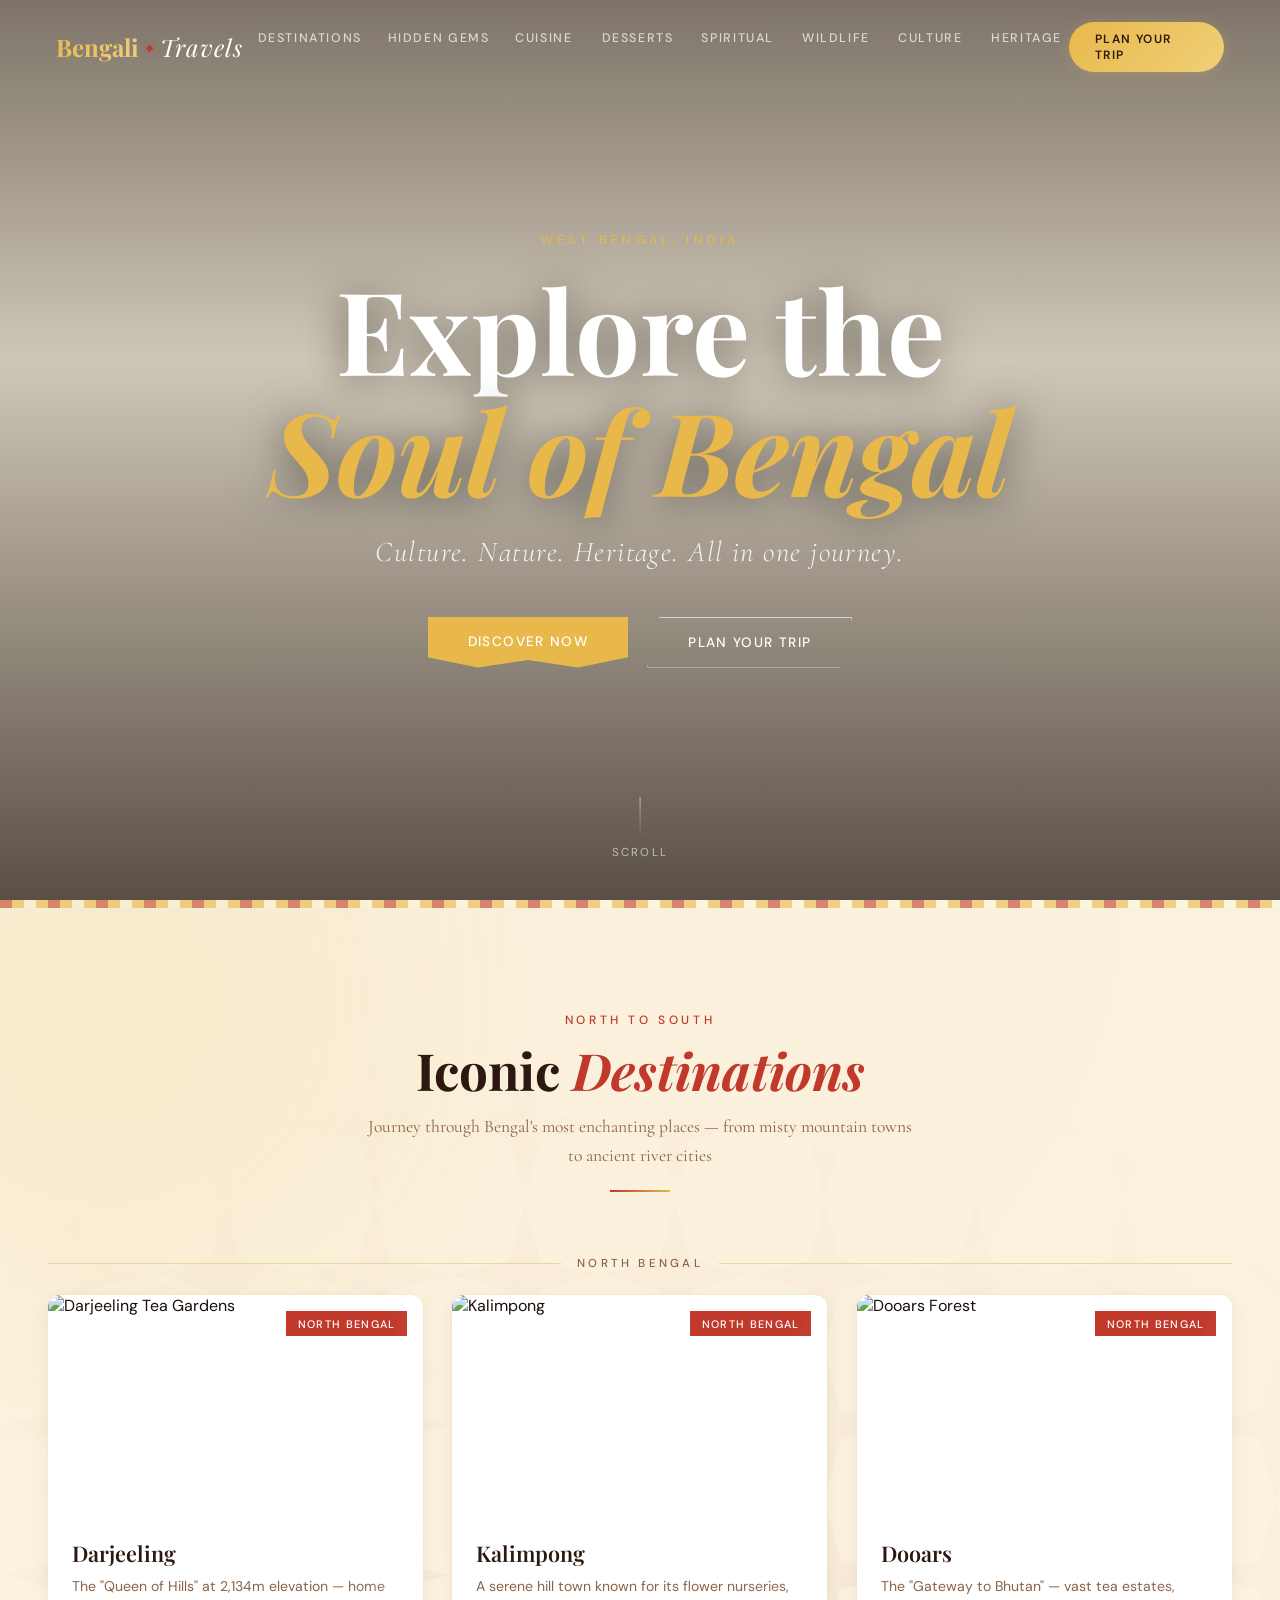
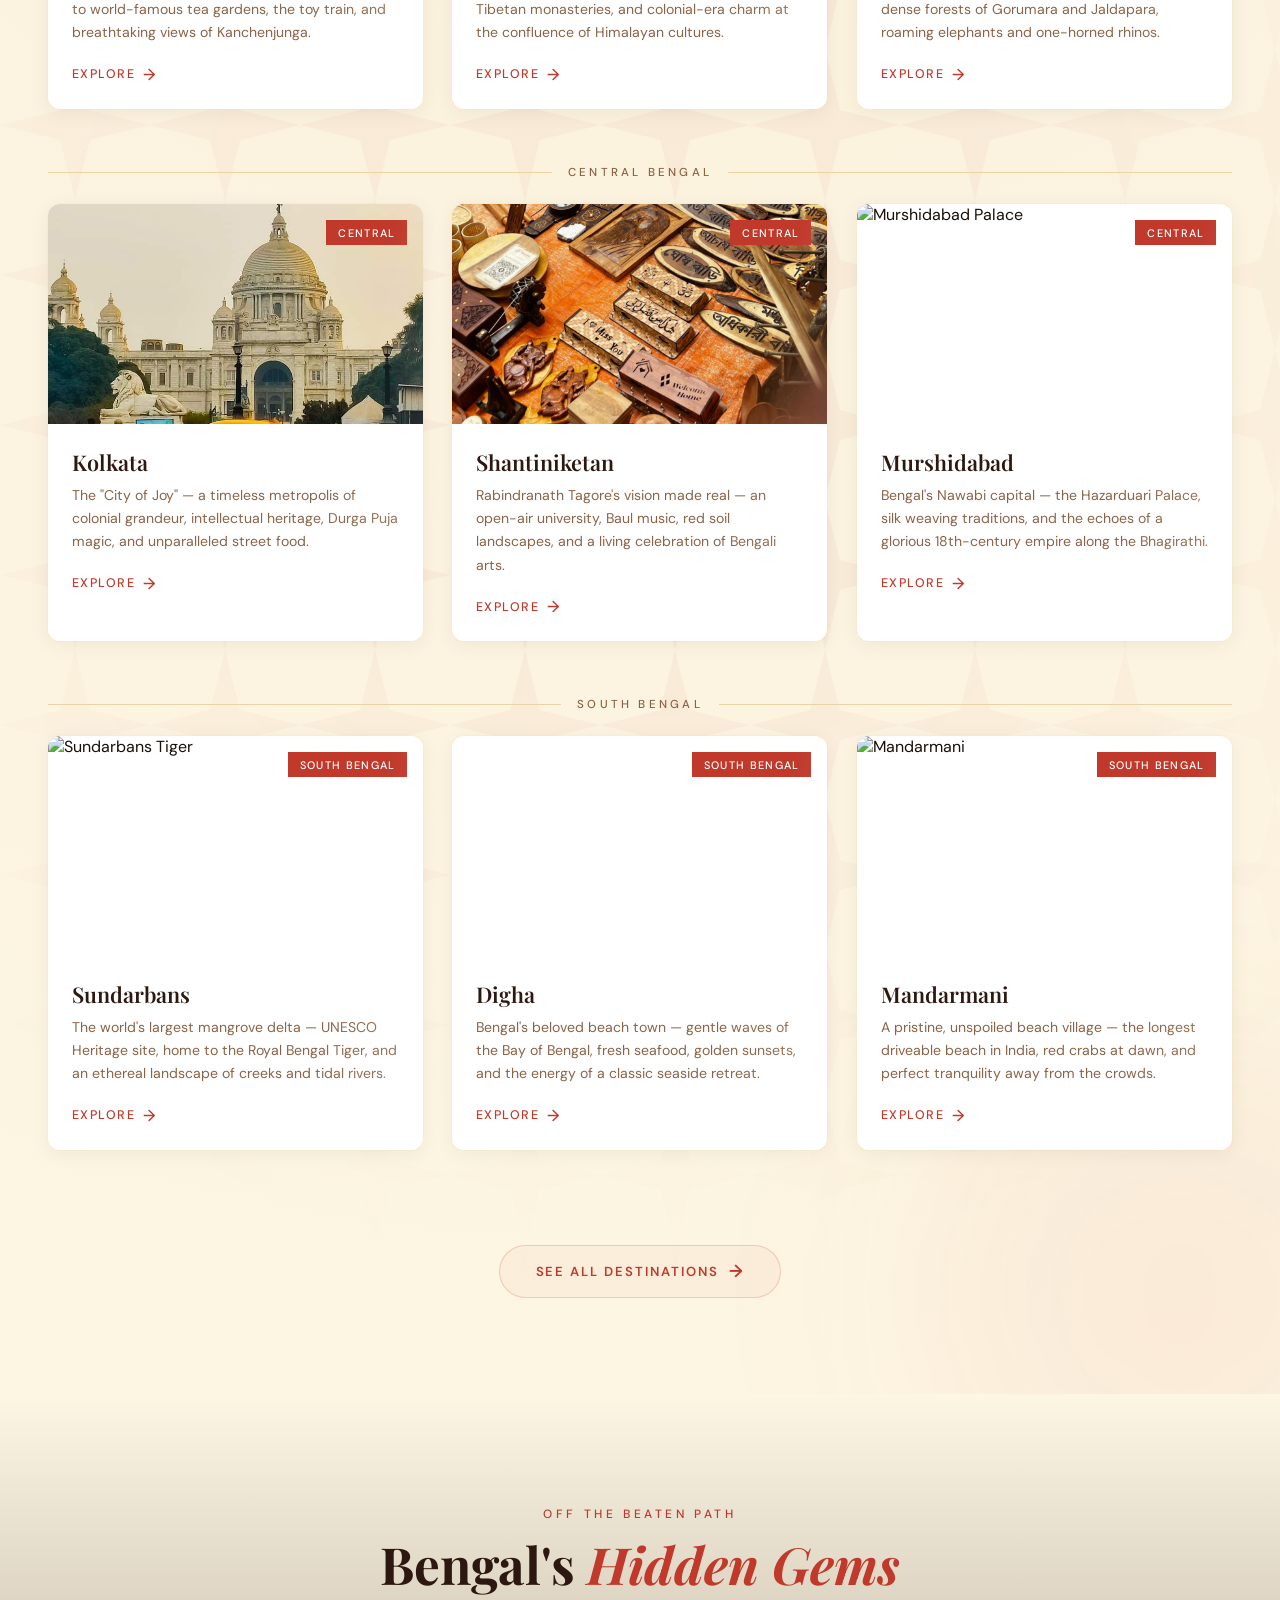
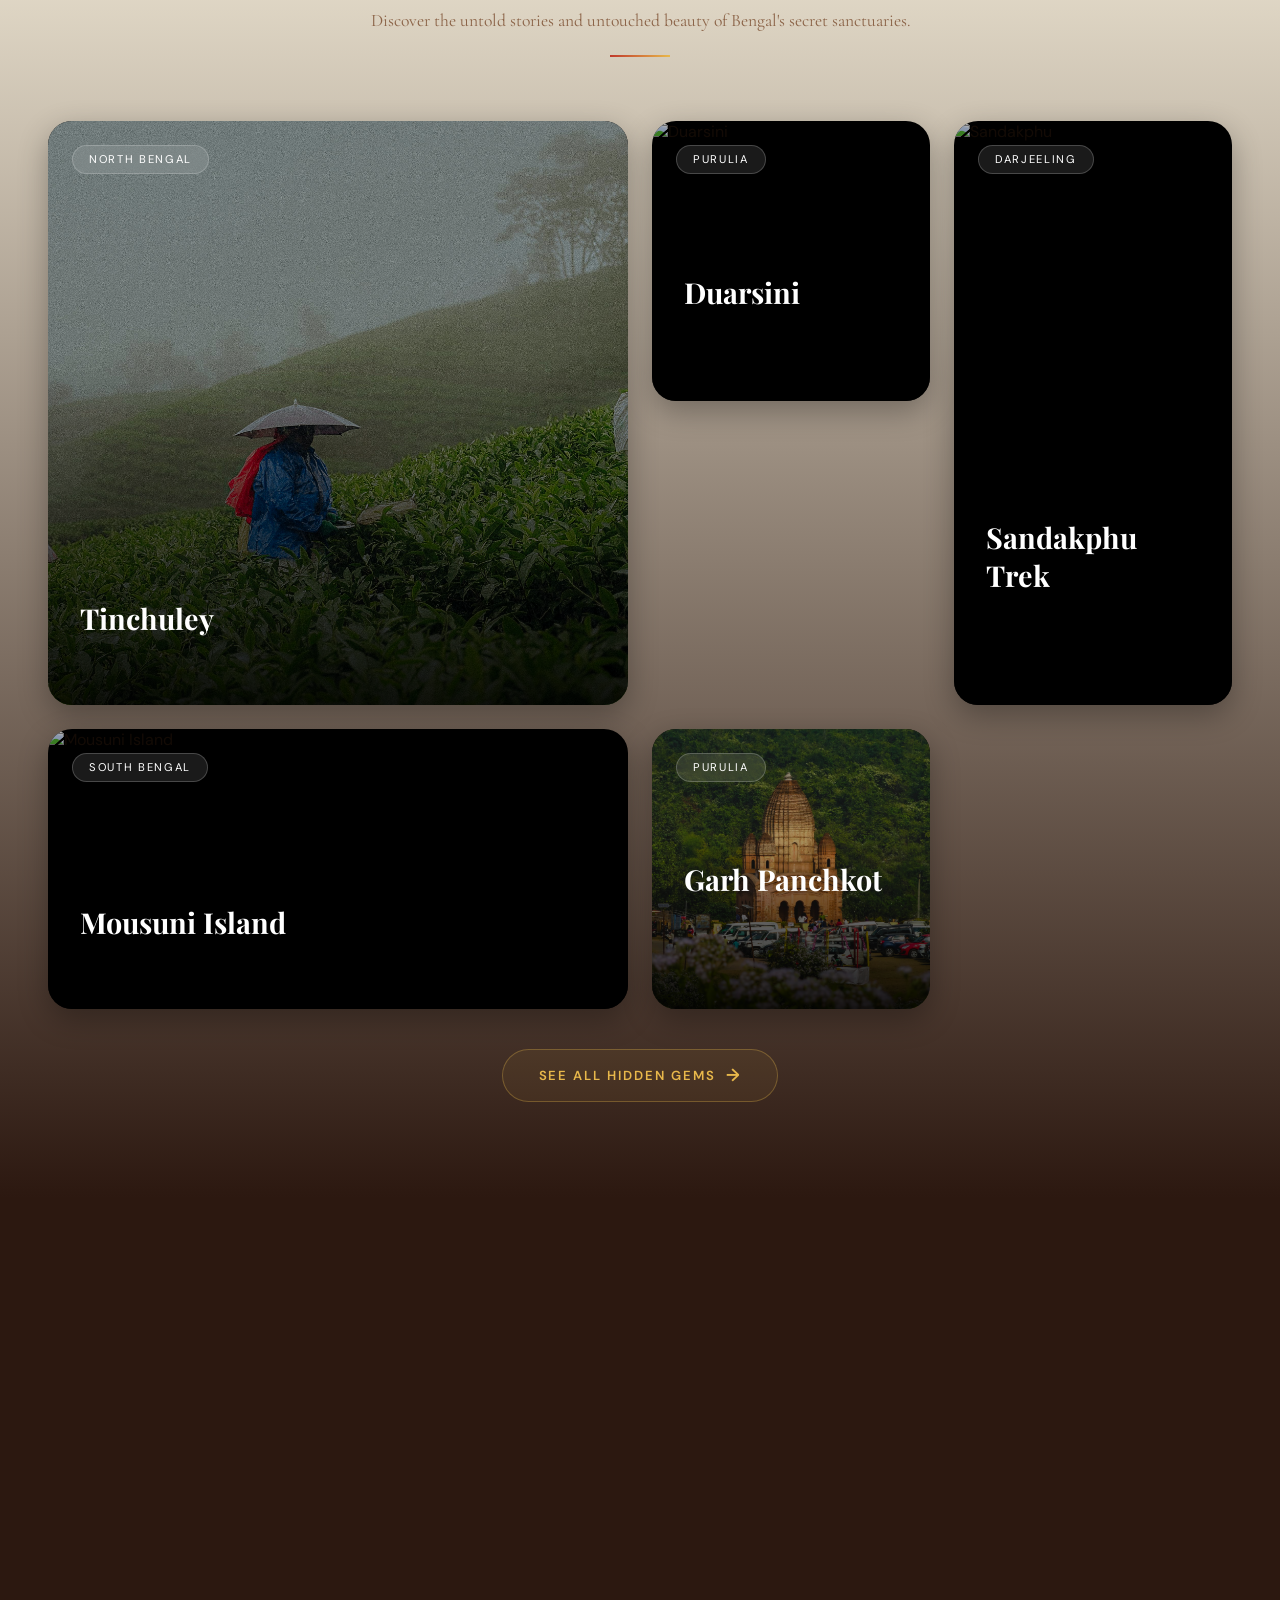
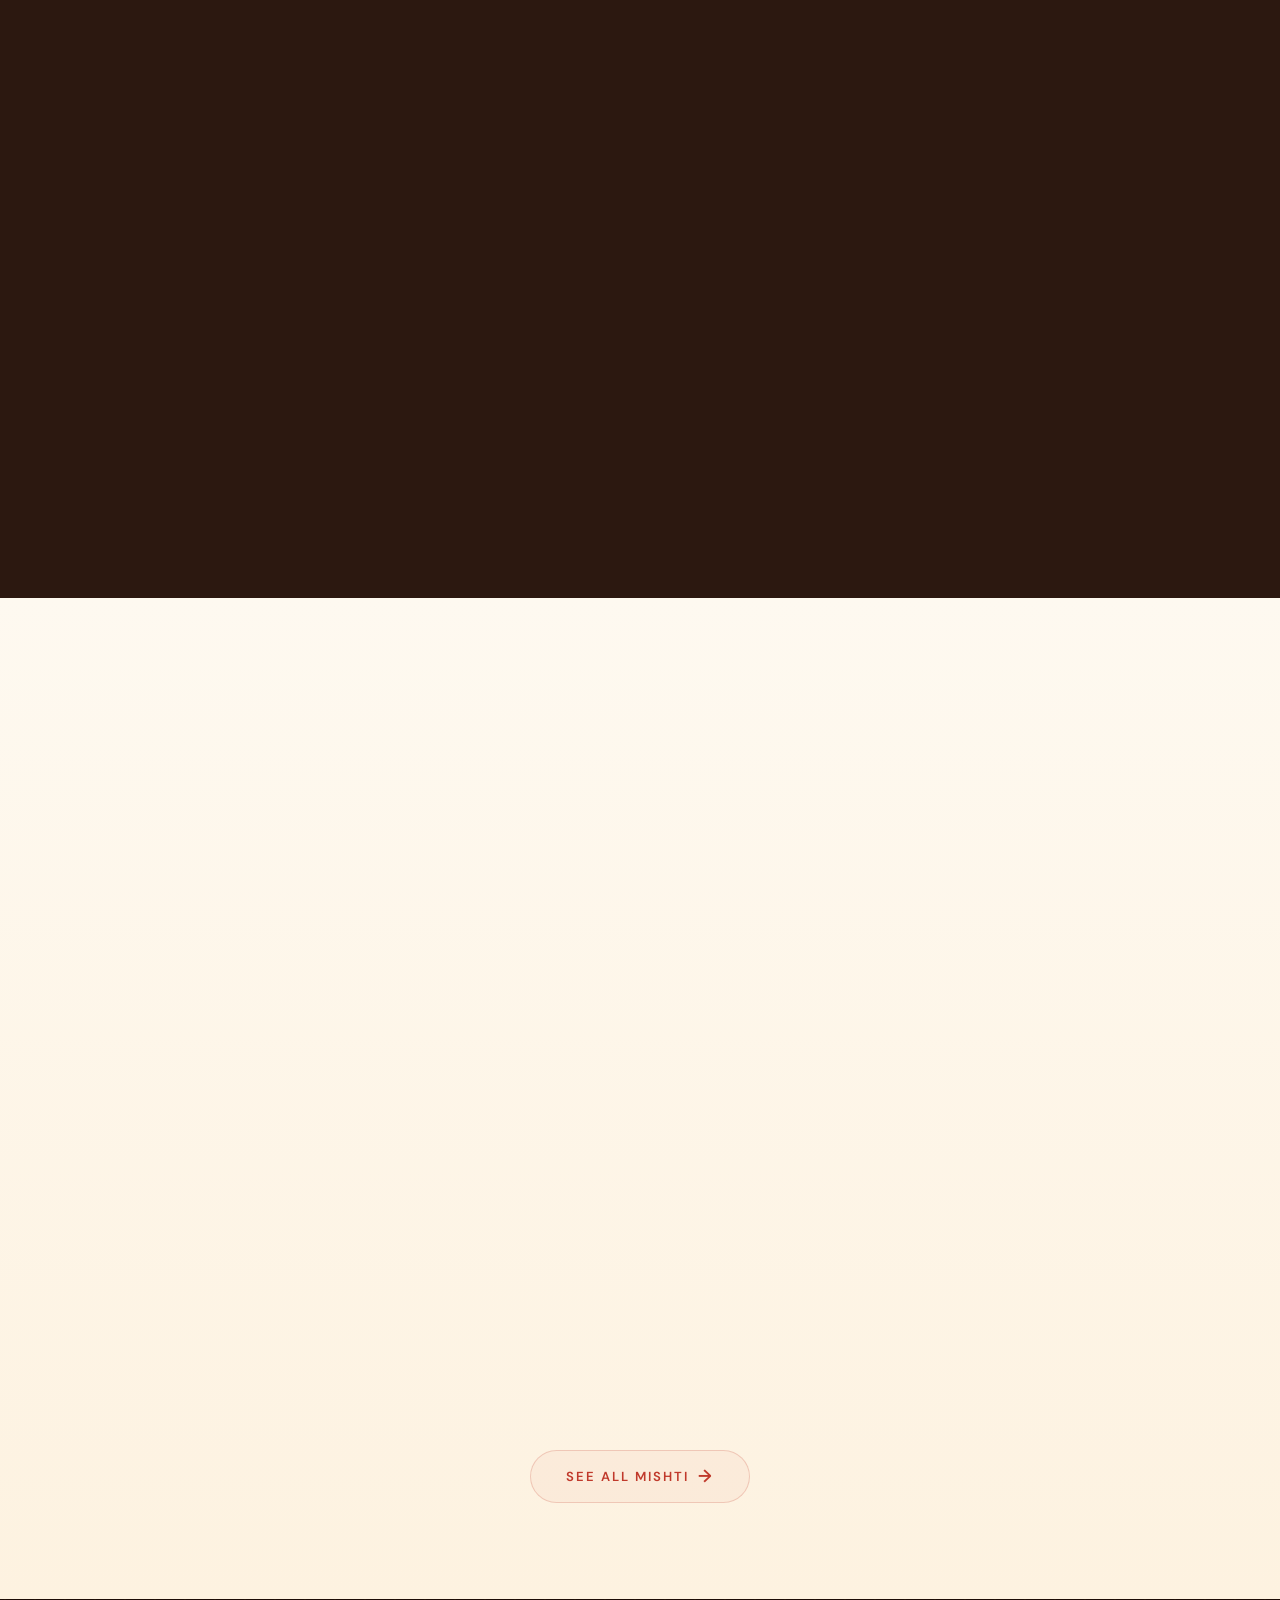
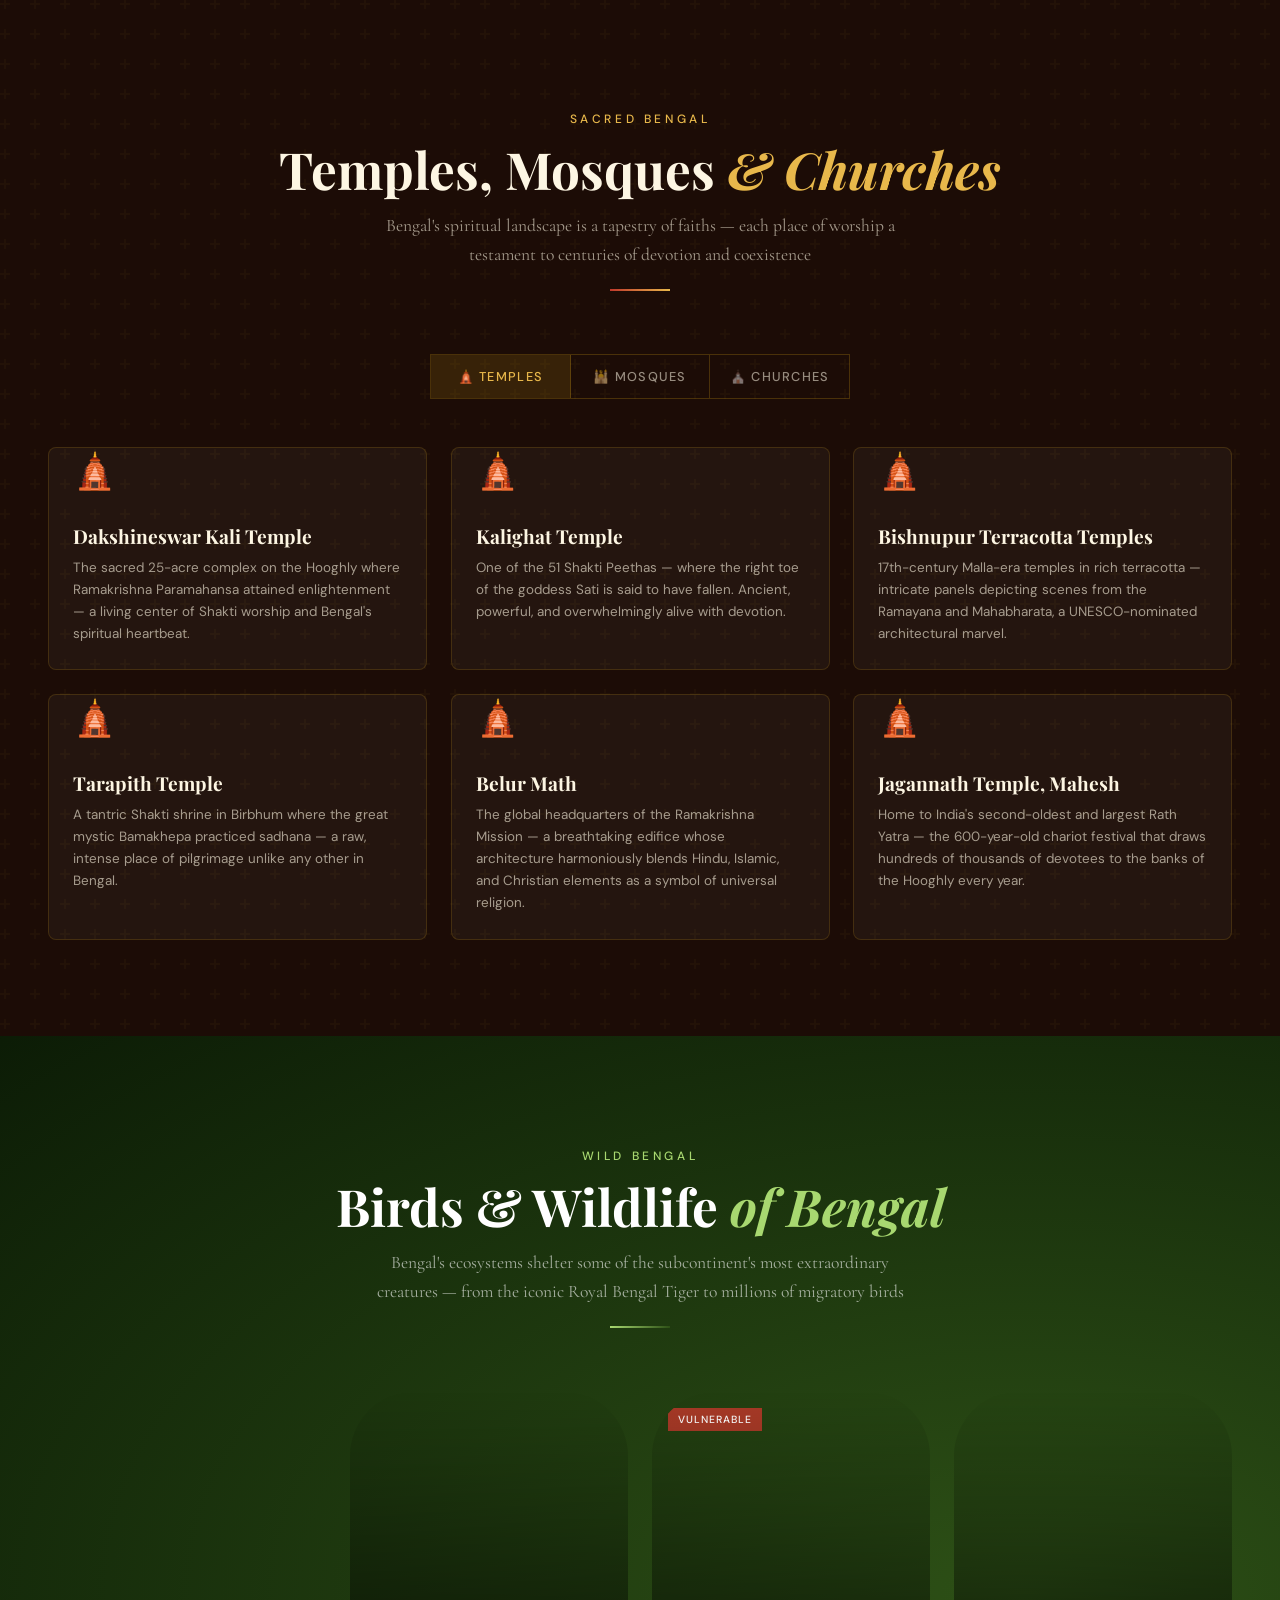
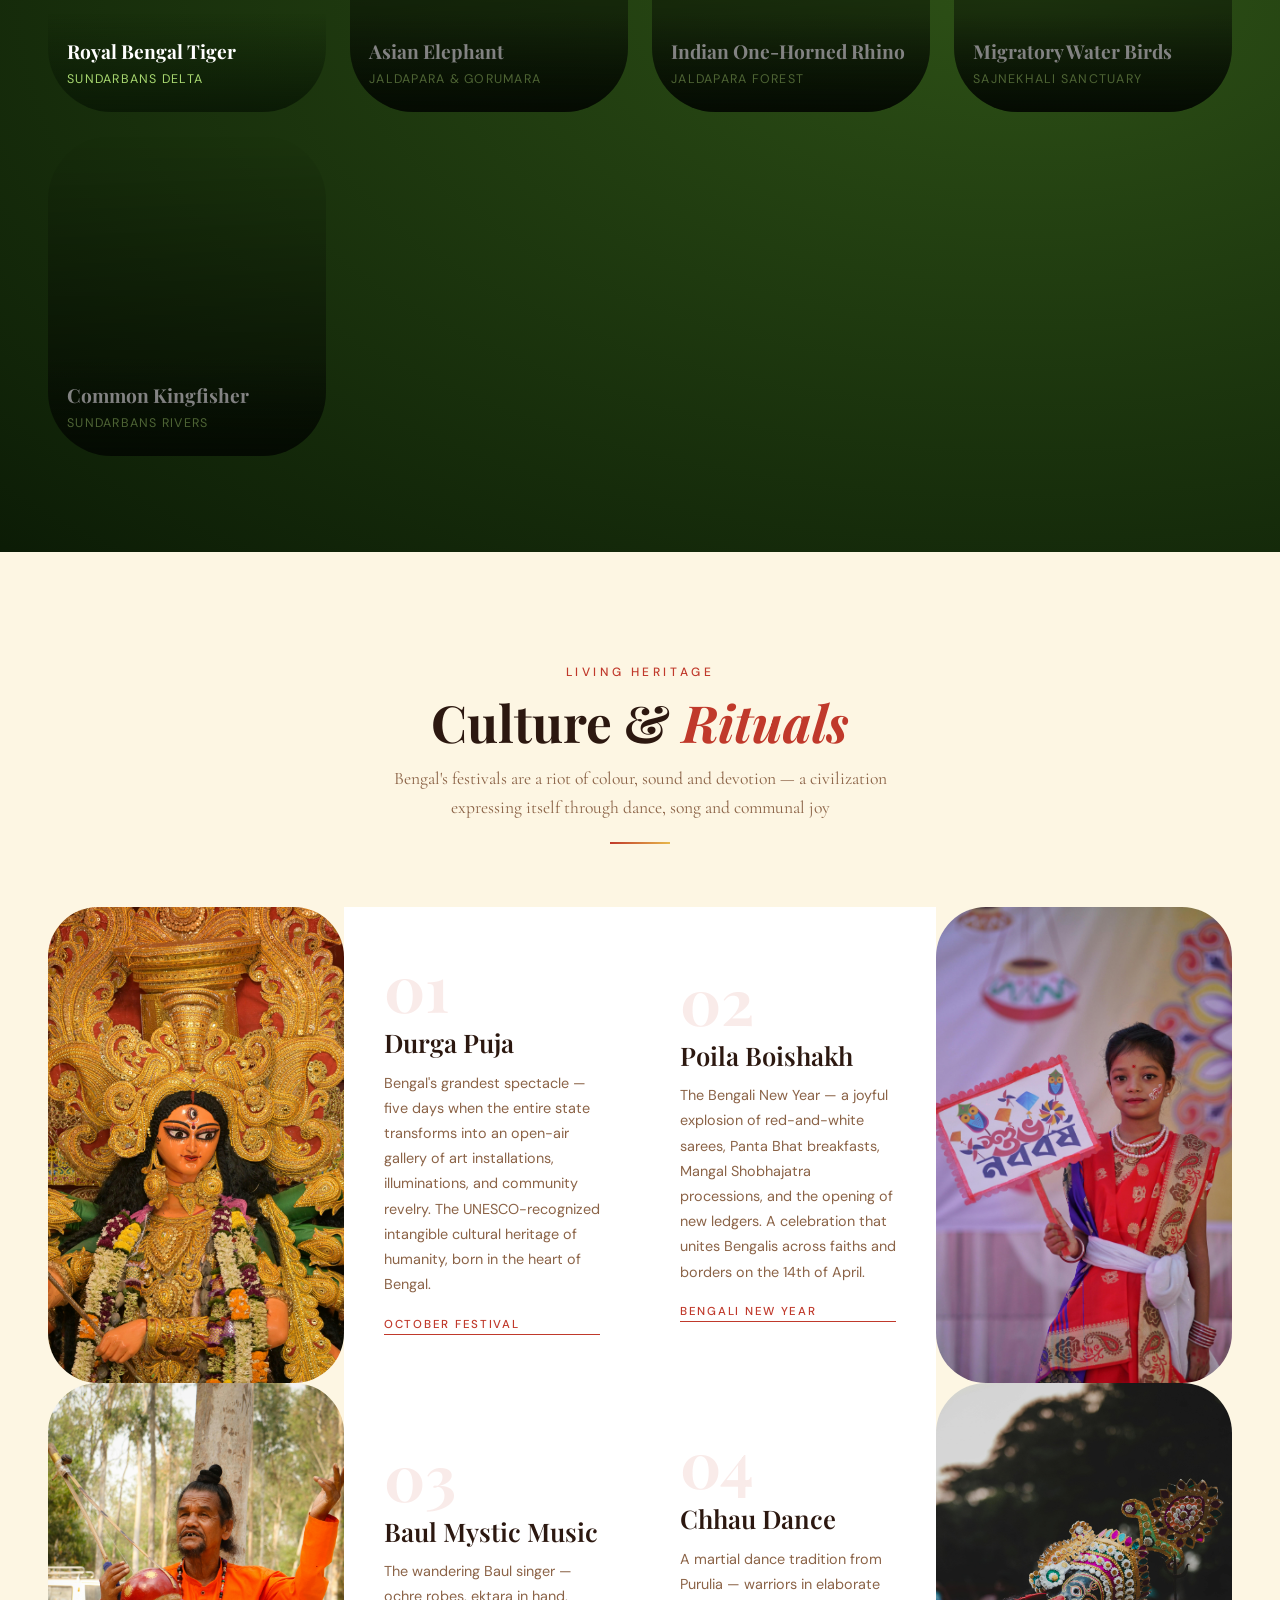
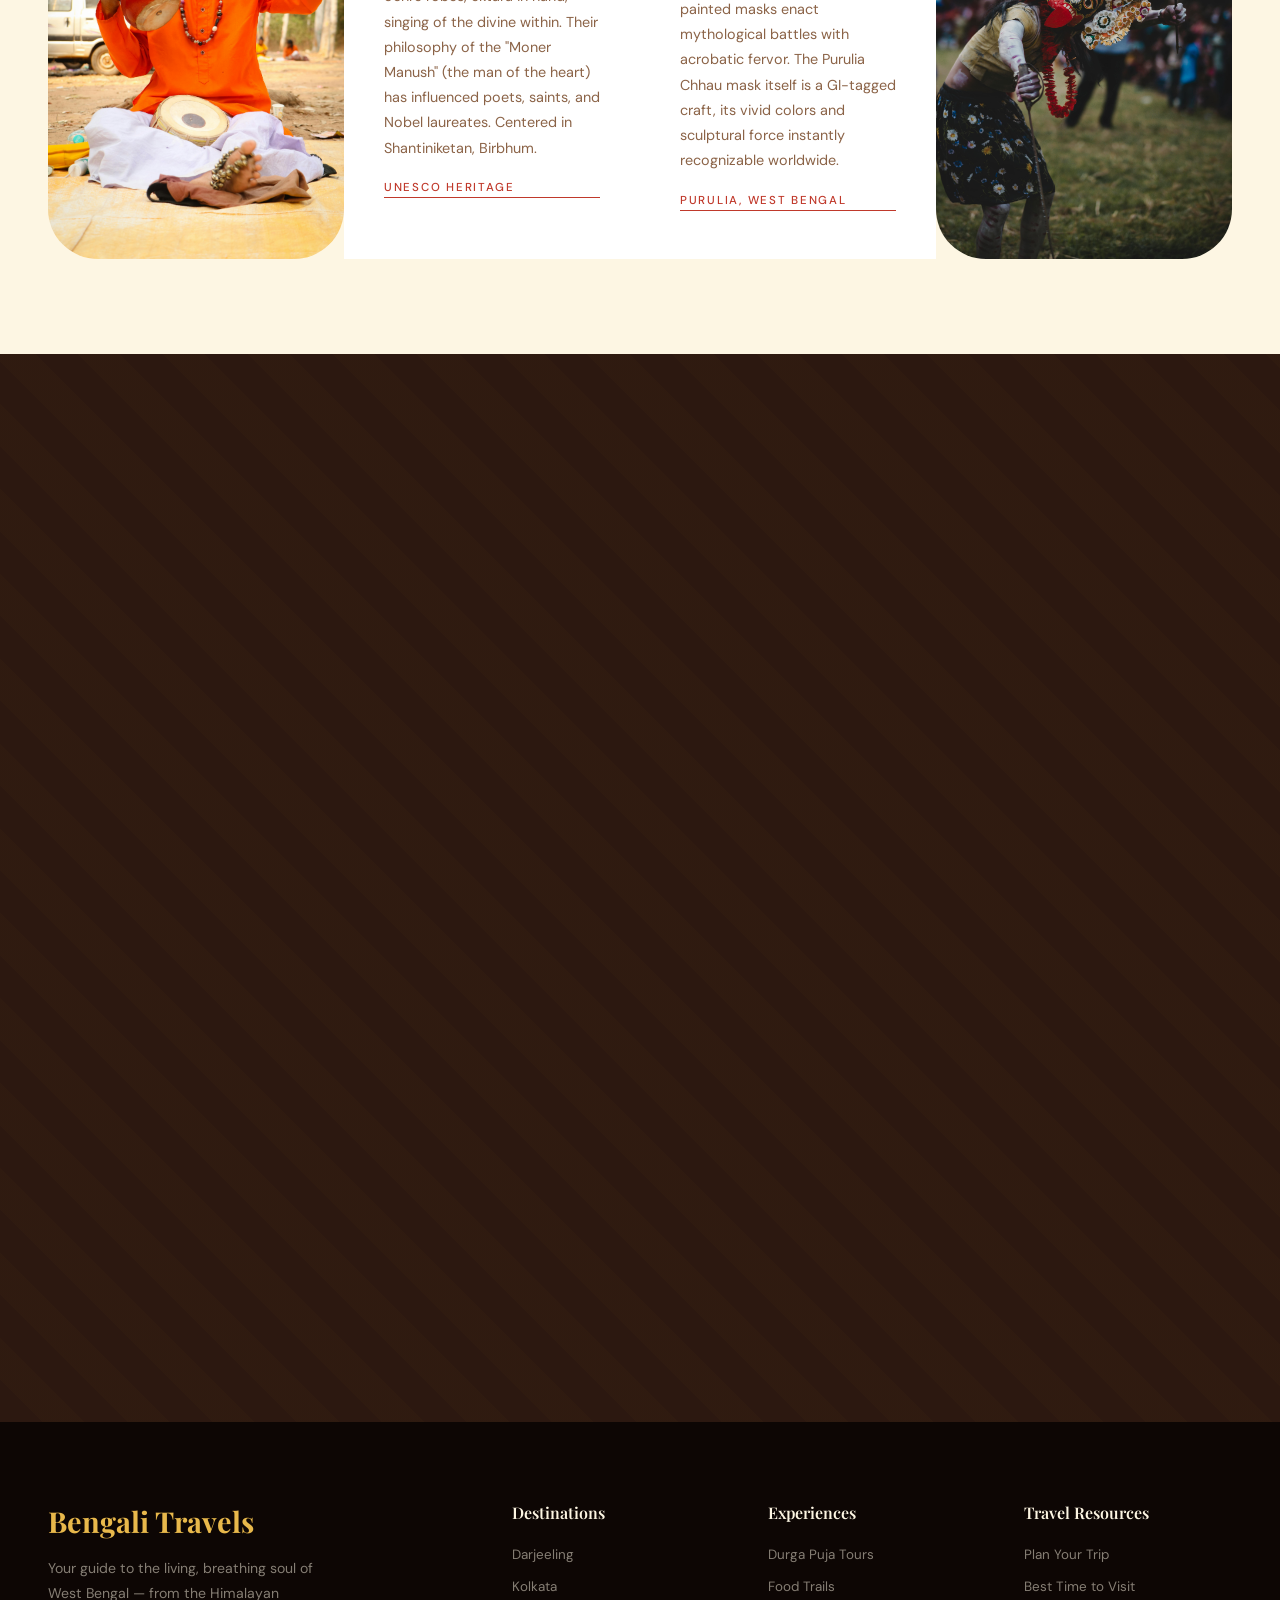
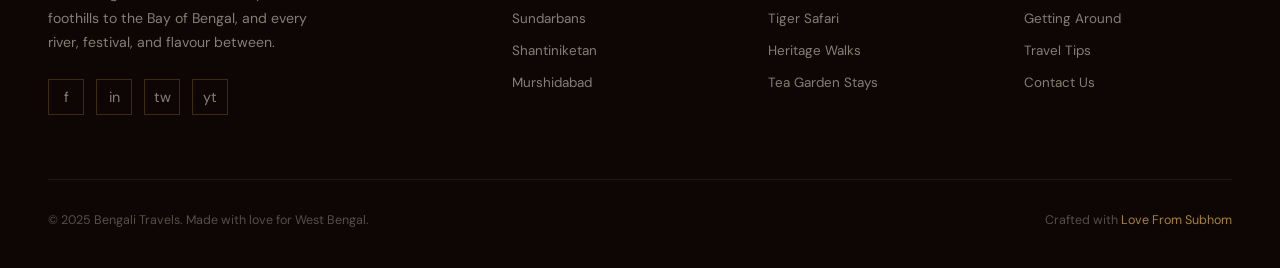
==== commit e01413d5: "updated code" ====
--- a/index.html
+++ b/index.html
@@ -34,7 +34,7 @@
       <li><a href="#gi-tags" class="nav-link" data-section="gi-tags">Heritage</a></li>
     </ul>
 
-    <a href="#destinations" class="nav-cta">Book Now</a>
+    <a href="#destinations" class="nav-cta">Plan Your Trip</a>
 
     <button class="nav-hamburger" id="navHamburger" aria-label="Toggle menu">
       <span></span>
@@ -408,7 +408,7 @@
     </div>
 
     <div class="see-all-wrap reveal">
-      <a href="cuisine.html" class="see-all-btn">See All Cuisine <span>→</span></a>
+      <a href="cuisine.html" class="see-all-btn">Uncover the Flavors <span>→</span></a>
     </div>
   </section>
 
